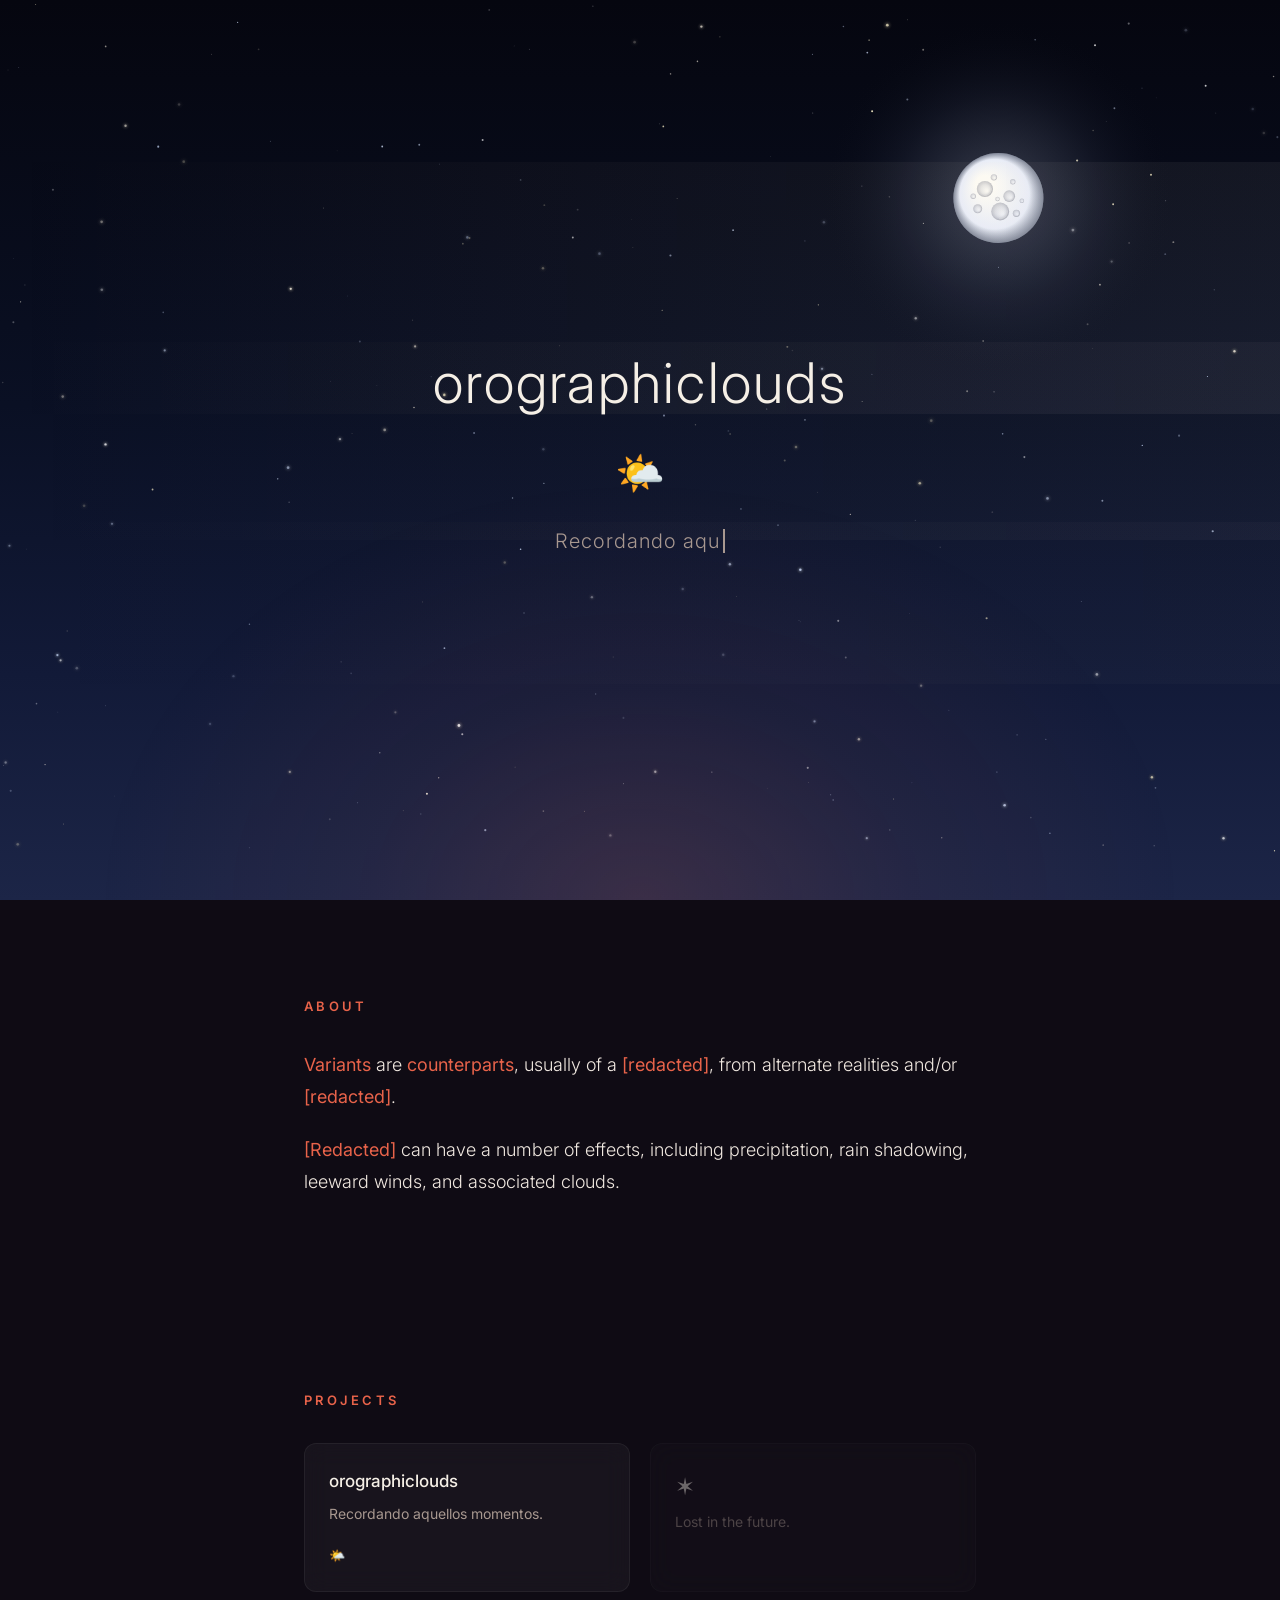
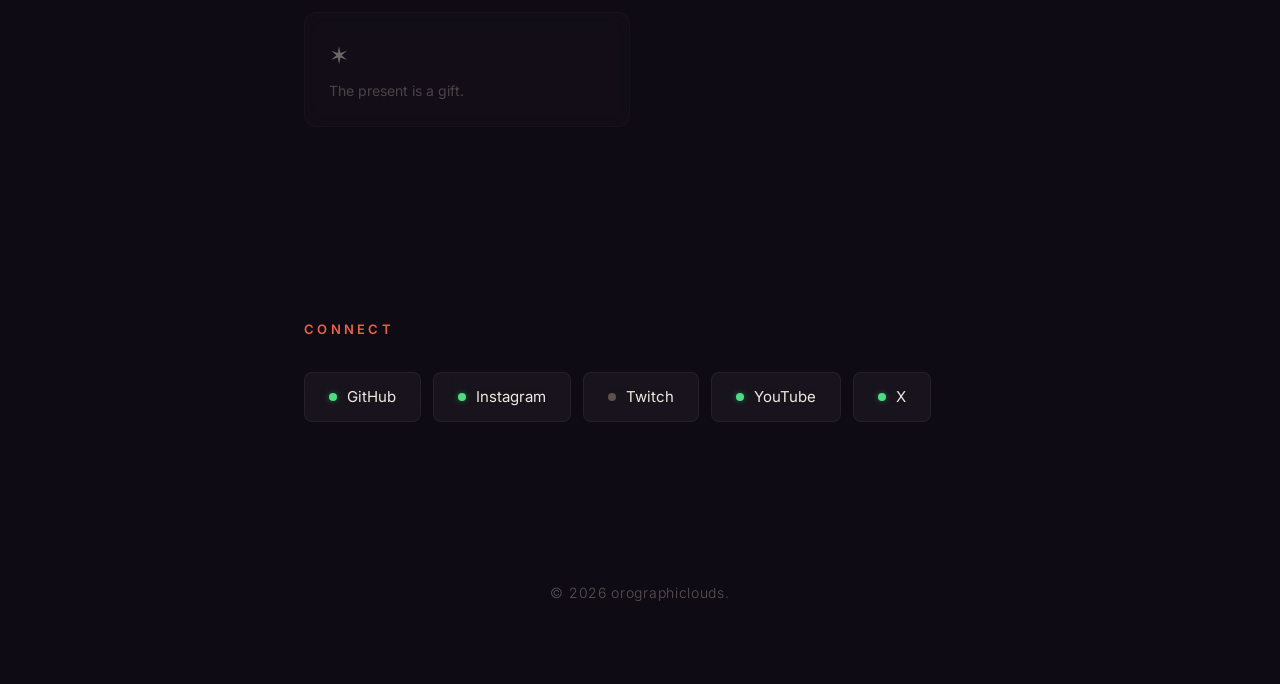
==== index.html @ c99b7070 "Wild Nothing - Midnight Song" ====
<!DOCTYPE html>
<html lang="en">
<head>
  <meta charset="UTF-8">
  <meta name="viewport" content="width=device-width, initial-scale=1.0">
  <title>orographiclouds</title>
  <meta name="description" content="Recordando aquellos momentos.">
  <meta property="og:title" content="🌤️">
  <meta property="og:description" content="Recordando aquellos momentos.">
  <meta property="og:type" content="website">
  <meta property="og:url" content="https://orographiclouds.xyz">
  <meta name="twitter:card" content="summary">
  <meta name="twitter:title" content="orographiclouds">
  <meta name="twitter:description" content="Recordando aquellos momentos.">
  <meta property="og:image" content="https://orographiclouds.xyz/profile.jpg">
  <meta name="twitter:image" content="https://orographiclouds.xyz/profile.jpg">
  <link rel="preconnect" href="https://fonts.googleapis.com">
  <link rel="preconnect" href="https://fonts.gstatic.com" crossorigin>
  <link href="https://fonts.googleapis.com/css2?family=Inter:wght@300;400;500;600;700&display=swap" rel="stylesheet">
  <link rel="stylesheet" href="style.css">
  <link rel="icon" href="data:image/svg+xml,<svg xmlns='http://www.w3.org/2000/svg' viewBox='0 0 100 100'><text y='.9em' font-size='90'>🌤️</text></svg>">
</head>
<body>

  <a href="#main-content" class="skip-link">Skip to content</a>

  <canvas id="bg-canvas"></canvas>

  <div id="fog-layer">
    <div class="fog fog-1"></div>
    <div class="fog fog-2"></div>
    <div class="fog fog-3"></div>
  </div>

  <div id="glow-overlay"></div>

  <div class="content-wrapper">
    <main id="main-content">

      <section id="hero">
        <h1>orographiclouds</h1>
        <span class="hero-emoji" aria-hidden="true">🌤️</span>
        <div id="tagline-wrapper" aria-label="Recordando aquellos momentos."></div>
      </section>

      <section id="about">
        <h2>about</h2>
        <div class="about-content">
          <p>
            <span class="highlight">Variants</span> are <span class="highlight">counterparts</span>, usually of a <span class="highlight">[redacted]</span>, from alternate realities and/or <span class="highlight">[redacted]</span>.
          </p>
          <p>
            <span class="highlight">[Redacted]</span> can have a number of effects, including precipitation, rain shadowing, leeward winds, and associated clouds.
          </p>
        </div>
      </section>

      <section id="projects">
        <h2>projects</h2>
        <div class="projects-grid">

          <a href="https://orographiclouds.xyz/"
             class="project-card clickable"
             target="_blank" rel="noopener">
            <h3>orographiclouds</h3>
            <p>Recordando aquellos momentos.</p>
            <div class="card-footer">
              <span class="repo-link">🌤️</span>
            </div>
          </a>

          <div class="project-card placeholder" aria-hidden="true">
            <h3>&#10038;</h3>
            <p>Lost in the future.</p>
          </div>

          <div class="project-card placeholder" aria-hidden="true">
            <h3>&#10038;</h3>
            <p>The present is a gift.</p>
          </div>

        </div>
      </section>

      <section id="connect">
        <h2>connect</h2>
        <div class="social-grid">

          <a href="https://github.com/orographiclouds"
             class="social-link"
             data-platform="github"
             aria-label="GitHub profile"
             target="_blank" rel="noopener">
            <span class="status-dot"></span>
            <span>GitHub</span>
          </a>

          <a href="https://instagram.com/orographiclouds"
             class="social-link"
             data-platform="instagram"
             aria-label="Instagram profile"
             target="_blank" rel="noopener">
            <span class="status-dot"></span>
            <span>Instagram</span>
          </a>

          <a href="https://twitch.tv/orographiclouds"
             class="social-link"
             data-platform="twitch"
             aria-label="Twitch channel"
             target="_blank" rel="noopener">
            <span class="status-dot"></span>
            <span>Twitch</span>
          </a>

          <a href="https://youtube.com/@orographiclouds"
             class="social-link"
             data-platform="youtube"
             aria-label="YouTube channel"
             target="_blank" rel="noopener">
            <span class="status-dot"></span>
            <span>YouTube</span>
          </a>

          <a href="https://x.com/orographiclouds"
             class="social-link"
             data-platform="twitter"
             aria-label="X profile"
             target="_blank" rel="noopener">
            <span class="status-dot"></span>
            <span>X</span>
          </a>

        </div>
      </section>

      <!--
      <section id="support">
        <h2>support</h2>
        <a href="https://patreon.com/orographiclouds"
           class="support-link"
           target="_blank" rel="noopener">
          Patreon &rarr;
        </a>
      </section>
      -->

    </main>

    <footer>
      <p>© 2026 orographiclouds.</p>
    </footer>
  </div>

  <script src="script.js"></script>
</body>
</html>
---- style.css ----
:root {
  --color-deep-space: #0f0b14;
  --color-mountain-dark: #1c1624;
  --color-mountain-mid: #2a1e30;
  --color-mountain-light: #3d2a3d;
  --color-sky-mid: #2d1f33;
  --color-horizon-glow: #c45a4a;
  --color-sunlit-mist: #e8c9a6;
  --color-cloud-white: #f5efe6;
  --color-warm-ember: #e8634a;
  --color-soft-lavender: #8f6b8c;
  --color-text: #f0e8e0;
  --color-text-muted: #a89890;
  --font-primary: 'Inter', -apple-system, BlinkMacSystemFont, 'Segoe UI', sans-serif;
}

*, *::before, *::after {
  margin: 0;
  padding: 0;
  box-sizing: border-box;
}

html {
  scroll-behavior: smooth;
  scrollbar-color: rgba(255, 255, 255, 0.08) var(--color-deep-space);
  scrollbar-width: thin;
}

body {
  font-family: var(--font-primary);
  background-color: var(--color-deep-space);
  color: var(--color-text);
  line-height: 1.6;
  -webkit-font-smoothing: antialiased;
  -moz-osx-font-smoothing: grayscale;
}

/* ─── Skip link ─── */

.skip-link {
  position: fixed;
  top: -100%;
  left: 16px;
  z-index: 100;
  padding: 8px 16px;
  background: var(--color-warm-ember);
  color: var(--color-cloud-white);
  font-size: 0.875rem;
  font-weight: 500;
  text-decoration: none;
  border-radius: 0 0 6px 6px;
  transition: top 0.2s ease;
}

.skip-link:focus {
  top: 0;
}

/* ─── Canvas background ─── */

#bg-canvas {
  position: fixed;
  top: 0;
  left: 0;
  width: 100vw;
  height: 100vh;
  z-index: 0;
  pointer-events: none;
}

/* ─── Fog layers ─── */

#fog-layer {
  position: fixed;
  top: 0;
  left: 0;
  width: 100%;
  height: 100%;
  z-index: 1;
  pointer-events: none;
  overflow: hidden;
}

.fog {
  position: absolute;
  width: 200%;
  height: 30%;
  background: linear-gradient(
    90deg,
    transparent 0%,
    rgba(232, 201, 166, 0.03) 20%,
    rgba(245, 239, 230, 0.06) 50%,
    rgba(232, 201, 166, 0.03) 80%,
    transparent 100%
  );
}

.fog-1 {
  top: 18%;
  height: 28%;
  animation: fogDrift 65s cubic-bezier(0.25, 0.1, 0.25, 1) infinite;
}

.fog-2 {
  top: 38%;
  height: 22%;
  opacity: 0.6;
  animation: fogDrift 50s cubic-bezier(0.25, 0.1, 0.25, 1) infinite reverse;
}

.fog-3 {
  top: 58%;
  height: 18%;
  opacity: 0.4;
  animation: fogDrift 75s cubic-bezier(0.25, 0.1, 0.25, 1) infinite;
}

@keyframes fogDrift {
  from { transform: translateX(-50%); }
  to   { transform: translateX(0%); }
}

/* ─── Glow overlay ─── */

#glow-overlay {
  position: fixed;
  bottom: 0;
  left: 0;
  width: 100%;
  height: 55vh;
  background: radial-gradient(
    ellipse at 50% 100%,
    rgba(196, 90, 74, 0.18) 0%,
    rgba(196, 90, 74, 0.06) 30%,
    transparent 60%
  );
  z-index: 1;
  pointer-events: none;
  animation: glowPulse 8s ease-in-out infinite alternate;
}

@keyframes glowPulse {
  0%   { opacity: 0.5; }
  100% { opacity: 1; }
}

/* ─── Content ─── */

.content-wrapper {
  position: relative;
  z-index: 2;
  min-height: 100vh;
  overflow-x: hidden;
}

main {
  max-width: 720px;
  margin: 0 auto;
  padding: 0 24px;
}

/* ─── Sections ─── */

section {
  padding: 96px 0;
  opacity: 0;
  transform: translateY(30px);
  transition: opacity 0.8s cubic-bezier(0.25, 0.46, 0.45, 0.94),
              transform 0.8s cubic-bezier(0.25, 0.46, 0.45, 0.94);
}

section.visible {
  opacity: 1;
  transform: translateY(0);
}

h2 {
  font-size: 0.8125rem;
  font-weight: 600;
  text-transform: uppercase;
  letter-spacing: 0.25em;
  color: var(--color-warm-ember);
  margin-bottom: 32px;
}

/* ─── Hero ─── */

#hero {
  min-height: 100vh;
  display: flex;
  flex-direction: column;
  justify-content: center;
  align-items: center;
  text-align: center;
  opacity: 1 !important;
  transform: none !important;
  padding: 120px 0;
}

#hero h1 {
  font-size: clamp(2rem, 5vw, 3.5rem);
  font-weight: 300;
  letter-spacing: 0.04em;
  margin-bottom: 12px;
  color: var(--color-cloud-white);
}

#hero .hero-emoji {
  font-size: 2.5rem;
  margin-bottom: 20px;
  display: block;
}

#tagline-wrapper {
  font-size: clamp(1rem, 2vw, 1.25rem);
  color: var(--color-text-muted);
  font-weight: 300;
  min-height: 1.8em;
  letter-spacing: 0.05em;
}

#tagline-wrapper .cursor {
  display: inline-block;
  width: 2px;
  height: 1.2em;
  background: var(--color-text-muted);
  margin-left: 3px;
  vertical-align: text-bottom;
  animation: blink 1s step-end infinite;
}

.typewriter-done .cursor {
  animation: blink 1s step-end infinite;
}

@keyframes blink {
  0%, 100% { opacity: 1; }
  50% { opacity: 0; }
}

/* ─── About ─── */

#about .about-content {
  font-size: 1.125rem;
  line-height: 1.8;
  font-weight: 300;
}

#about .about-content p + p {
  margin-top: 20px;
}

#about .about-content .highlight {
  color: var(--color-warm-ember);
  font-weight: 400;
}

/* ─── Projects ─── */

.projects-grid {
  display: grid;
  grid-template-columns: repeat(auto-fill, minmax(280px, 1fr));
  gap: 20px;
}

.project-card {
  display: block;
  background: rgba(255, 255, 255, 0.04);
  backdrop-filter: blur(12px);
  -webkit-backdrop-filter: blur(12px);
  border: 1px solid rgba(255, 255, 255, 0.06);
  border-radius: 12px;
  padding: 24px;
  text-decoration: none;
  color: inherit;
  transition: transform 0.3s ease,
              box-shadow 0.3s ease,
              border-color 0.3s ease,
              background 0.3s ease;
}

.project-card.clickable {
  cursor: pointer;
}

.project-card.clickable:hover {
  transform: translateY(-4px);
  box-shadow: 0 8px 32px rgba(196, 90, 74, 0.15);
  border-color: rgba(196, 90, 74, 0.2);
  background: rgba(255, 255, 255, 0.06);
}

.project-card.clickable:focus-visible {
  outline: 2px solid var(--color-warm-ember);
  outline-offset: 2px;
}

.project-card h3 {
  font-size: 1.0625rem;
  font-weight: 500;
  margin-bottom: 8px;
  color: var(--color-cloud-white);
}

.project-card p {
  font-size: 0.875rem;
  color: var(--color-text-muted);
  line-height: 1.6;
}

.project-card .card-footer {
  margin-top: 16px;
}

.project-card .repo-link {
  font-size: 0.8125rem;
  color: var(--color-warm-ember);
  font-weight: 500;
}

.project-card.placeholder {
  opacity: 0.4;
  cursor: default;
}

.project-card.placeholder:hover {
  transform: none;
  box-shadow: none;
  border-color: rgba(255, 255, 255, 0.06);
}

.project-card.placeholder h3 {
  font-size: 1.5rem;
  margin-bottom: 4px;
}

/* ─── Connect ─── */

.social-grid {
  display: flex;
  flex-wrap: wrap;
  gap: 12px;
}

.social-link {
  display: inline-flex;
  align-items: center;
  gap: 10px;
  padding: 12px 24px;
  background: rgba(255, 255, 255, 0.04);
  backdrop-filter: blur(12px);
  -webkit-backdrop-filter: blur(12px);
  border: 1px solid rgba(255, 255, 255, 0.06);
  border-radius: 8px;
  color: var(--color-text);
  text-decoration: none;
  font-size: 0.9375rem;
  font-weight: 400;
  transition: background 0.3s ease,
              border-color 0.3s ease,
              transform 0.3s ease,
              color 0.3s ease;
}

.social-link:hover {
  background: rgba(255, 255, 255, 0.08);
  border-color: rgba(196, 90, 74, 0.3);
  transform: translateY(-2px);
  color: var(--color-cloud-white);
}

.social-link:focus-visible {
  outline: 2px solid var(--color-warm-ember);
  outline-offset: 2px;
}

.status-dot {
  width: 8px;
  height: 8px;
  border-radius: 50%;
  background: var(--color-text-muted);
  flex-shrink: 0;
  transition: background 0.3s ease, box-shadow 0.3s ease;
}

.status-dot.online {
  background: #4ade80;
  box-shadow: 0 0 6px rgba(74, 222, 128, 0.4);
}

.status-dot.offline {
  background: #5c524a;
}

.status-dot.checking {
  background: var(--color-soft-lavender);
  animation: dotPulse 1.2s ease-in-out infinite;
}

@keyframes dotPulse {
  0%, 100% { opacity: 0.3; }
  50% { opacity: 1; }
}

/* ─── Support ─── */

#support .support-link {
  display: inline-flex;
  align-items: center;
  gap: 8px;
  padding: 14px 32px;
  background: rgba(232, 99, 74, 0.1);
  border: 1px solid rgba(232, 99, 74, 0.2);
  border-radius: 8px;
  color: var(--color-warm-ember);
  text-decoration: none;
  font-size: 1rem;
  font-weight: 500;
  transition: background 0.3s ease,
              border-color 0.3s ease,
              transform 0.3s ease;
}

#support .support-link:hover {
  background: rgba(232, 99, 74, 0.2);
  border-color: rgba(232, 99, 74, 0.4);
  transform: translateY(-2px);
}

#support .support-link:focus-visible {
  outline: 2px solid var(--color-warm-ember);
  outline-offset: 2px;
}

/* ─── Footer ─── */

footer {
  text-align: center;
  padding: 64px 24px 80px;
  color: var(--color-text-muted);
  font-size: 0.875rem;
  font-weight: 300;
  letter-spacing: 0.05em;
  opacity: 0.5;
}

/* ─── Reduced motion ─── */

@media (prefers-reduced-motion: reduce) {
  *, *::before, *::after {
    animation-duration: 0.01ms !important;
    animation-iteration-count: 1 !important;
    transition-duration: 0.01ms !important;
  }

  html {
    scroll-behavior: auto;
  }
}

/* ─── Scrollbar ─── */

::-webkit-scrollbar {
  width: 6px;
}

::-webkit-scrollbar-track {
  background: var(--color-deep-space);
}

::-webkit-scrollbar-thumb {
  background: rgba(255, 255, 255, 0.08);
  border-radius: 3px;
}

::-webkit-scrollbar-thumb:hover {
  background: rgba(255, 255, 255, 0.12);
}

/* ─── Responsive ─── */

@media (max-width: 600px) {
  section {
    padding: 64px 0;
  }

  #hero {
    min-height: 85vh;
    padding: 80px 0;
  }

  .projects-grid {
    grid-template-columns: 1fr;
  }

  .social-grid {
    flex-direction: column;
  }

  .social-link {
    width: 100%;
    justify-content: center;
  }
}

@media (min-width: 601px) and (max-width: 1024px) {
  section {
    padding: 80px 0;
  }

  #hero h1 {
    font-size: clamp(2rem, 6vw, 3rem);
  }
}
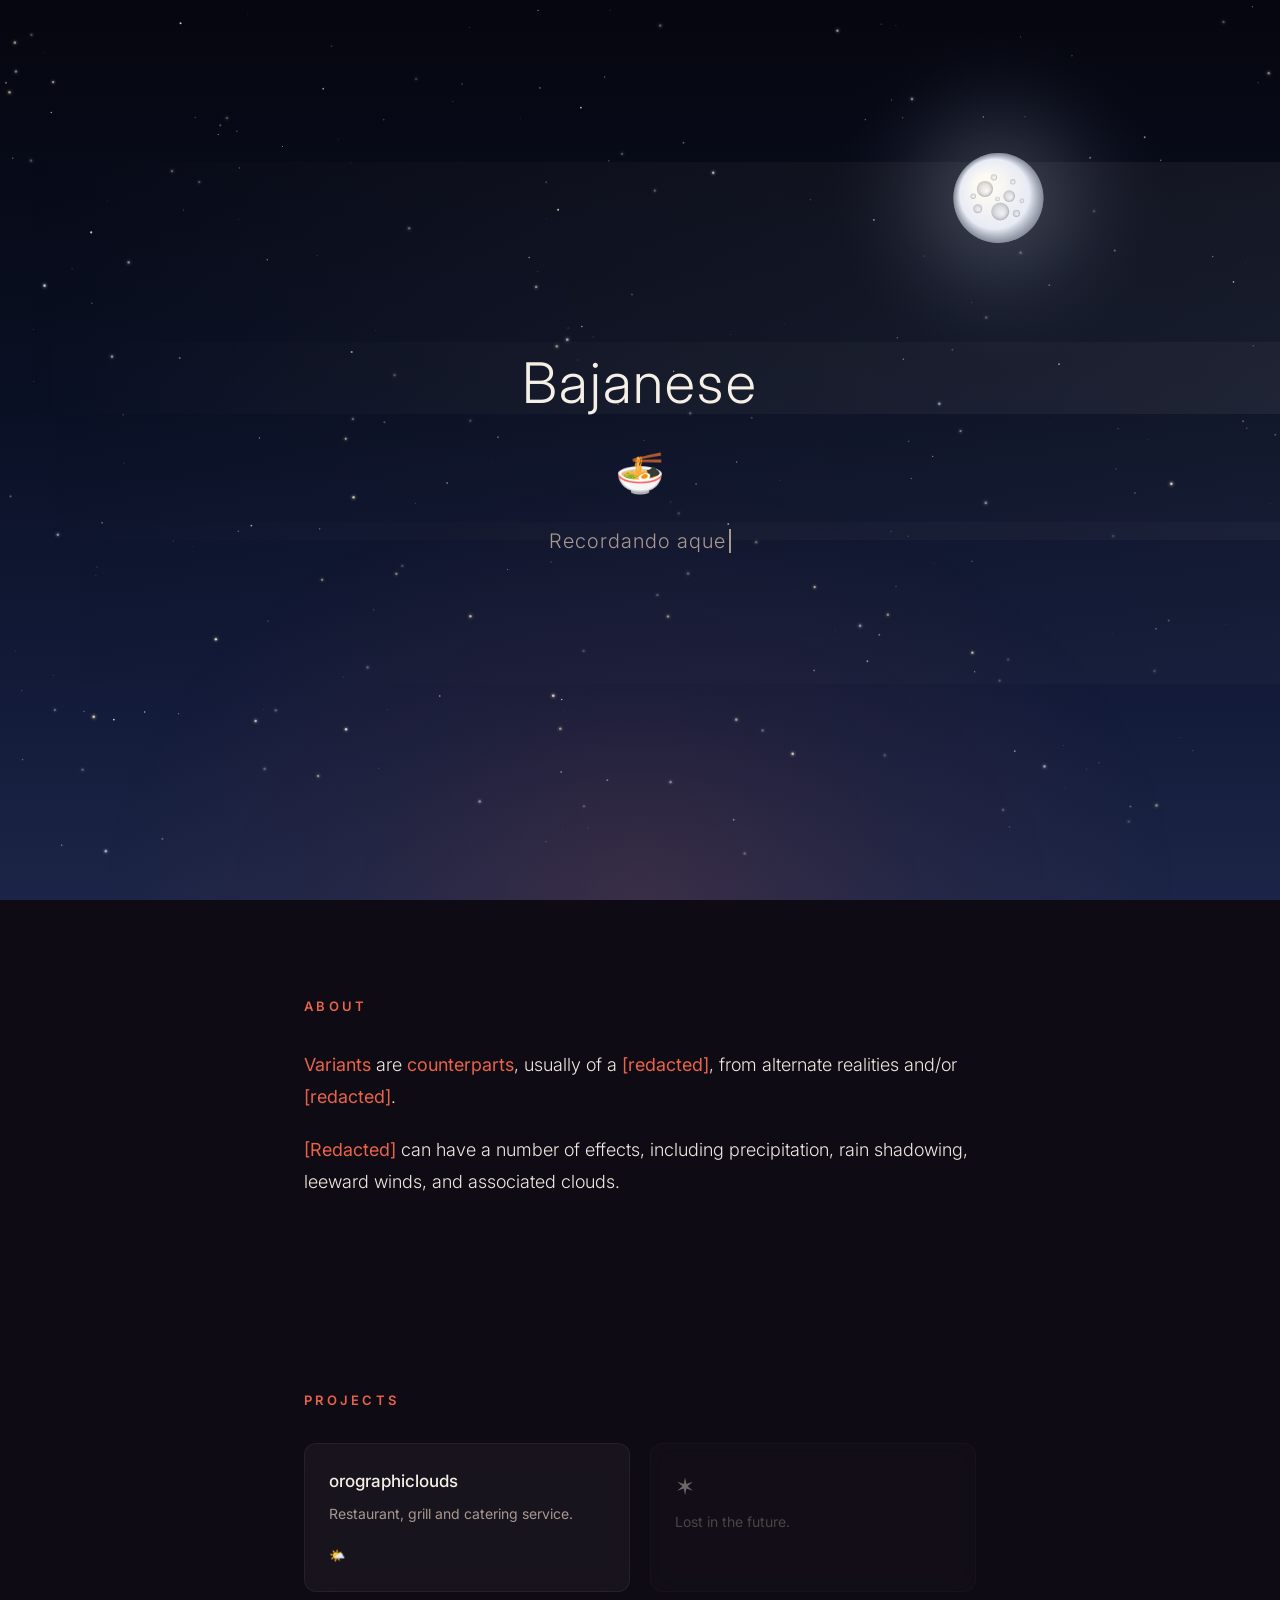
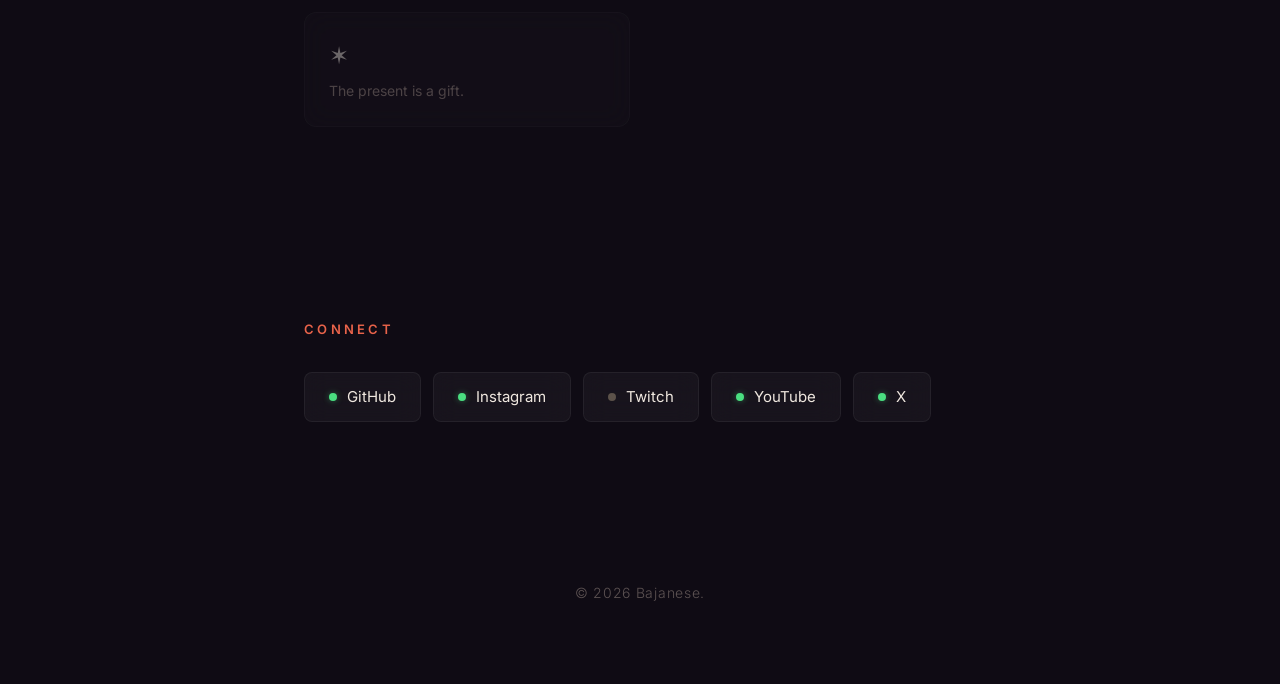
==== commit cbf52c41: "Toro y Moi - Mirage" ====
--- a/index.html
+++ b/index.html
@@ -3,17 +3,17 @@
 <head>
   <meta charset="UTF-8">
   <meta name="viewport" content="width=device-width, initial-scale=1.0">
-  <title>orographiclouds</title>
-  <meta name="description" content="Recordando aquellos momentos.">
-  <meta property="og:title" content="🌤️">
-  <meta property="og:description" content="Recordando aquellos momentos.">
+  <title>Bajanese</title>
+  <meta name="description" content="Restaurant, grill and catering service.">
+  <meta property="og:title" content="🍜">
+  <meta property="og:description" content="Restaurant, grill and catering service.">
   <meta property="og:type" content="website">
-  <meta property="og:url" content="https://orographiclouds.xyz">
+  <meta property="og:url" content="https://bajanese.com">
   <meta name="twitter:card" content="summary">
-  <meta name="twitter:title" content="orographiclouds">
-  <meta name="twitter:description" content="Recordando aquellos momentos.">
-  <meta property="og:image" content="https://orographiclouds.xyz/profile.jpg">
-  <meta name="twitter:image" content="https://orographiclouds.xyz/profile.jpg">
+  <meta name="twitter:title" content="Bajanese">
+  <meta name="twitter:description" content="Restaurant, grill and catering service.">
+  <meta property="og:image" content="https://bajanese.com/profile.jpg">
+  <meta name="twitter:image" content="https://bajanese.com/profile.jpg">
   <link rel="preconnect" href="https://fonts.googleapis.com">
   <link rel="preconnect" href="https://fonts.gstatic.com" crossorigin>
   <link href="https://fonts.googleapis.com/css2?family=Inter:wght@300;400;500;600;700&display=swap" rel="stylesheet">
@@ -38,9 +38,9 @@
     <main id="main-content">
 
       <section id="hero">
-        <h1>orographiclouds</h1>
-        <span class="hero-emoji" aria-hidden="true">🌤️</span>
-        <div id="tagline-wrapper" aria-label="Recordando aquellos momentos."></div>
+        <h1>Bajanese</h1>
+        <span class="hero-emoji" aria-hidden="true">🍜</span>
+        <div id="tagline-wrapper" aria-label="Restaurant, grill and catering service."></div>
       </section>
 
       <section id="about">
@@ -59,11 +59,11 @@
         <h2>projects</h2>
         <div class="projects-grid">
 
-          <a href="https://orographiclouds.xyz/"
+          <a href="https://bajanese.com/"
              class="project-card clickable"
              target="_blank" rel="noopener">
             <h3>orographiclouds</h3>
-            <p>Recordando aquellos momentos.</p>
+            <p>Restaurant, grill and catering service.</p>
             <div class="card-footer">
               <span class="repo-link">🌤️</span>
             </div>
@@ -86,7 +86,7 @@
         <h2>connect</h2>
         <div class="social-grid">
 
-          <a href="https://github.com/orographiclouds"
+          <a href="https://github.com/bajanese"
              class="social-link"
              data-platform="github"
              aria-label="GitHub profile"
@@ -95,7 +95,7 @@
             <span>GitHub</span>
           </a>
 
-          <a href="https://instagram.com/orographiclouds"
+          <a href="https://instagram.com/bajanese"
              class="social-link"
              data-platform="instagram"
              aria-label="Instagram profile"
@@ -104,7 +104,7 @@
             <span>Instagram</span>
           </a>
 
-          <a href="https://twitch.tv/orographiclouds"
+          <a href="https://twitch.tv/bajanese"
              class="social-link"
              data-platform="twitch"
              aria-label="Twitch channel"
@@ -113,7 +113,7 @@
             <span>Twitch</span>
           </a>
 
-          <a href="https://youtube.com/@orographiclouds"
+          <a href="https://youtube.com/@bajanese"
              class="social-link"
              data-platform="youtube"
              aria-label="YouTube channel"
@@ -122,7 +122,7 @@
             <span>YouTube</span>
           </a>
 
-          <a href="https://x.com/orographiclouds"
+          <a href="https://x.com/bajanese"
              class="social-link"
              data-platform="twitter"
              aria-label="X profile"
@@ -137,7 +137,7 @@
       <!--
       <section id="support">
         <h2>support</h2>
-        <a href="https://patreon.com/orographiclouds"
+        <a href="https://patreon.com/bajanese"
            class="support-link"
            target="_blank" rel="noopener">
           Patreon &rarr;
@@ -148,7 +148,7 @@
     </main>
 
     <footer>
-      <p>© 2026 orographiclouds.</p>
+      <p>© 2026 Bajanese.</p>
     </footer>
   </div>
 
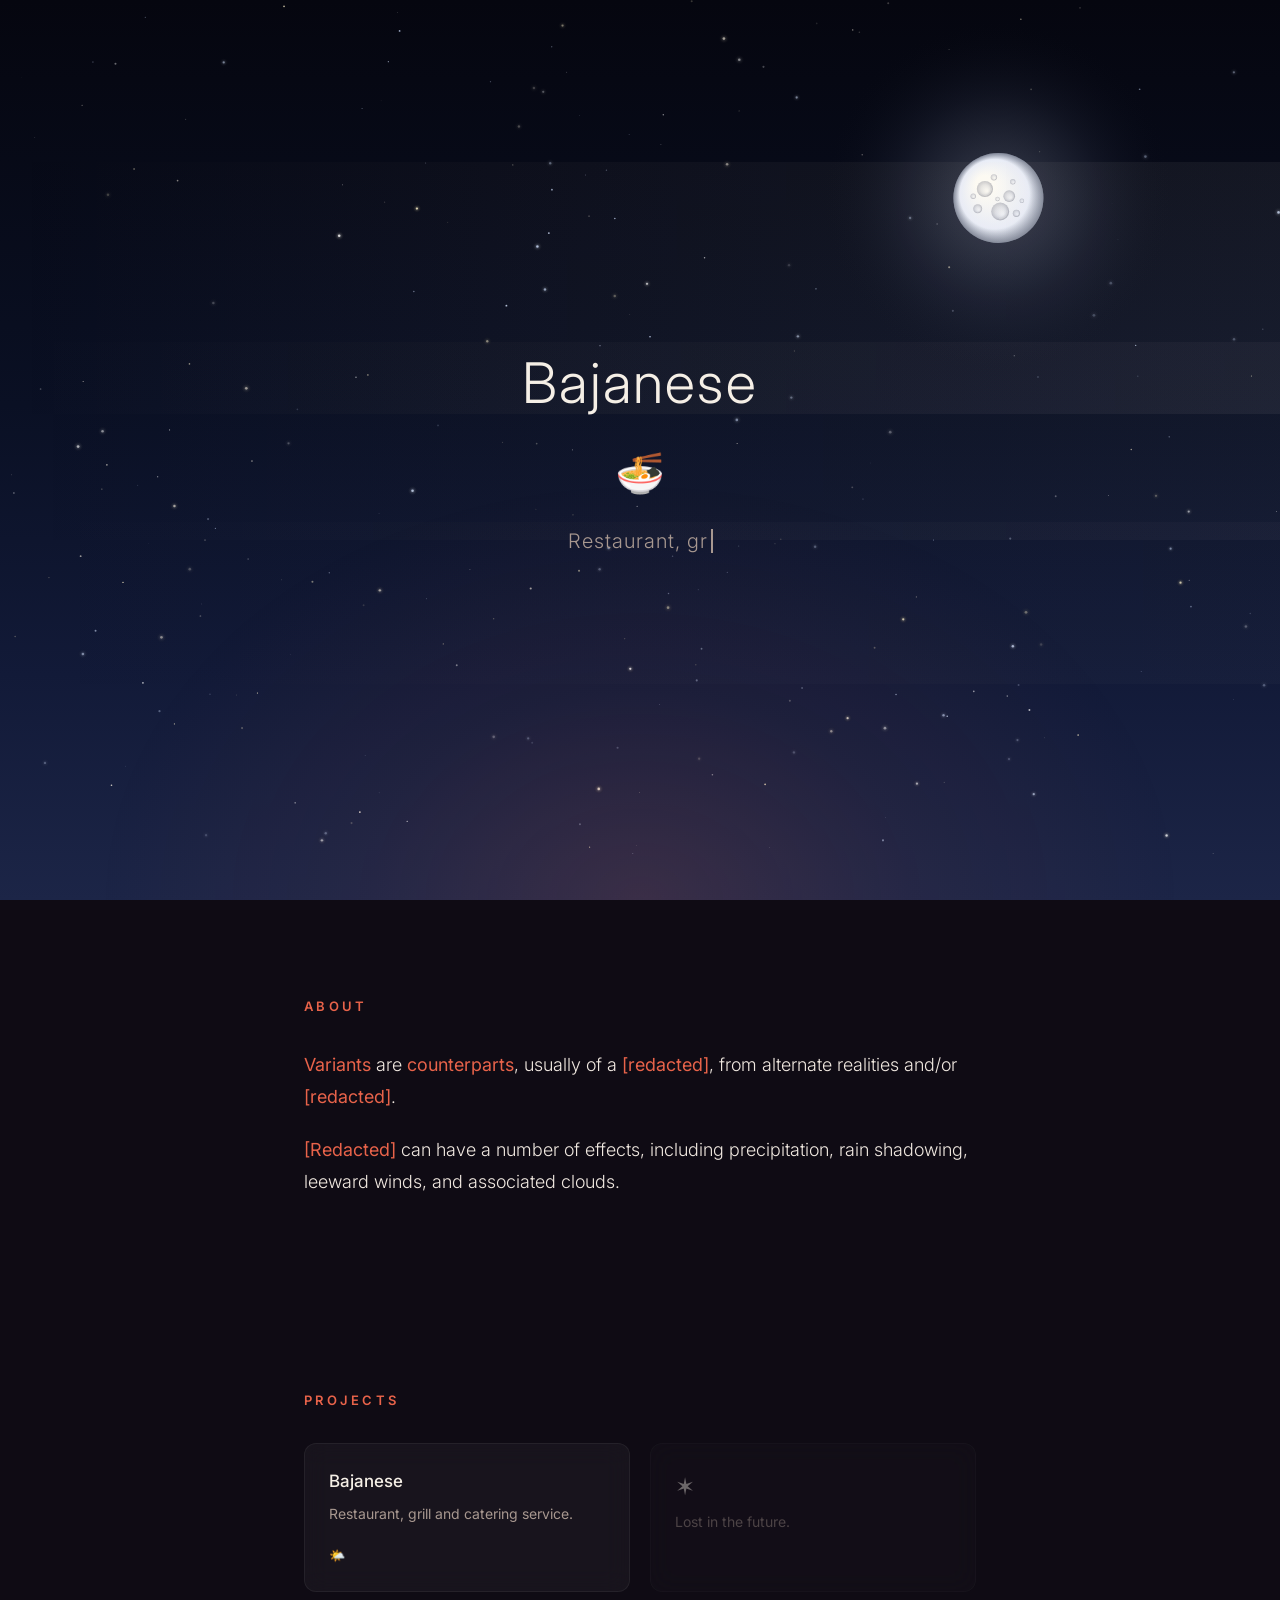
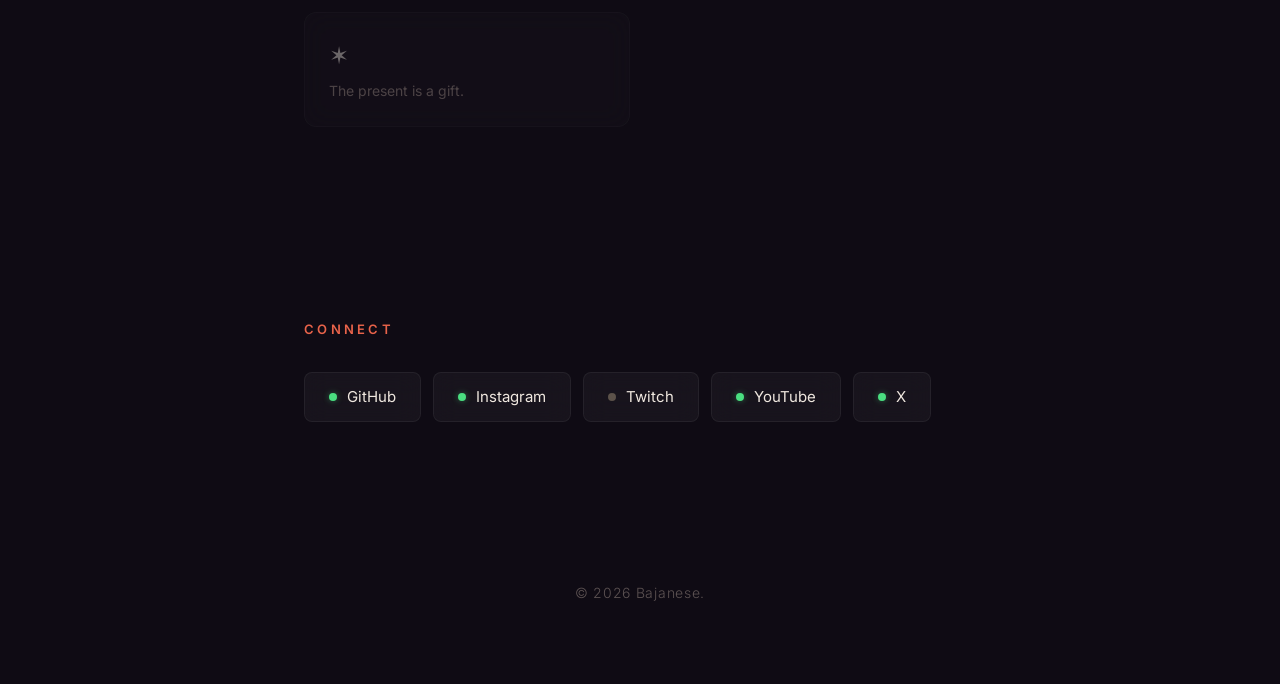
==== commit 2cae9be8: "Stevie Wonder - Master Blaster (Jammin')" ====
--- a/index.html
+++ b/index.html
@@ -62,7 +62,7 @@
           <a href="https://bajanese.com/"
              class="project-card clickable"
              target="_blank" rel="noopener">
-            <h3>orographiclouds</h3>
+            <h3>Bajanese</h3>
             <p>Restaurant, grill and catering service.</p>
             <div class="card-footer">
               <span class="repo-link">🌤️</span>
@@ -86,7 +86,7 @@
         <h2>connect</h2>
         <div class="social-grid">
 
-          <a href="https://github.com/bajanese"
+          <a href="https://github.com/fairytalecorporation"
              class="social-link"
              data-platform="github"
              aria-label="GitHub profile"
@@ -95,7 +95,7 @@
             <span>GitHub</span>
           </a>
 
-          <a href="https://instagram.com/bajanese"
+          <a href="https://instagram.com/bajanese.bb"
              class="social-link"
              data-platform="instagram"
              aria-label="Instagram profile"
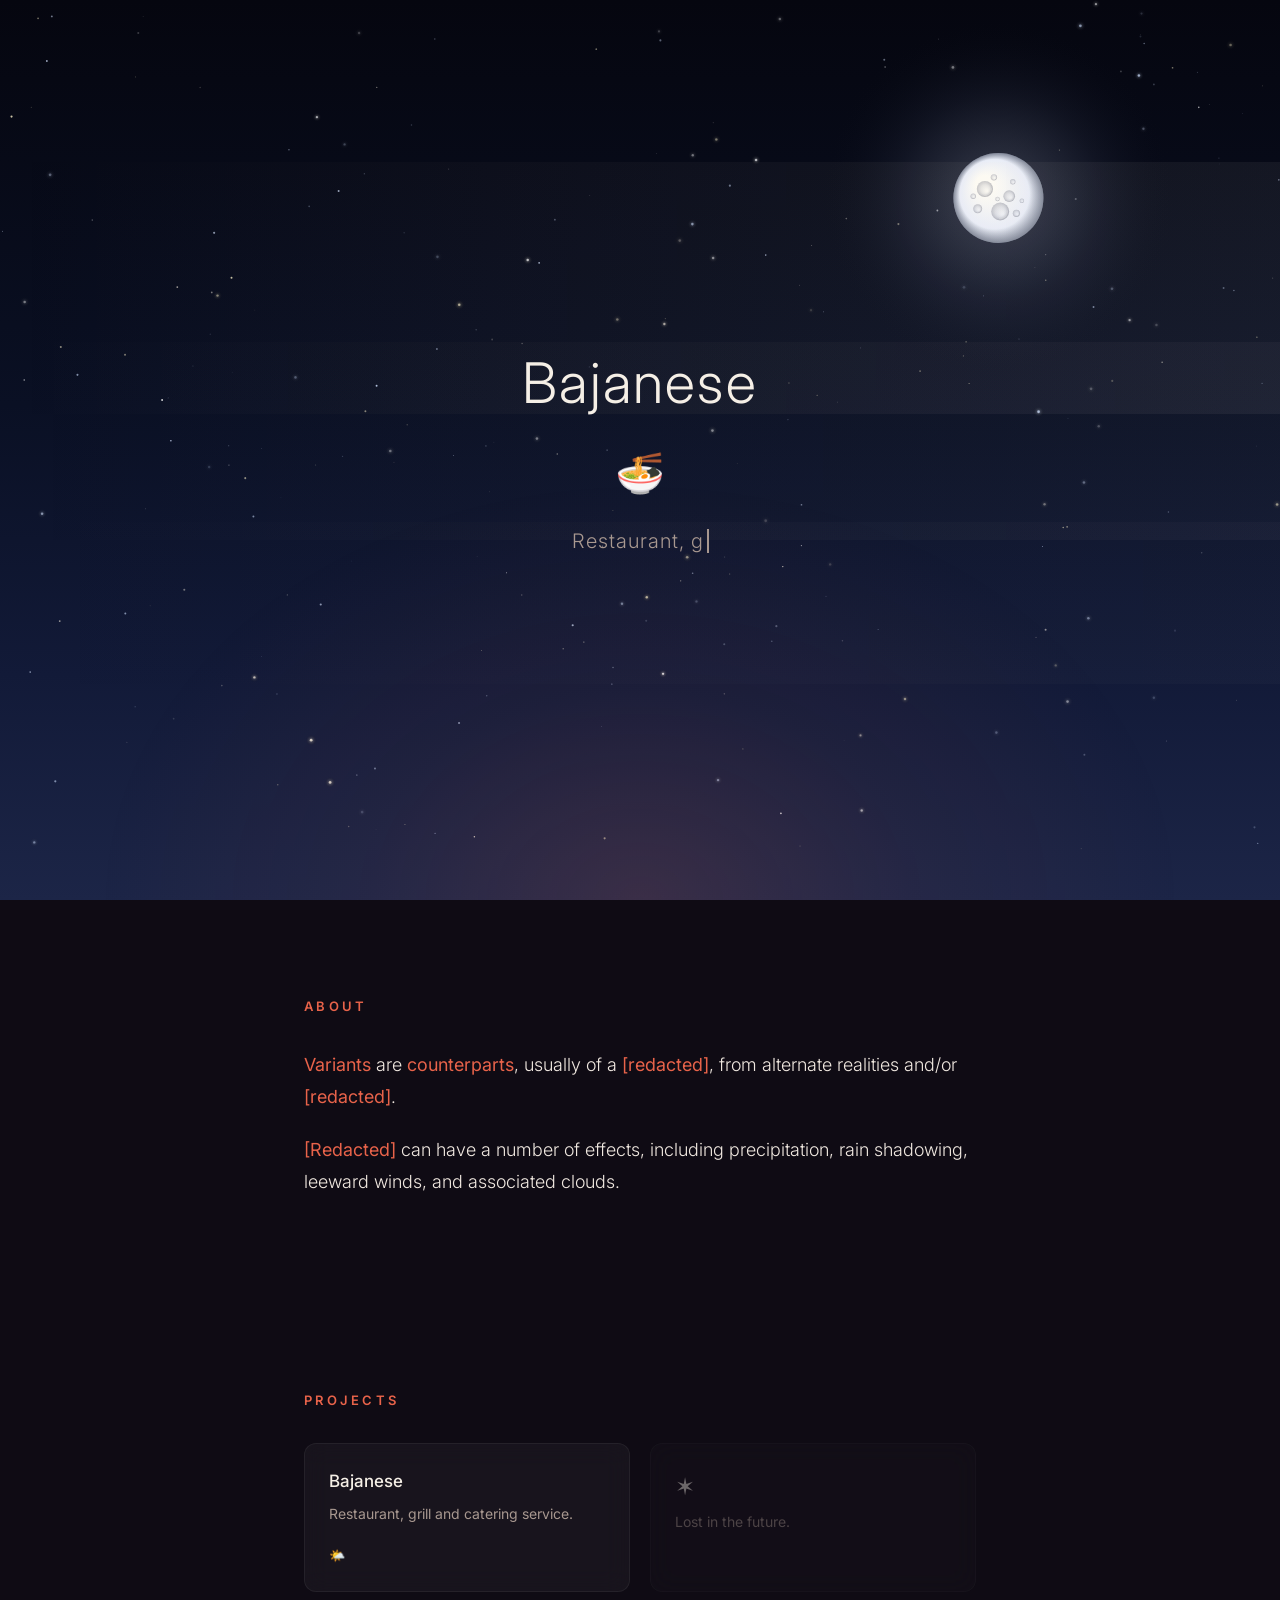
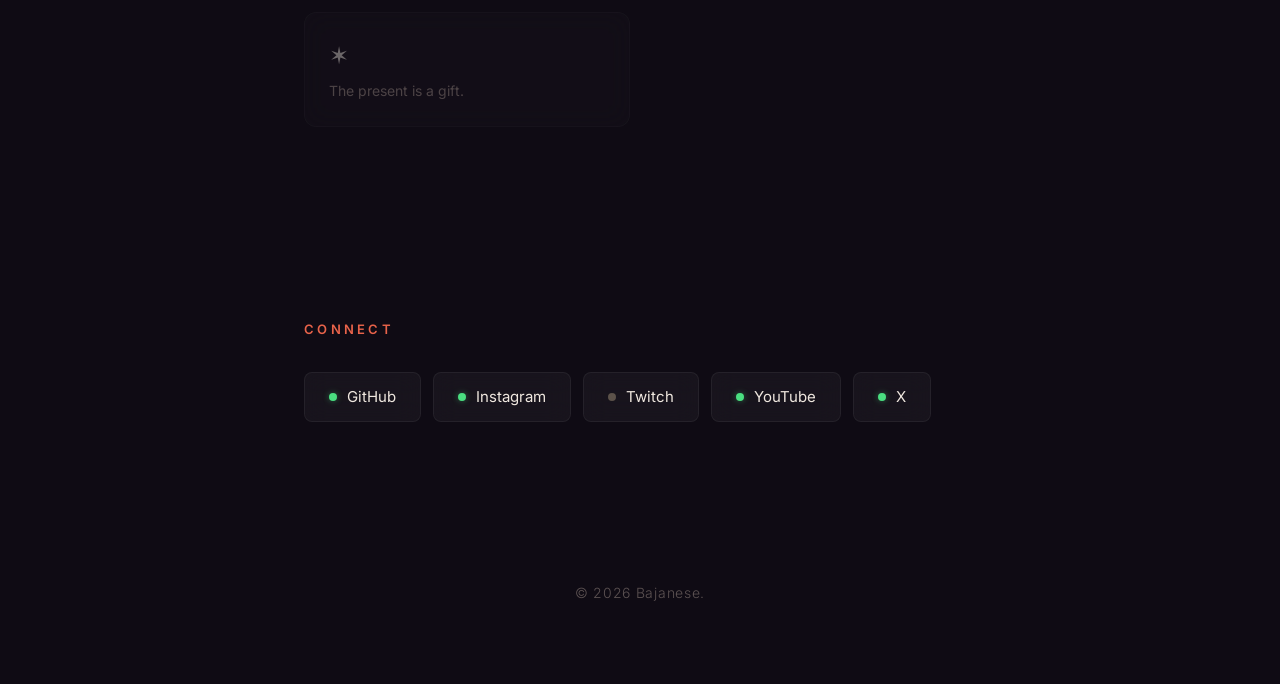
==== commit e4592417: "Hazardous material that's oh so immaculate." ====
--- a/index.html
+++ b/index.html
@@ -12,8 +12,8 @@
   <meta name="twitter:card" content="summary">
   <meta name="twitter:title" content="Bajanese">
   <meta name="twitter:description" content="Restaurant, grill and catering service.">
-  <meta property="og:image" content="https://bajanese.com/profile.jpg">
-  <meta name="twitter:image" content="https://bajanese.com/profile.jpg">
+  <meta property="og:image" content="https://bajanese.com/profile.png">
+  <meta name="twitter:image" content="https://bajanese.com/profile.png">
   <link rel="preconnect" href="https://fonts.googleapis.com">
   <link rel="preconnect" href="https://fonts.gstatic.com" crossorigin>
   <link href="https://fonts.googleapis.com/css2?family=Inter:wght@300;400;500;600;700&display=swap" rel="stylesheet">
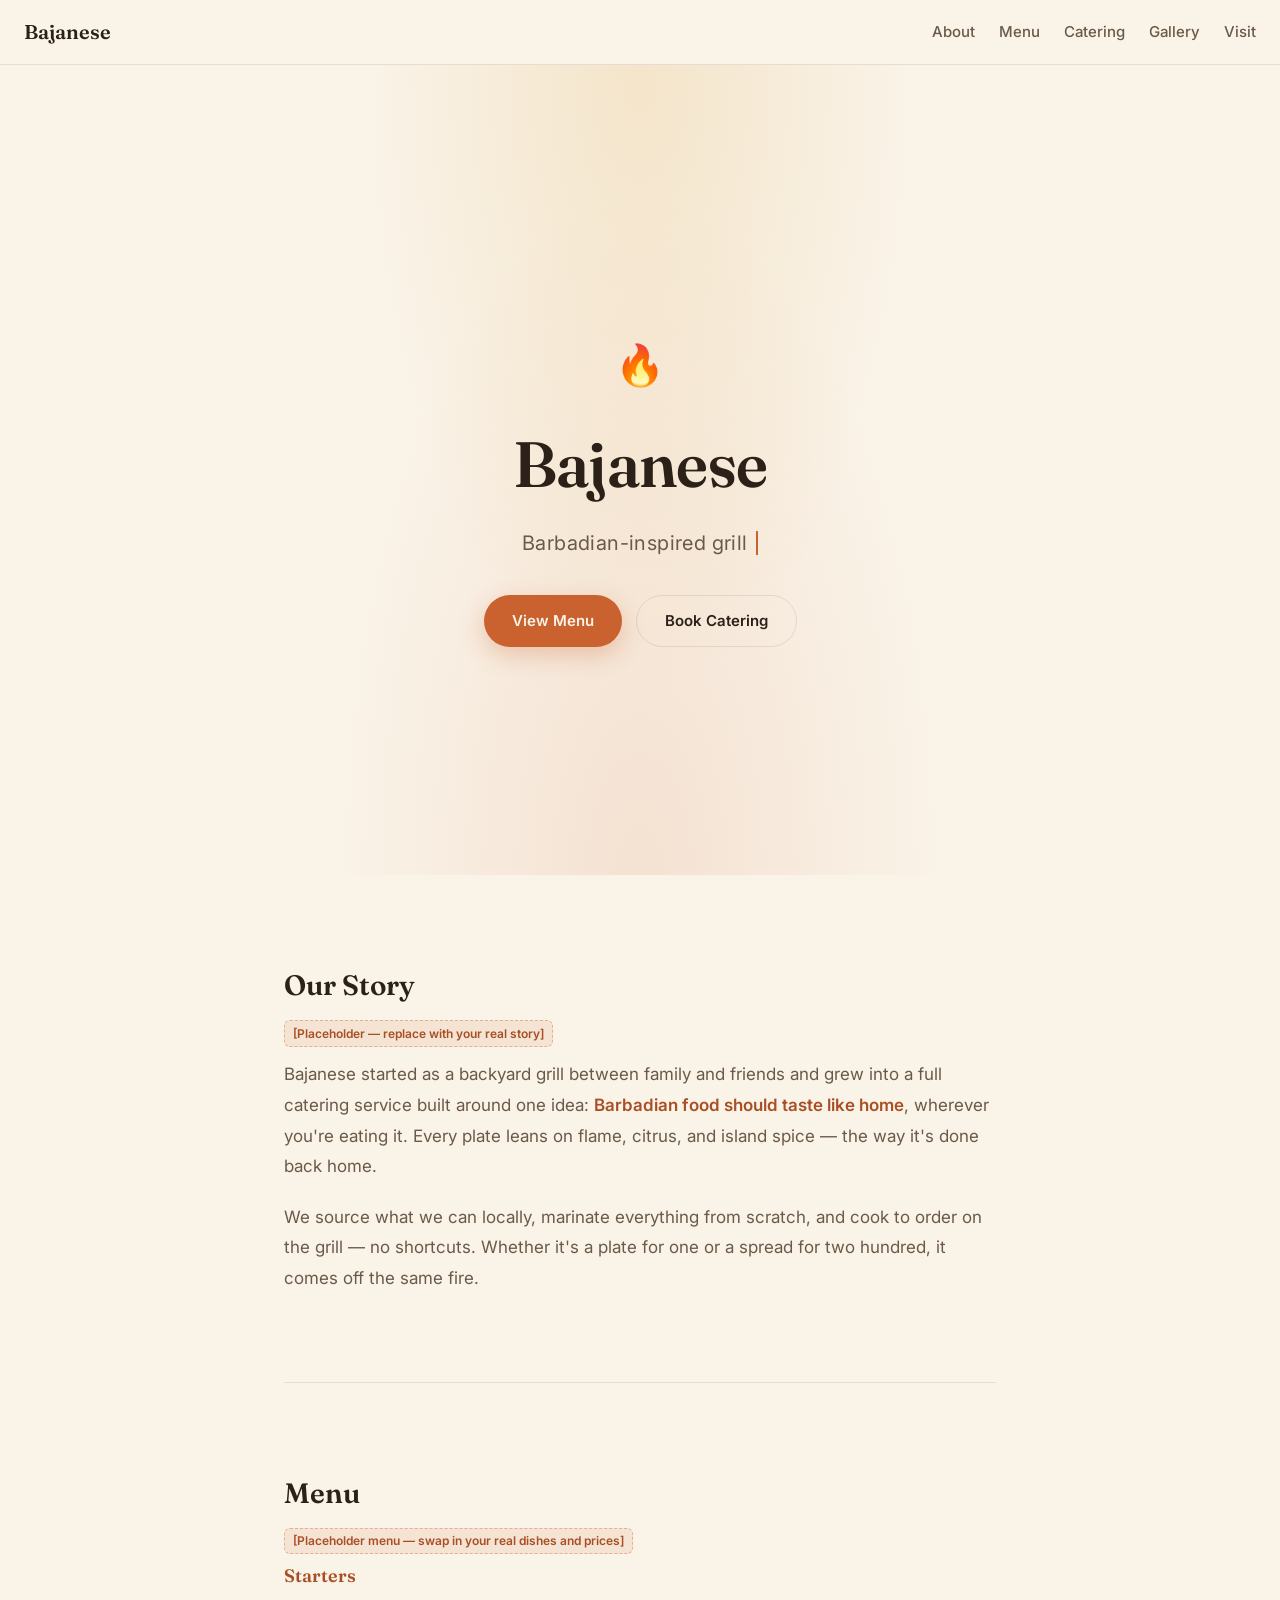
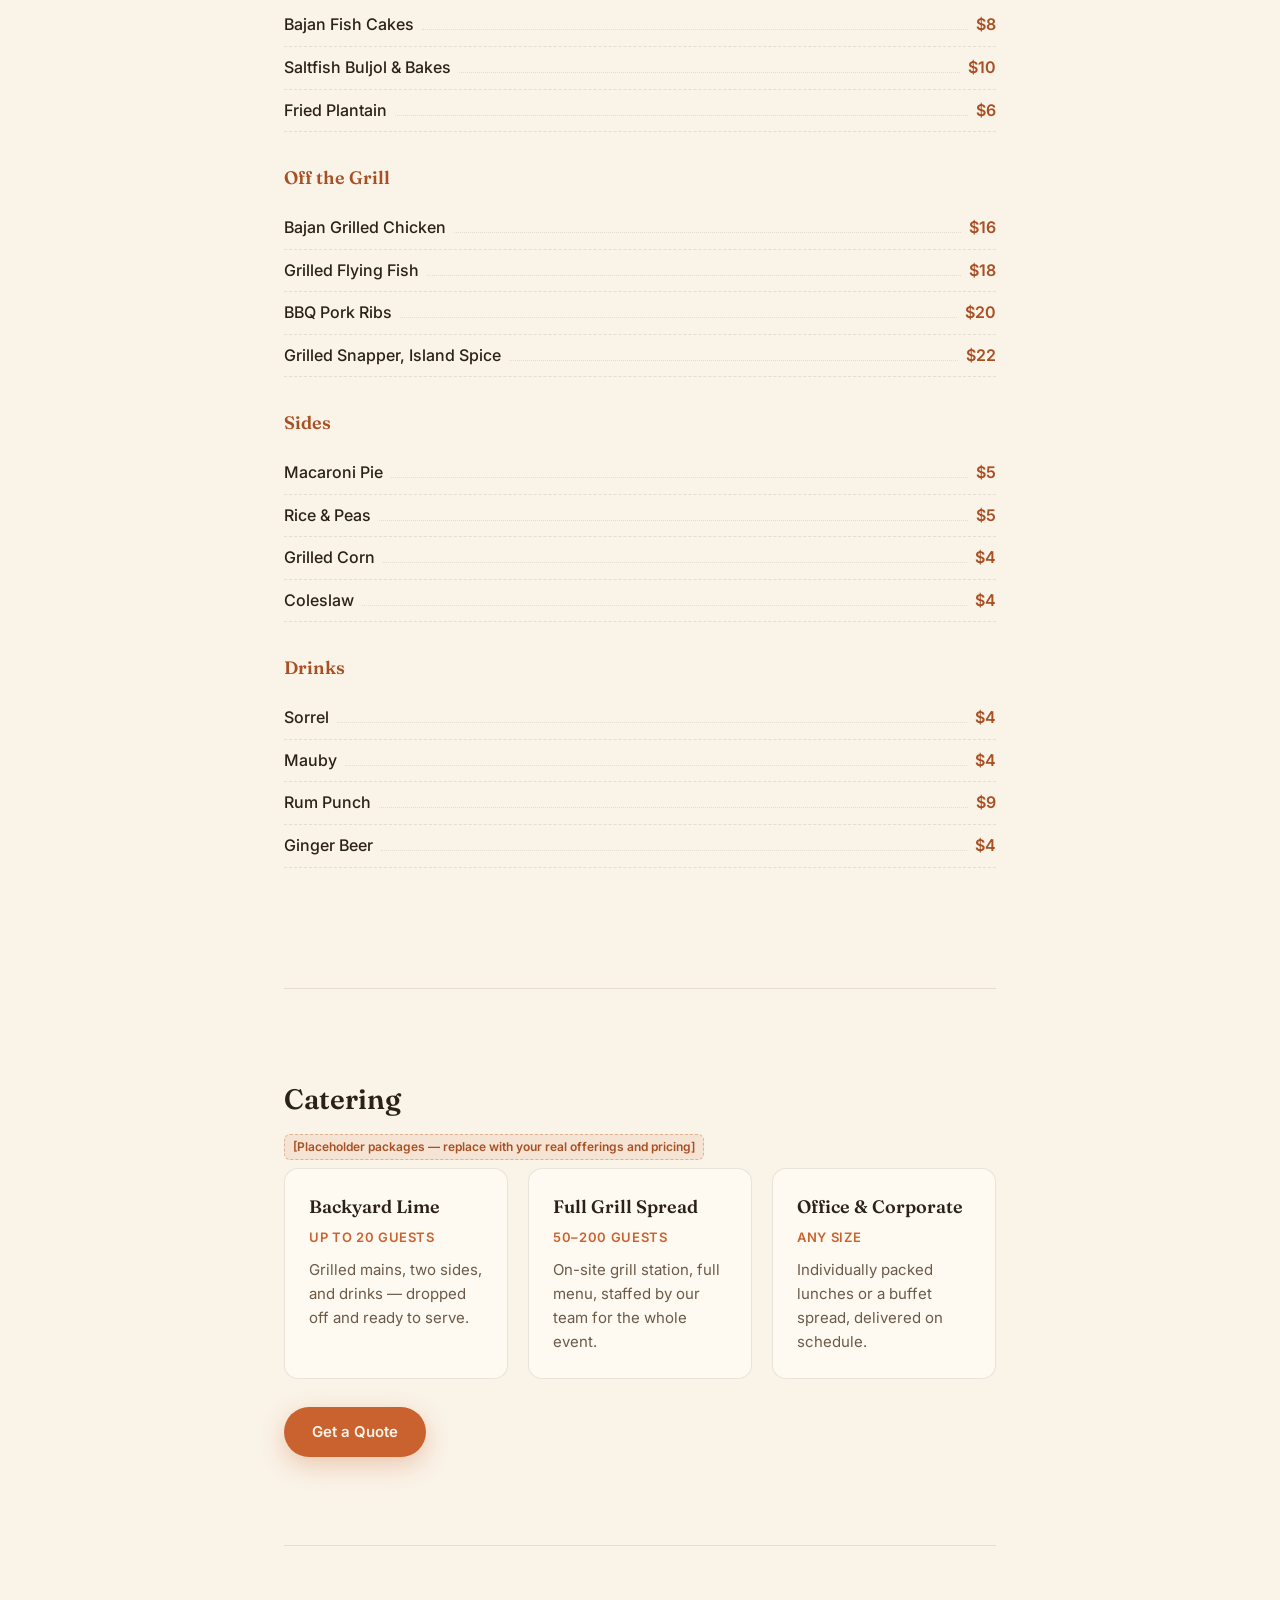
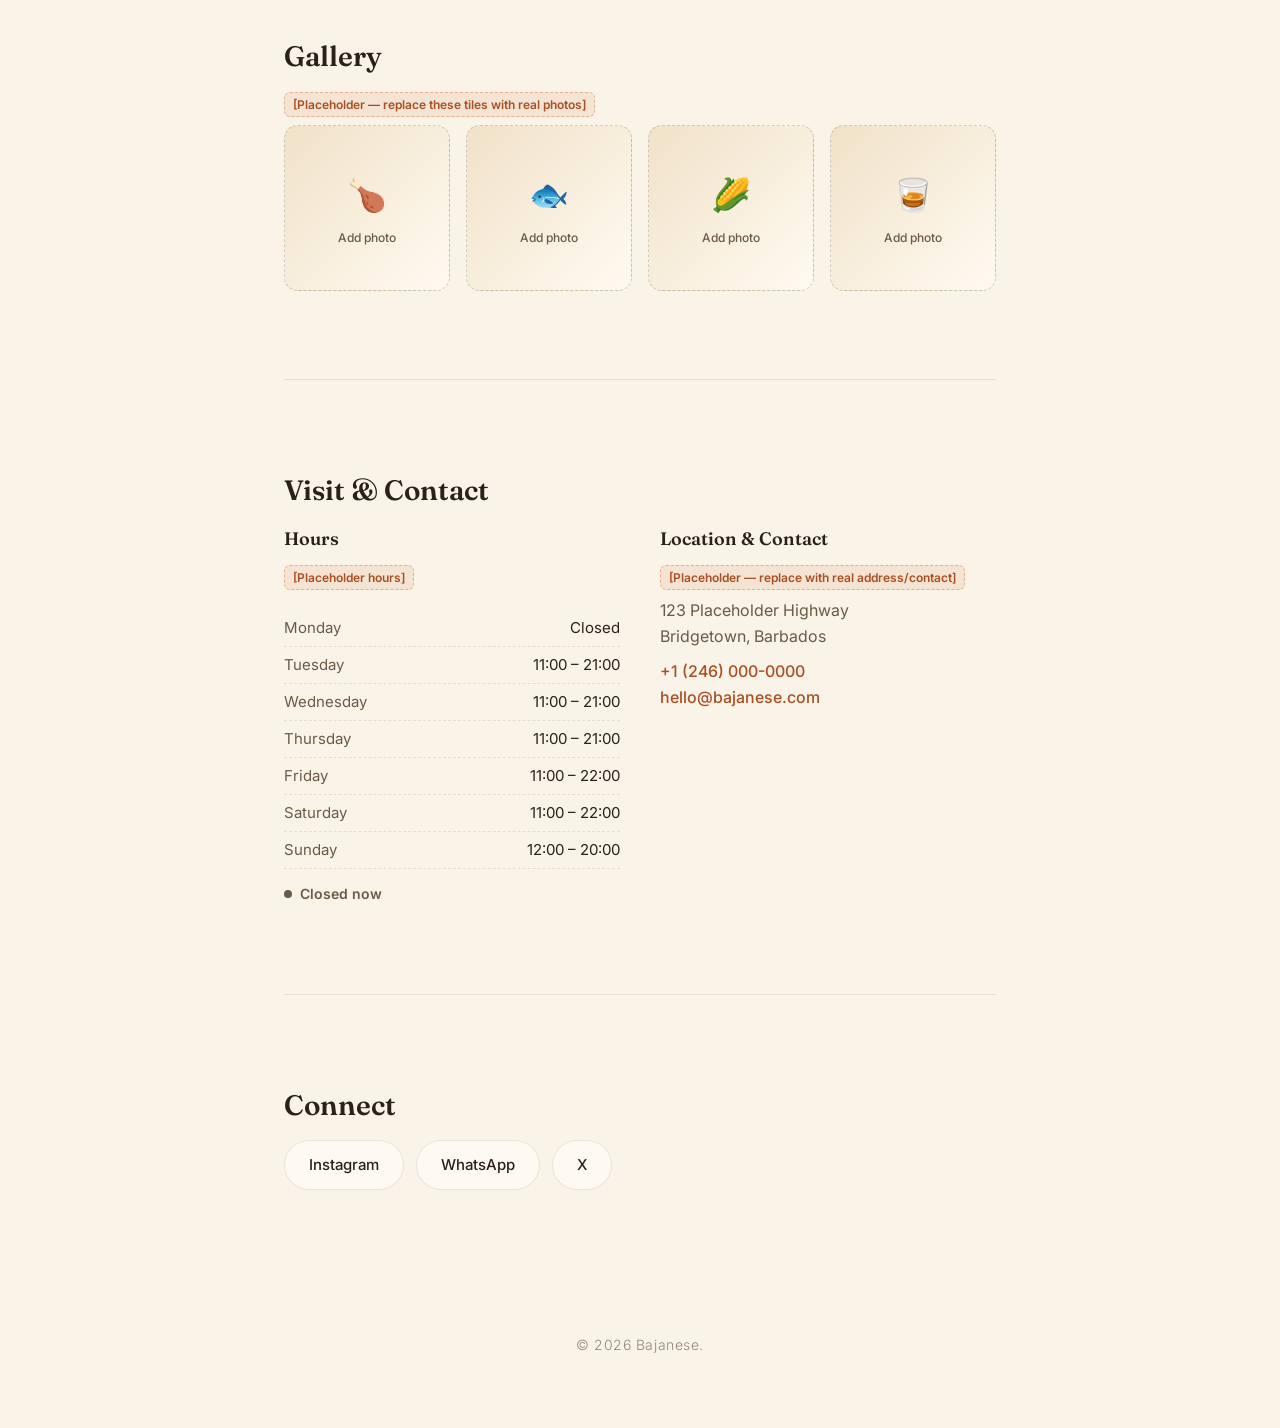
==== commit c5a0f3f2: "Carl Carlton - She's A Bad Mama Jama" ====
--- a/index.html
+++ b/index.html
@@ -3,123 +3,199 @@
 <head>
   <meta charset="UTF-8">
   <meta name="viewport" content="width=device-width, initial-scale=1.0">
-  <title>Bajanese</title>
-  <meta name="description" content="Restaurant, grill and catering service.">
-  <meta property="og:title" content="🍜">
-  <meta property="og:description" content="Restaurant, grill and catering service.">
+  <title>Bajanese — Bajan Grill &amp; Catering</title>
+  <meta name="description" content="Bajanese: Barbadian-inspired grill and catering. Fresh flame-grilled classics, island sides, and catering for any size gathering.">
+  <meta property="og:title" content="Bajanese — Bajan Grill & Catering">
+  <meta property="og:description" content="Barbadian-inspired grill and catering. Fresh flame-grilled classics, island sides, and catering for any size gathering.">
   <meta property="og:type" content="website">
   <meta property="og:url" content="https://bajanese.com">
   <meta name="twitter:card" content="summary">
-  <meta name="twitter:title" content="Bajanese">
-  <meta name="twitter:description" content="Restaurant, grill and catering service.">
+  <meta name="twitter:title" content="Bajanese — Bajan Grill & Catering">
+  <meta name="twitter:description" content="Barbadian-inspired grill and catering. Fresh flame-grilled classics, island sides, and catering for any size gathering.">
   <meta property="og:image" content="https://bajanese.com/profile.png">
   <meta name="twitter:image" content="https://bajanese.com/profile.png">
   <link rel="preconnect" href="https://fonts.googleapis.com">
   <link rel="preconnect" href="https://fonts.gstatic.com" crossorigin>
-  <link href="https://fonts.googleapis.com/css2?family=Inter:wght@300;400;500;600;700&display=swap" rel="stylesheet">
+  <link href="https://fonts.googleapis.com/css2?family=Inter:wght@300;400;500;600;700&family=Fraunces:opsz,wght@9..144,500;9..144,600&display=swap" rel="stylesheet">
   <link rel="stylesheet" href="style.css">
-  <link rel="icon" href="data:image/svg+xml,<svg xmlns='http://www.w3.org/2000/svg' viewBox='0 0 100 100'><text y='.9em' font-size='90'>🌤️</text></svg>">
+  <link rel="icon" href="data:image/svg+xml,<svg xmlns='http://www.w3.org/2000/svg' viewBox='0 0 100 100'><text y='.9em' font-size='90'>🔥</text></svg>">
 </head>
 <body>
 
   <a href="#main-content" class="skip-link">Skip to content</a>
 
-  <canvas id="bg-canvas"></canvas>
-
-  <div id="fog-layer">
-    <div class="fog fog-1"></div>
-    <div class="fog fog-2"></div>
-    <div class="fog fog-3"></div>
-  </div>
-
-  <div id="glow-overlay"></div>
+  <header id="site-header">
+    <a href="#main-content" class="brand">Bajanese</a>
+    <nav aria-label="Primary">
+      <a href="#about">About</a>
+      <a href="#menu">Menu</a>
+      <a href="#catering">Catering</a>
+      <a href="#gallery">Gallery</a>
+      <a href="#visit">Visit</a>
+    </nav>
+  </header>
 
   <div class="content-wrapper">
     <main id="main-content">
 
       <section id="hero">
+        <span class="hero-emoji" aria-hidden="true">🔥</span>
         <h1>Bajanese</h1>
-        <span class="hero-emoji" aria-hidden="true">🍜</span>
-        <div id="tagline-wrapper" aria-label="Restaurant, grill and catering service."></div>
+        <div id="tagline-wrapper" aria-label="Barbadian-inspired grill and catering."></div>
+        <div class="hero-actions">
+          <a href="#menu" class="btn btn-primary">View Menu</a>
+          <a href="#catering" class="btn btn-secondary">Book Catering</a>
+        </div>
       </section>
 
       <section id="about">
-        <h2>about</h2>
+        <h2>Our Story</h2>
         <div class="about-content">
           <p>
-            <span class="highlight">Variants</span> are <span class="highlight">counterparts</span>, usually of a <span class="highlight">[redacted]</span>, from alternate realities and/or <span class="highlight">[redacted]</span>.
+            <span class="placeholder-note">[Placeholder — replace with your real story]</span>
+            Bajanese started as a backyard grill between family and friends and grew into a full
+            catering service built around one idea: <span class="highlight">Barbadian food should taste like home</span>,
+            wherever you're eating it. Every plate leans on flame, citrus, and island spice —
+            the way it's done back home.
           </p>
           <p>
-            <span class="highlight">[Redacted]</span> can have a number of effects, including precipitation, rain shadowing, leeward winds, and associated clouds.
+            We source what we can locally, marinate everything from scratch, and cook to order
+            on the grill — no shortcuts. Whether it's a plate for one or a spread for two hundred,
+            it comes off the same fire.
           </p>
         </div>
       </section>
 
-      <section id="projects">
-        <h2>projects</h2>
-        <div class="projects-grid">
-
-          <a href="https://bajanese.com/"
-             class="project-card clickable"
-             target="_blank" rel="noopener">
-            <h3>Bajanese</h3>
-            <p>Restaurant, grill and catering service.</p>
-            <div class="card-footer">
-              <span class="repo-link">🌤️</span>
-            </div>
-          </a>
-
-          <div class="project-card placeholder" aria-hidden="true">
-            <h3>&#10038;</h3>
-            <p>Lost in the future.</p>
-          </div>
-
-          <div class="project-card placeholder" aria-hidden="true">
-            <h3>&#10038;</h3>
-            <p>The present is a gift.</p>
-          </div>
-
+      <section id="menu">
+        <h2>Menu</h2>
+        <p class="section-intro placeholder-note">[Placeholder menu — swap in your real dishes and prices]</p>
+
+        <div class="menu-category">
+          <h3>Starters</h3>
+          <ul class="menu-list">
+            <li><span class="menu-item-name">Bajan Fish Cakes</span><span class="menu-item-dots"></span><span class="menu-item-price">$8</span></li>
+            <li><span class="menu-item-name">Saltfish Buljol &amp; Bakes</span><span class="menu-item-dots"></span><span class="menu-item-price">$10</span></li>
+            <li><span class="menu-item-name">Fried Plantain</span><span class="menu-item-dots"></span><span class="menu-item-price">$6</span></li>
+          </ul>
+        </div>
+
+        <div class="menu-category">
+          <h3>Off the Grill</h3>
+          <ul class="menu-list">
+            <li><span class="menu-item-name">Bajan Grilled Chicken</span><span class="menu-item-dots"></span><span class="menu-item-price">$16</span></li>
+            <li><span class="menu-item-name">Grilled Flying Fish</span><span class="menu-item-dots"></span><span class="menu-item-price">$18</span></li>
+            <li><span class="menu-item-name">BBQ Pork Ribs</span><span class="menu-item-dots"></span><span class="menu-item-price">$20</span></li>
+            <li><span class="menu-item-name">Grilled Snapper, Island Spice</span><span class="menu-item-dots"></span><span class="menu-item-price">$22</span></li>
+          </ul>
+        </div>
+
+        <div class="menu-category">
+          <h3>Sides</h3>
+          <ul class="menu-list">
+            <li><span class="menu-item-name">Macaroni Pie</span><span class="menu-item-dots"></span><span class="menu-item-price">$5</span></li>
+            <li><span class="menu-item-name">Rice &amp; Peas</span><span class="menu-item-dots"></span><span class="menu-item-price">$5</span></li>
+            <li><span class="menu-item-name">Grilled Corn</span><span class="menu-item-dots"></span><span class="menu-item-price">$4</span></li>
+            <li><span class="menu-item-name">Coleslaw</span><span class="menu-item-dots"></span><span class="menu-item-price">$4</span></li>
+          </ul>
+        </div>
+
+        <div class="menu-category">
+          <h3>Drinks</h3>
+          <ul class="menu-list">
+            <li><span class="menu-item-name">Sorrel</span><span class="menu-item-dots"></span><span class="menu-item-price">$4</span></li>
+            <li><span class="menu-item-name">Mauby</span><span class="menu-item-dots"></span><span class="menu-item-price">$4</span></li>
+            <li><span class="menu-item-name">Rum Punch</span><span class="menu-item-dots"></span><span class="menu-item-price">$9</span></li>
+            <li><span class="menu-item-name">Ginger Beer</span><span class="menu-item-dots"></span><span class="menu-item-price">$4</span></li>
+          </ul>
+        </div>
+      </section>
+
+      <section id="catering">
+        <h2>Catering</h2>
+        <p class="section-intro placeholder-note">[Placeholder packages — replace with your real offerings and pricing]</p>
+        <div class="catering-grid">
+
+          <div class="catering-card">
+            <h3>Backyard Lime</h3>
+            <p class="catering-size">Up to 20 guests</p>
+            <p>Grilled mains, two sides, and drinks — dropped off and ready to serve.</p>
+          </div>
+
+          <div class="catering-card">
+            <h3>Full Grill Spread</h3>
+            <p class="catering-size">50–200 guests</p>
+            <p>On-site grill station, full menu, staffed by our team for the whole event.</p>
+          </div>
+
+          <div class="catering-card">
+            <h3>Office &amp; Corporate</h3>
+            <p class="catering-size">Any size</p>
+            <p>Individually packed lunches or a buffet spread, delivered on schedule.</p>
+          </div>
+
+        </div>
+        <a href="#visit" class="btn btn-primary catering-cta">Get a Quote</a>
+      </section>
+
+      <section id="gallery">
+        <h2>Gallery</h2>
+        <p class="section-intro placeholder-note">[Placeholder — replace these tiles with real photos]</p>
+        <div class="gallery-grid">
+          <div class="gallery-tile"><span aria-hidden="true">🍗</span><p>Add photo</p></div>
+          <div class="gallery-tile"><span aria-hidden="true">🐟</span><p>Add photo</p></div>
+          <div class="gallery-tile"><span aria-hidden="true">🌽</span><p>Add photo</p></div>
+          <div class="gallery-tile"><span aria-hidden="true">🥃</span><p>Add photo</p></div>
+        </div>
+      </section>
+
+      <section id="visit">
+        <h2>Visit &amp; Contact</h2>
+        <div class="visit-grid">
+          <div class="visit-block">
+            <h3>Hours</h3>
+            <p class="placeholder-note">[Placeholder hours]</p>
+            <ul class="hours-list" id="hours-list">
+              <li><span>Monday</span><span>Closed</span></li>
+              <li><span>Tuesday</span><span>11:00 – 21:00</span></li>
+              <li><span>Wednesday</span><span>11:00 – 21:00</span></li>
+              <li><span>Thursday</span><span>11:00 – 21:00</span></li>
+              <li><span>Friday</span><span>11:00 – 22:00</span></li>
+              <li><span>Saturday</span><span>11:00 – 22:00</span></li>
+              <li><span>Sunday</span><span>12:00 – 20:00</span></li>
+            </ul>
+            <p id="open-status" class="open-status"></p>
+          </div>
+          <div class="visit-block">
+            <h3>Location &amp; Contact</h3>
+            <p class="placeholder-note">[Placeholder — replace with real address/contact]</p>
+            <address>
+              123 Placeholder Highway<br>
+              Bridgetown, Barbados
+            </address>
+            <p><a href="tel:+12460000000">+1 (246) 000-0000</a></p>
+            <p><a href="mailto:hello@bajanese.com">hello@bajanese.com</a></p>
+          </div>
         </div>
       </section>
 
       <section id="connect">
-        <h2>connect</h2>
+        <h2>Connect</h2>
         <div class="social-grid">
-
-          <a href="https://github.com/fairytalecorporation"
-             class="social-link"
-             data-platform="github"
-             aria-label="GitHub profile"
-             target="_blank" rel="noopener">
-            <span class="status-dot"></span>
-            <span>GitHub</span>
-          </a>
 
           <a href="https://instagram.com/bajanese.bb"
              class="social-link"
              data-platform="instagram"
              aria-label="Instagram profile"
              target="_blank" rel="noopener">
-            <span class="status-dot"></span>
             <span>Instagram</span>
           </a>
 
-          <a href="https://twitch.tv/bajanese"
+          <a href="https://wa.me/12460000000"
              class="social-link"
-             data-platform="twitch"
-             aria-label="Twitch channel"
+             data-platform="whatsapp"
+             aria-label="Message on WhatsApp"
              target="_blank" rel="noopener">
-            <span class="status-dot"></span>
-            <span>Twitch</span>
-          </a>
-
-          <a href="https://youtube.com/@bajanese"
-             class="social-link"
-             data-platform="youtube"
-             aria-label="YouTube channel"
-             target="_blank" rel="noopener">
-            <span class="status-dot"></span>
-            <span>YouTube</span>
+            <span>WhatsApp</span>
           </a>
 
           <a href="https://x.com/bajanese"
@@ -127,23 +203,11 @@
              data-platform="twitter"
              aria-label="X profile"
              target="_blank" rel="noopener">
-            <span class="status-dot"></span>
             <span>X</span>
           </a>
 
         </div>
       </section>
-
-      <!--
-      <section id="support">
-        <h2>support</h2>
-        <a href="https://patreon.com/bajanese"
-           class="support-link"
-           target="_blank" rel="noopener">
-          Patreon &rarr;
-        </a>
-      </section>
-      -->
 
     </main>
 
--- a/style.css
+++ b/style.css
@@ -1,17 +1,15 @@
 :root {
-  --color-deep-space: #0f0b14;
-  --color-mountain-dark: #1c1624;
-  --color-mountain-mid: #2a1e30;
-  --color-mountain-light: #3d2a3d;
-  --color-sky-mid: #2d1f33;
-  --color-horizon-glow: #c45a4a;
-  --color-sunlit-mist: #e8c9a6;
-  --color-cloud-white: #f5efe6;
-  --color-warm-ember: #e8634a;
-  --color-soft-lavender: #8f6b8c;
-  --color-text: #f0e8e0;
-  --color-text-muted: #a89890;
+  --color-cream: #faf3e8;
+  --color-cream-deep: #f1e2c8;
+  --color-card: #fffaf1;
+  --color-charcoal: #2b2118;
+  --color-charcoal-soft: #6b5a48;
+  --color-terracotta: #c9622f;
+  --color-terracotta-deep: #a84f24;
+  --color-gold: #d9a441;
+  --color-line: rgba(43, 33, 24, 0.1);
   --font-primary: 'Inter', -apple-system, BlinkMacSystemFont, 'Segoe UI', sans-serif;
+  --font-display: 'Fraunces', Georgia, serif;
 }
 
 *, *::before, *::after {
@@ -22,14 +20,14 @@
 
 html {
   scroll-behavior: smooth;
-  scrollbar-color: rgba(255, 255, 255, 0.08) var(--color-deep-space);
+  scrollbar-color: var(--color-terracotta) var(--color-cream);
   scrollbar-width: thin;
 }
 
 body {
   font-family: var(--font-primary);
-  background-color: var(--color-deep-space);
-  color: var(--color-text);
+  background-color: var(--color-cream);
+  color: var(--color-charcoal);
   line-height: 1.6;
   -webkit-font-smoothing: antialiased;
   -moz-osx-font-smoothing: grayscale;
@@ -43,8 +41,8 @@
   left: 16px;
   z-index: 100;
   padding: 8px 16px;
-  background: var(--color-warm-ember);
-  color: var(--color-cloud-white);
+  background: var(--color-terracotta);
+  color: var(--color-cream);
   font-size: 0.875rem;
   font-weight: 500;
   text-decoration: none;
@@ -56,105 +54,60 @@
   top: 0;
 }
 
-/* ─── Canvas background ─── */
-
-#bg-canvas {
-  position: fixed;
+/* ─── Header ─── */
+
+#site-header {
+  position: sticky;
   top: 0;
-  left: 0;
-  width: 100vw;
-  height: 100vh;
-  z-index: 0;
-  pointer-events: none;
-}
-
-/* ─── Fog layers ─── */
-
-#fog-layer {
-  position: fixed;
-  top: 0;
-  left: 0;
-  width: 100%;
-  height: 100%;
-  z-index: 1;
-  pointer-events: none;
-  overflow: hidden;
-}
-
-.fog {
-  position: absolute;
-  width: 200%;
-  height: 30%;
-  background: linear-gradient(
-    90deg,
-    transparent 0%,
-    rgba(232, 201, 166, 0.03) 20%,
-    rgba(245, 239, 230, 0.06) 50%,
-    rgba(232, 201, 166, 0.03) 80%,
-    transparent 100%
-  );
-}
-
-.fog-1 {
-  top: 18%;
-  height: 28%;
-  animation: fogDrift 65s cubic-bezier(0.25, 0.1, 0.25, 1) infinite;
-}
-
-.fog-2 {
-  top: 38%;
-  height: 22%;
-  opacity: 0.6;
-  animation: fogDrift 50s cubic-bezier(0.25, 0.1, 0.25, 1) infinite reverse;
-}
-
-.fog-3 {
-  top: 58%;
-  height: 18%;
-  opacity: 0.4;
-  animation: fogDrift 75s cubic-bezier(0.25, 0.1, 0.25, 1) infinite;
-}
-
-@keyframes fogDrift {
-  from { transform: translateX(-50%); }
-  to   { transform: translateX(0%); }
-}
-
-/* ─── Glow overlay ─── */
-
-#glow-overlay {
-  position: fixed;
-  bottom: 0;
-  left: 0;
-  width: 100%;
-  height: 55vh;
-  background: radial-gradient(
-    ellipse at 50% 100%,
-    rgba(196, 90, 74, 0.18) 0%,
-    rgba(196, 90, 74, 0.06) 30%,
-    transparent 60%
-  );
-  z-index: 1;
-  pointer-events: none;
-  animation: glowPulse 8s ease-in-out infinite alternate;
-}
-
-@keyframes glowPulse {
-  0%   { opacity: 0.5; }
-  100% { opacity: 1; }
+  z-index: 50;
+  display: flex;
+  align-items: center;
+  justify-content: space-between;
+  flex-wrap: wrap;
+  gap: 12px;
+  padding: 16px 24px;
+  background: rgba(250, 243, 232, 0.88);
+  backdrop-filter: blur(10px);
+  -webkit-backdrop-filter: blur(10px);
+  border-bottom: 1px solid var(--color-line);
+}
+
+#site-header .brand {
+  font-family: var(--font-display);
+  font-size: 1.25rem;
+  font-weight: 600;
+  color: var(--color-charcoal);
+  text-decoration: none;
+}
+
+#site-header nav {
+  display: flex;
+  flex-wrap: wrap;
+  gap: 24px;
+}
+
+#site-header nav a {
+  color: var(--color-charcoal-soft);
+  text-decoration: none;
+  font-size: 0.9375rem;
+  font-weight: 500;
+  transition: color 0.2s ease;
+}
+
+#site-header nav a:hover,
+#site-header nav a:focus-visible {
+  color: var(--color-terracotta);
 }
 
 /* ─── Content ─── */
 
 .content-wrapper {
-  position: relative;
-  z-index: 2;
   min-height: 100vh;
   overflow-x: hidden;
 }
 
 main {
-  max-width: 720px;
+  max-width: 760px;
   margin: 0 auto;
   padding: 0 24px;
 }
@@ -162,11 +115,16 @@
 /* ─── Sections ─── */
 
 section {
-  padding: 96px 0;
+  padding: 88px 0;
   opacity: 0;
-  transform: translateY(30px);
-  transition: opacity 0.8s cubic-bezier(0.25, 0.46, 0.45, 0.94),
-              transform 0.8s cubic-bezier(0.25, 0.46, 0.45, 0.94);
+  transform: translateY(24px);
+  transition: opacity 0.7s cubic-bezier(0.25, 0.46, 0.45, 0.94),
+              transform 0.7s cubic-bezier(0.25, 0.46, 0.45, 0.94);
+  border-bottom: 1px solid var(--color-line);
+}
+
+section:last-of-type {
+  border-bottom: none;
 }
 
 section.visible {
@@ -175,18 +133,40 @@
 }
 
 h2 {
-  font-size: 0.8125rem;
-  font-weight: 600;
-  text-transform: uppercase;
-  letter-spacing: 0.25em;
-  color: var(--color-warm-ember);
-  margin-bottom: 32px;
+  font-family: var(--font-display);
+  font-size: 1.75rem;
+  font-weight: 600;
+  color: var(--color-charcoal);
+  margin-bottom: 12px;
+}
+
+h3 {
+  font-family: var(--font-display);
+  font-size: 1.125rem;
+  font-weight: 600;
+  color: var(--color-charcoal);
+}
+
+.section-intro {
+  margin-bottom: 28px;
+}
+
+.placeholder-note {
+  display: inline-block;
+  font-size: 0.75rem;
+  font-weight: 600;
+  color: var(--color-terracotta-deep);
+  background: rgba(201, 98, 47, 0.1);
+  border: 1px dashed rgba(201, 98, 47, 0.4);
+  border-radius: 6px;
+  padding: 2px 8px;
+  margin-bottom: 8px;
 }
 
 /* ─── Hero ─── */
 
 #hero {
-  min-height: 100vh;
+  min-height: 90vh;
   display: flex;
   flex-direction: column;
   justify-content: center;
@@ -194,56 +174,104 @@
   text-align: center;
   opacity: 1 !important;
   transform: none !important;
-  padding: 120px 0;
-}
-
-#hero h1 {
-  font-size: clamp(2rem, 5vw, 3.5rem);
-  font-weight: 300;
-  letter-spacing: 0.04em;
-  margin-bottom: 12px;
-  color: var(--color-cloud-white);
+  border-bottom: none;
+  padding: 100px 0 60px;
+  background:
+    radial-gradient(ellipse at 50% 0%, rgba(217, 164, 65, 0.18) 0%, transparent 55%),
+    radial-gradient(ellipse at 50% 100%, rgba(201, 98, 47, 0.12) 0%, transparent 60%);
 }
 
 #hero .hero-emoji {
   font-size: 2.5rem;
-  margin-bottom: 20px;
+  margin-bottom: 16px;
   display: block;
+}
+
+#hero h1 {
+  font-family: var(--font-display);
+  font-size: clamp(2.5rem, 7vw, 4rem);
+  font-weight: 600;
+  letter-spacing: -0.01em;
+  margin-bottom: 12px;
+  color: var(--color-charcoal);
 }
 
 #tagline-wrapper {
   font-size: clamp(1rem, 2vw, 1.25rem);
-  color: var(--color-text-muted);
-  font-weight: 300;
+  color: var(--color-charcoal-soft);
+  font-weight: 400;
   min-height: 1.8em;
-  letter-spacing: 0.05em;
+  letter-spacing: 0.02em;
 }
 
 #tagline-wrapper .cursor {
   display: inline-block;
   width: 2px;
   height: 1.2em;
-  background: var(--color-text-muted);
+  background: var(--color-terracotta);
   margin-left: 3px;
   vertical-align: text-bottom;
   animation: blink 1s step-end infinite;
 }
 
-.typewriter-done .cursor {
-  animation: blink 1s step-end infinite;
-}
-
 @keyframes blink {
   0%, 100% { opacity: 1; }
   50% { opacity: 0; }
 }
 
+.hero-actions {
+  display: flex;
+  flex-wrap: wrap;
+  justify-content: center;
+  gap: 14px;
+  margin-top: 32px;
+}
+
+.btn {
+  display: inline-flex;
+  align-items: center;
+  padding: 13px 28px;
+  border-radius: 999px;
+  font-size: 0.9375rem;
+  font-weight: 600;
+  text-decoration: none;
+  transition: transform 0.25s ease, box-shadow 0.25s ease, background 0.25s ease;
+}
+
+.btn-primary {
+  background: var(--color-terracotta);
+  color: var(--color-cream);
+  box-shadow: 0 8px 24px rgba(201, 98, 47, 0.3);
+}
+
+.btn-primary:hover {
+  background: var(--color-terracotta-deep);
+  transform: translateY(-2px);
+}
+
+.btn-secondary {
+  background: transparent;
+  color: var(--color-charcoal);
+  border: 1.5px solid var(--color-line);
+}
+
+.btn-secondary:hover {
+  border-color: var(--color-terracotta);
+  color: var(--color-terracotta-deep);
+  transform: translateY(-2px);
+}
+
+.btn:focus-visible {
+  outline: 2px solid var(--color-terracotta);
+  outline-offset: 2px;
+}
+
 /* ─── About ─── */
 
 #about .about-content {
-  font-size: 1.125rem;
+  font-size: 1.0625rem;
   line-height: 1.8;
-  font-weight: 300;
+  color: var(--color-charcoal-soft);
 }
 
 #about .about-content p + p {
@@ -251,87 +279,192 @@
 }
 
 #about .about-content .highlight {
-  color: var(--color-warm-ember);
-  font-weight: 400;
-}
-
-/* ─── Projects ─── */
-
-.projects-grid {
+  color: var(--color-terracotta-deep);
+  font-weight: 600;
+}
+
+#about .placeholder-note {
+  display: block;
+  width: fit-content;
+  margin-bottom: 12px;
+}
+
+/* ─── Menu ─── */
+
+.menu-category {
+  margin-bottom: 32px;
+}
+
+.menu-category h3 {
+  color: var(--color-terracotta-deep);
+  margin-bottom: 14px;
+}
+
+.menu-list {
+  list-style: none;
+}
+
+.menu-list li {
+  display: flex;
+  align-items: baseline;
+  gap: 8px;
+  padding: 8px 0;
+  border-bottom: 1px dashed var(--color-line);
+}
+
+.menu-item-name {
+  font-weight: 500;
+}
+
+.menu-item-dots {
+  flex: 1;
+  border-bottom: 1px dotted var(--color-line);
+  margin-bottom: 4px;
+}
+
+.menu-item-price {
+  color: var(--color-terracotta-deep);
+  font-weight: 600;
+}
+
+/* ─── Catering ─── */
+
+.catering-grid {
   display: grid;
-  grid-template-columns: repeat(auto-fill, minmax(280px, 1fr));
+  grid-template-columns: repeat(auto-fill, minmax(220px, 1fr));
   gap: 20px;
-}
-
-.project-card {
-  display: block;
-  background: rgba(255, 255, 255, 0.04);
-  backdrop-filter: blur(12px);
-  -webkit-backdrop-filter: blur(12px);
-  border: 1px solid rgba(255, 255, 255, 0.06);
-  border-radius: 12px;
+  margin-bottom: 28px;
+}
+
+.catering-card {
+  background: var(--color-card);
+  border: 1px solid var(--color-line);
+  border-radius: 14px;
   padding: 24px;
+}
+
+.catering-card h3 {
+  margin-bottom: 6px;
+}
+
+.catering-size {
+  font-size: 0.8125rem;
+  font-weight: 600;
+  color: var(--color-terracotta);
+  text-transform: uppercase;
+  letter-spacing: 0.05em;
+  margin-bottom: 10px;
+}
+
+.catering-card p:last-child {
+  color: var(--color-charcoal-soft);
+  font-size: 0.9375rem;
+}
+
+/* ─── Gallery ─── */
+
+.gallery-grid {
+  display: grid;
+  grid-template-columns: repeat(auto-fill, minmax(140px, 1fr));
+  gap: 16px;
+}
+
+.gallery-tile {
+  aspect-ratio: 1;
+  display: flex;
+  flex-direction: column;
+  align-items: center;
+  justify-content: center;
+  gap: 8px;
+  background: linear-gradient(135deg, var(--color-cream-deep), var(--color-card));
+  border: 1px dashed rgba(43, 33, 24, 0.2);
+  border-radius: 14px;
+  color: var(--color-charcoal-soft);
+}
+
+.gallery-tile span {
+  font-size: 2rem;
+}
+
+.gallery-tile p {
+  font-size: 0.75rem;
+  font-weight: 500;
+}
+
+/* ─── Visit ─── */
+
+.visit-grid {
+  display: grid;
+  grid-template-columns: repeat(auto-fit, minmax(240px, 1fr));
+  gap: 40px;
+}
+
+.visit-block h3 {
+  margin-bottom: 10px;
+}
+
+.hours-list {
+  list-style: none;
+  margin-top: 12px;
+}
+
+.hours-list li {
+  display: flex;
+  justify-content: space-between;
+  padding: 6px 0;
+  font-size: 0.9375rem;
+  border-bottom: 1px dashed var(--color-line);
+}
+
+.hours-list li span:first-child {
+  color: var(--color-charcoal-soft);
+}
+
+.open-status {
+  margin-top: 14px;
+  display: inline-flex;
+  align-items: center;
+  gap: 8px;
+  font-size: 0.875rem;
+  font-weight: 600;
+}
+
+.open-status::before {
+  content: '';
+  width: 8px;
+  height: 8px;
+  border-radius: 50%;
+  background: var(--color-charcoal-soft);
+}
+
+.open-status.is-open {
+  color: #3f7d43;
+}
+
+.open-status.is-open::before {
+  background: #4ade80;
+  box-shadow: 0 0 6px rgba(74, 222, 128, 0.5);
+}
+
+.open-status.is-closed {
+  color: var(--color-charcoal-soft);
+}
+
+address {
+  font-style: normal;
+  color: var(--color-charcoal-soft);
+  margin-bottom: 10px;
+}
+
+.visit-block a {
+  color: var(--color-terracotta-deep);
   text-decoration: none;
-  color: inherit;
-  transition: transform 0.3s ease,
-              box-shadow 0.3s ease,
-              border-color 0.3s ease,
-              background 0.3s ease;
-}
-
-.project-card.clickable {
-  cursor: pointer;
-}
-
-.project-card.clickable:hover {
-  transform: translateY(-4px);
-  box-shadow: 0 8px 32px rgba(196, 90, 74, 0.15);
-  border-color: rgba(196, 90, 74, 0.2);
-  background: rgba(255, 255, 255, 0.06);
-}
-
-.project-card.clickable:focus-visible {
-  outline: 2px solid var(--color-warm-ember);
-  outline-offset: 2px;
-}
-
-.project-card h3 {
-  font-size: 1.0625rem;
   font-weight: 500;
-  margin-bottom: 8px;
-  color: var(--color-cloud-white);
-}
-
-.project-card p {
-  font-size: 0.875rem;
-  color: var(--color-text-muted);
-  line-height: 1.6;
-}
-
-.project-card .card-footer {
-  margin-top: 16px;
-}
-
-.project-card .repo-link {
-  font-size: 0.8125rem;
-  color: var(--color-warm-ember);
-  font-weight: 500;
-}
-
-.project-card.placeholder {
-  opacity: 0.4;
-  cursor: default;
-}
-
-.project-card.placeholder:hover {
-  transform: none;
-  box-shadow: none;
-  border-color: rgba(255, 255, 255, 0.06);
-}
-
-.project-card.placeholder h3 {
-  font-size: 1.5rem;
-  margin-bottom: 4px;
+}
+
+.visit-block a:hover,
+.visit-block a:focus-visible {
+  text-decoration: underline;
 }
 
 /* ─── Connect ─── */
@@ -347,88 +480,25 @@
   align-items: center;
   gap: 10px;
   padding: 12px 24px;
-  background: rgba(255, 255, 255, 0.04);
-  backdrop-filter: blur(12px);
-  -webkit-backdrop-filter: blur(12px);
-  border: 1px solid rgba(255, 255, 255, 0.06);
-  border-radius: 8px;
-  color: var(--color-text);
+  background: var(--color-card);
+  border: 1px solid var(--color-line);
+  border-radius: 999px;
+  color: var(--color-charcoal);
   text-decoration: none;
   font-size: 0.9375rem;
-  font-weight: 400;
-  transition: background 0.3s ease,
-              border-color 0.3s ease,
-              transform 0.3s ease,
-              color 0.3s ease;
+  font-weight: 500;
+  transition: background 0.25s ease, border-color 0.25s ease, transform 0.25s ease, color 0.25s ease;
 }
 
 .social-link:hover {
-  background: rgba(255, 255, 255, 0.08);
-  border-color: rgba(196, 90, 74, 0.3);
+  background: rgba(201, 98, 47, 0.08);
+  border-color: rgba(201, 98, 47, 0.35);
+  color: var(--color-terracotta-deep);
   transform: translateY(-2px);
-  color: var(--color-cloud-white);
 }
 
 .social-link:focus-visible {
-  outline: 2px solid var(--color-warm-ember);
-  outline-offset: 2px;
-}
-
-.status-dot {
-  width: 8px;
-  height: 8px;
-  border-radius: 50%;
-  background: var(--color-text-muted);
-  flex-shrink: 0;
-  transition: background 0.3s ease, box-shadow 0.3s ease;
-}
-
-.status-dot.online {
-  background: #4ade80;
-  box-shadow: 0 0 6px rgba(74, 222, 128, 0.4);
-}
-
-.status-dot.offline {
-  background: #5c524a;
-}
-
-.status-dot.checking {
-  background: var(--color-soft-lavender);
-  animation: dotPulse 1.2s ease-in-out infinite;
-}
-
-@keyframes dotPulse {
-  0%, 100% { opacity: 0.3; }
-  50% { opacity: 1; }
-}
-
-/* ─── Support ─── */
-
-#support .support-link {
-  display: inline-flex;
-  align-items: center;
-  gap: 8px;
-  padding: 14px 32px;
-  background: rgba(232, 99, 74, 0.1);
-  border: 1px solid rgba(232, 99, 74, 0.2);
-  border-radius: 8px;
-  color: var(--color-warm-ember);
-  text-decoration: none;
-  font-size: 1rem;
-  font-weight: 500;
-  transition: background 0.3s ease,
-              border-color 0.3s ease,
-              transform 0.3s ease;
-}
-
-#support .support-link:hover {
-  background: rgba(232, 99, 74, 0.2);
-  border-color: rgba(232, 99, 74, 0.4);
-  transform: translateY(-2px);
-}
-
-#support .support-link:focus-visible {
-  outline: 2px solid var(--color-warm-ember);
+  outline: 2px solid var(--color-terracotta);
   outline-offset: 2px;
 }
 
@@ -436,12 +506,12 @@
 
 footer {
   text-align: center;
-  padding: 64px 24px 80px;
-  color: var(--color-text-muted);
+  padding: 56px 24px 72px;
+  color: var(--color-charcoal-soft);
   font-size: 0.875rem;
   font-weight: 300;
-  letter-spacing: 0.05em;
-  opacity: 0.5;
+  letter-spacing: 0.04em;
+  opacity: 0.7;
 }
 
 /* ─── Reduced motion ─── */
@@ -465,32 +535,38 @@
 }
 
 ::-webkit-scrollbar-track {
-  background: var(--color-deep-space);
+  background: var(--color-cream);
 }
 
 ::-webkit-scrollbar-thumb {
-  background: rgba(255, 255, 255, 0.08);
+  background: rgba(201, 98, 47, 0.3);
   border-radius: 3px;
 }
 
 ::-webkit-scrollbar-thumb:hover {
-  background: rgba(255, 255, 255, 0.12);
+  background: rgba(201, 98, 47, 0.5);
 }
 
 /* ─── Responsive ─── */
 
 @media (max-width: 600px) {
+  #site-header {
+    justify-content: center;
+    text-align: center;
+  }
+
+  #site-header nav {
+    justify-content: center;
+    gap: 16px;
+  }
+
   section {
-    padding: 64px 0;
+    padding: 56px 0;
   }
 
   #hero {
-    min-height: 85vh;
-    padding: 80px 0;
-  }
-
-  .projects-grid {
-    grid-template-columns: 1fr;
+    min-height: 80vh;
+    padding: 72px 0 48px;
   }
 
   .social-grid {
@@ -505,10 +581,6 @@
 
 @media (min-width: 601px) and (max-width: 1024px) {
   section {
-    padding: 80px 0;
-  }
-
-  #hero h1 {
-    font-size: clamp(2rem, 6vw, 3rem);
-  }
-}
+    padding: 72px 0;
+  }
+}
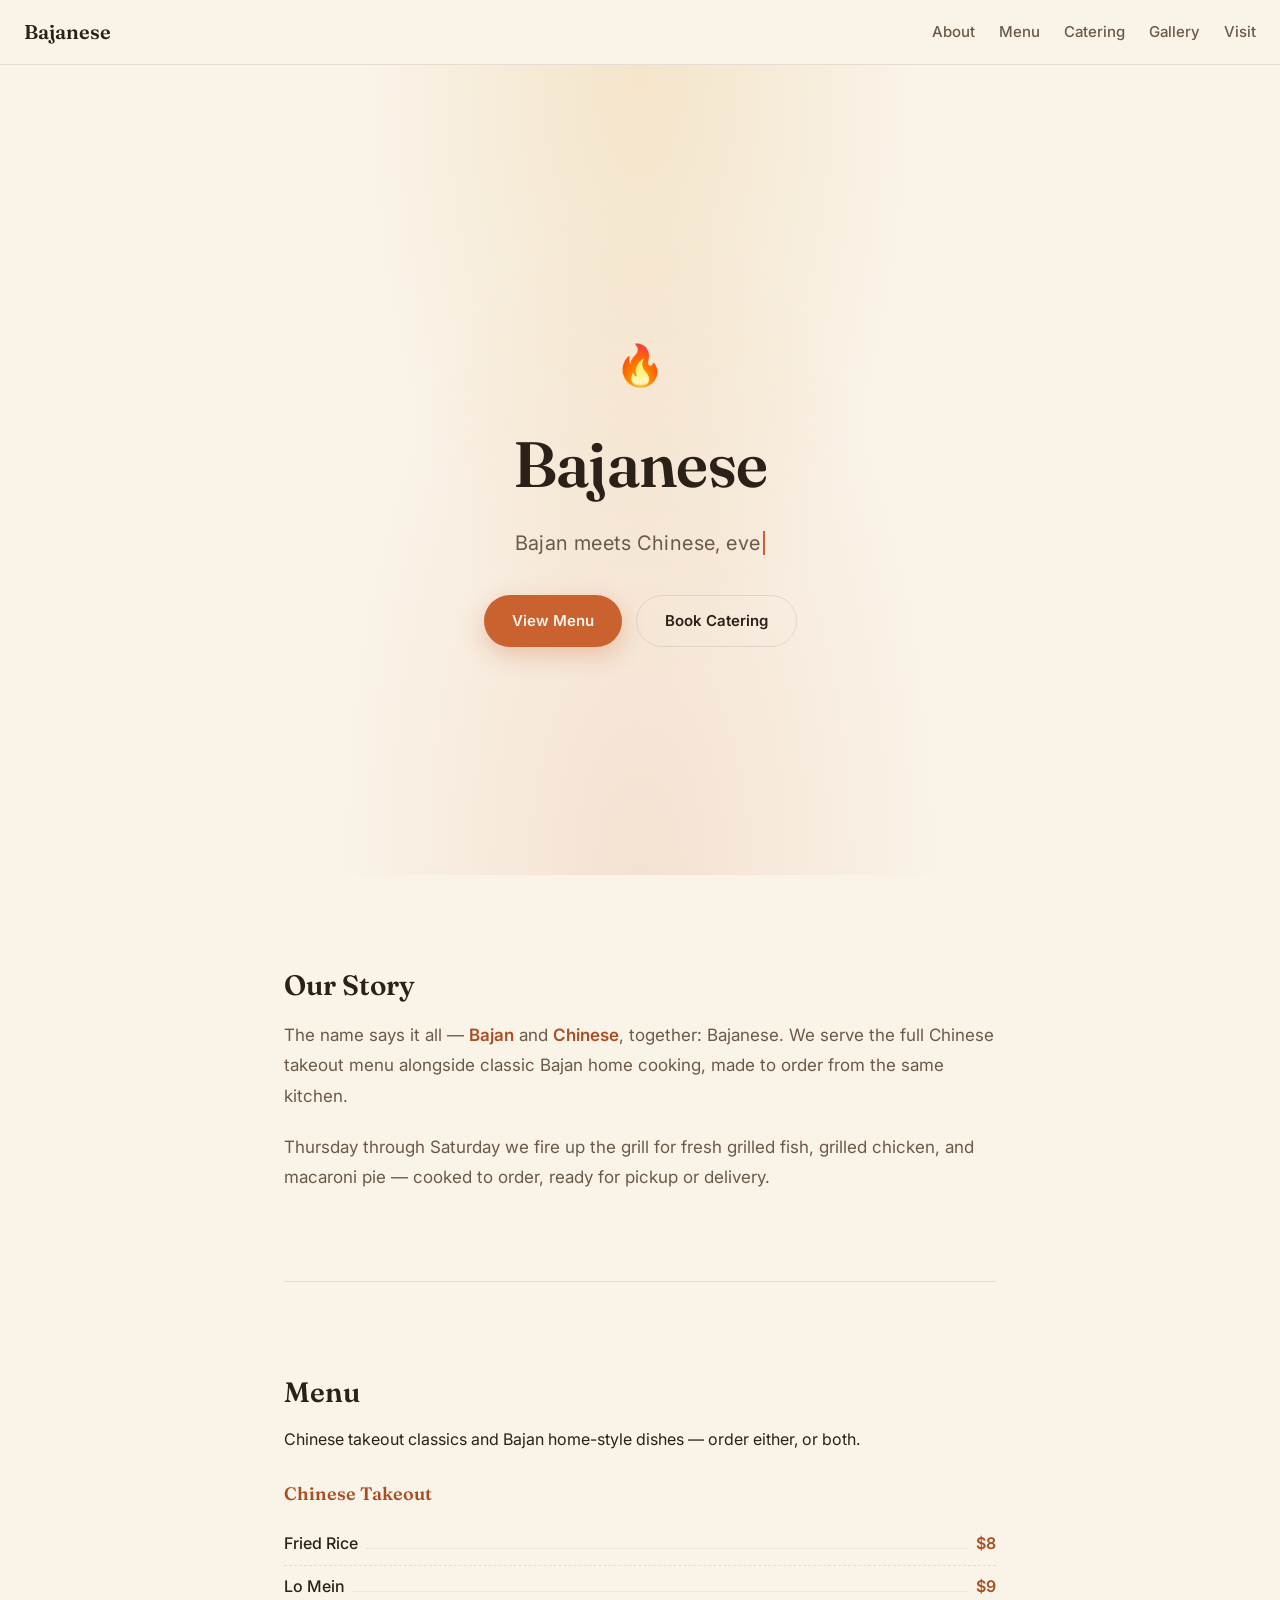
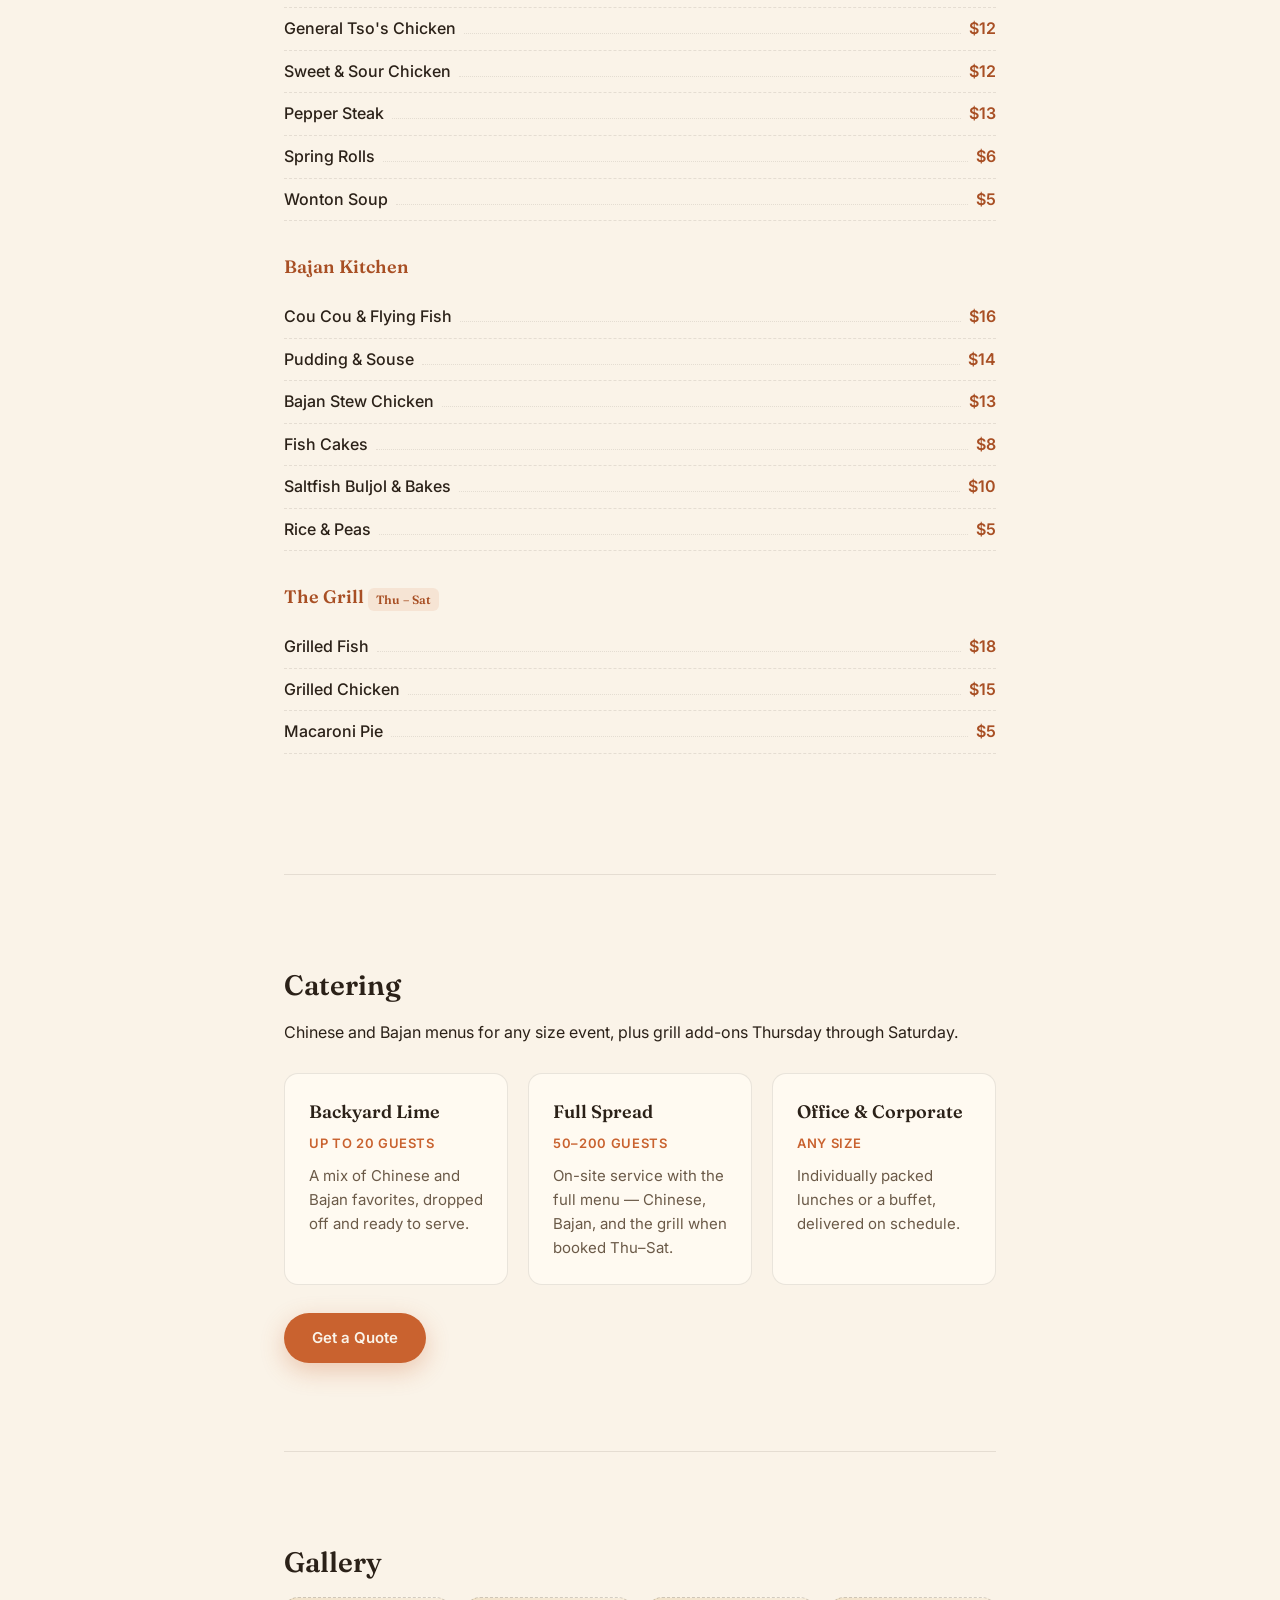
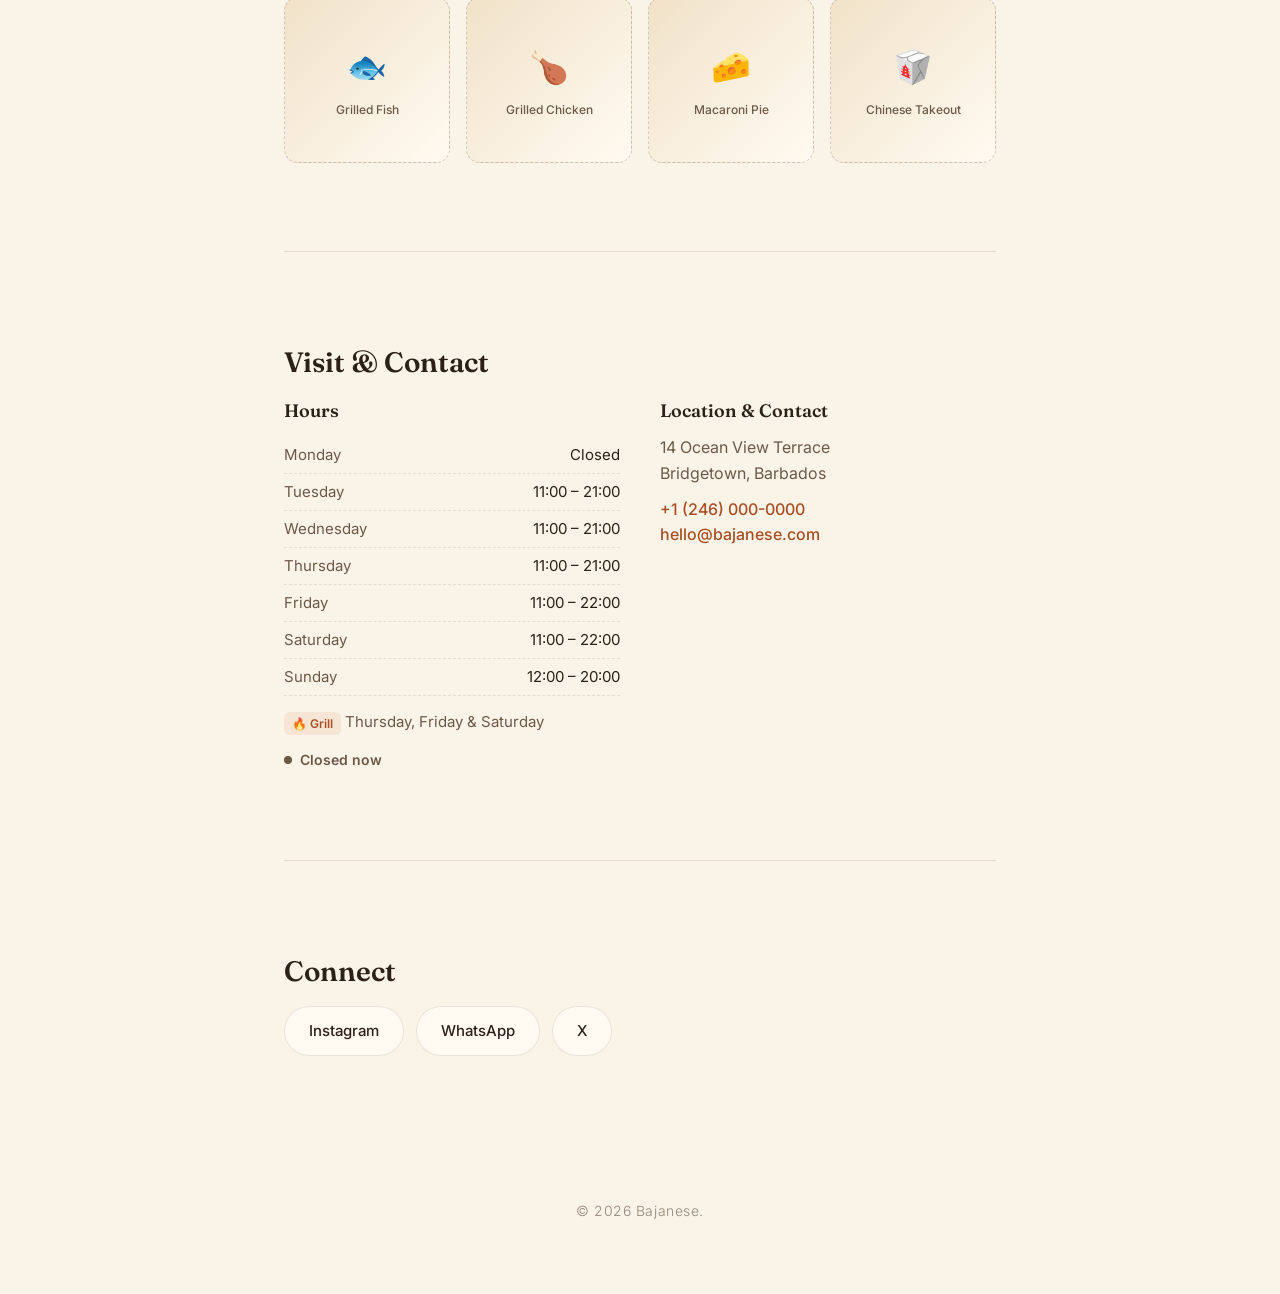
==== commit 1ef6f48b: "Me and you, after hours .." ====
--- a/index.html
+++ b/index.html
@@ -3,15 +3,15 @@
 <head>
   <meta charset="UTF-8">
   <meta name="viewport" content="width=device-width, initial-scale=1.0">
-  <title>Bajanese — Bajan Grill &amp; Catering</title>
-  <meta name="description" content="Bajanese: Barbadian-inspired grill and catering. Fresh flame-grilled classics, island sides, and catering for any size gathering.">
-  <meta property="og:title" content="Bajanese — Bajan Grill & Catering">
-  <meta property="og:description" content="Barbadian-inspired grill and catering. Fresh flame-grilled classics, island sides, and catering for any size gathering.">
+  <title>Bajanese — Bajan &amp; Chinese Kitchen</title>
+  <meta name="description" content="Bajanese: Bajan and Chinese takeout fusion, plus weekend grill — fish, chicken, and macaroni pie every Thursday, Friday, and Saturday.">
+  <meta property="og:title" content="Bajanese — Bajan & Chinese Kitchen">
+  <meta property="og:description" content="Bajan and Chinese takeout fusion, plus weekend grill — fish, chicken, and macaroni pie every Thursday, Friday, and Saturday.">
   <meta property="og:type" content="website">
   <meta property="og:url" content="https://bajanese.com">
   <meta name="twitter:card" content="summary">
-  <meta name="twitter:title" content="Bajanese — Bajan Grill & Catering">
-  <meta name="twitter:description" content="Barbadian-inspired grill and catering. Fresh flame-grilled classics, island sides, and catering for any size gathering.">
+  <meta name="twitter:title" content="Bajanese — Bajan & Chinese Kitchen">
+  <meta name="twitter:description" content="Bajan and Chinese takeout fusion, plus weekend grill — fish, chicken, and macaroni pie every Thursday, Friday, and Saturday.">
   <meta property="og:image" content="https://bajanese.com/profile.png">
   <meta name="twitter:image" content="https://bajanese.com/profile.png">
   <link rel="preconnect" href="https://fonts.googleapis.com">
@@ -41,7 +41,7 @@
       <section id="hero">
         <span class="hero-emoji" aria-hidden="true">🔥</span>
         <h1>Bajanese</h1>
-        <div id="tagline-wrapper" aria-label="Barbadian-inspired grill and catering."></div>
+        <div id="tagline-wrapper" aria-label="Bajan meets Chinese, every day."></div>
         <div class="hero-actions">
           <a href="#menu" class="btn btn-primary">View Menu</a>
           <a href="#catering" class="btn btn-secondary">Book Catering</a>
@@ -52,85 +52,77 @@
         <h2>Our Story</h2>
         <div class="about-content">
           <p>
-            <span class="placeholder-note">[Placeholder — replace with your real story]</span>
-            Bajanese started as a backyard grill between family and friends and grew into a full
-            catering service built around one idea: <span class="highlight">Barbadian food should taste like home</span>,
-            wherever you're eating it. Every plate leans on flame, citrus, and island spice —
-            the way it's done back home.
+            The name says it all — <span class="highlight">Bajan</span> and <span class="highlight">Chinese</span>,
+            together: Bajanese. We serve the full Chinese takeout menu alongside classic Bajan home cooking,
+            made to order from the same kitchen.
           </p>
           <p>
-            We source what we can locally, marinate everything from scratch, and cook to order
-            on the grill — no shortcuts. Whether it's a plate for one or a spread for two hundred,
-            it comes off the same fire.
+            Thursday through Saturday we fire up the grill for fresh grilled fish, grilled chicken,
+            and macaroni pie — cooked to order, ready for pickup or delivery.
           </p>
         </div>
       </section>
 
       <section id="menu">
         <h2>Menu</h2>
-        <p class="section-intro placeholder-note">[Placeholder menu — swap in your real dishes and prices]</p>
+        <p class="section-intro">Chinese takeout classics and Bajan home-style dishes — order either, or both.</p>
 
         <div class="menu-category">
-          <h3>Starters</h3>
+          <h3>Chinese Takeout</h3>
           <ul class="menu-list">
-            <li><span class="menu-item-name">Bajan Fish Cakes</span><span class="menu-item-dots"></span><span class="menu-item-price">$8</span></li>
+            <li><span class="menu-item-name">Fried Rice</span><span class="menu-item-dots"></span><span class="menu-item-price">$8</span></li>
+            <li><span class="menu-item-name">Lo Mein</span><span class="menu-item-dots"></span><span class="menu-item-price">$9</span></li>
+            <li><span class="menu-item-name">General Tso's Chicken</span><span class="menu-item-dots"></span><span class="menu-item-price">$12</span></li>
+            <li><span class="menu-item-name">Sweet &amp; Sour Chicken</span><span class="menu-item-dots"></span><span class="menu-item-price">$12</span></li>
+            <li><span class="menu-item-name">Pepper Steak</span><span class="menu-item-dots"></span><span class="menu-item-price">$13</span></li>
+            <li><span class="menu-item-name">Spring Rolls</span><span class="menu-item-dots"></span><span class="menu-item-price">$6</span></li>
+            <li><span class="menu-item-name">Wonton Soup</span><span class="menu-item-dots"></span><span class="menu-item-price">$5</span></li>
+          </ul>
+        </div>
+
+        <div class="menu-category">
+          <h3>Bajan Kitchen</h3>
+          <ul class="menu-list">
+            <li><span class="menu-item-name">Cou Cou &amp; Flying Fish</span><span class="menu-item-dots"></span><span class="menu-item-price">$16</span></li>
+            <li><span class="menu-item-name">Pudding &amp; Souse</span><span class="menu-item-dots"></span><span class="menu-item-price">$14</span></li>
+            <li><span class="menu-item-name">Bajan Stew Chicken</span><span class="menu-item-dots"></span><span class="menu-item-price">$13</span></li>
+            <li><span class="menu-item-name">Fish Cakes</span><span class="menu-item-dots"></span><span class="menu-item-price">$8</span></li>
             <li><span class="menu-item-name">Saltfish Buljol &amp; Bakes</span><span class="menu-item-dots"></span><span class="menu-item-price">$10</span></li>
-            <li><span class="menu-item-name">Fried Plantain</span><span class="menu-item-dots"></span><span class="menu-item-price">$6</span></li>
+            <li><span class="menu-item-name">Rice &amp; Peas</span><span class="menu-item-dots"></span><span class="menu-item-price">$5</span></li>
           </ul>
         </div>
 
         <div class="menu-category">
-          <h3>Off the Grill</h3>
+          <h3>The Grill <span class="badge">Thu – Sat</span></h3>
           <ul class="menu-list">
-            <li><span class="menu-item-name">Bajan Grilled Chicken</span><span class="menu-item-dots"></span><span class="menu-item-price">$16</span></li>
-            <li><span class="menu-item-name">Grilled Flying Fish</span><span class="menu-item-dots"></span><span class="menu-item-price">$18</span></li>
-            <li><span class="menu-item-name">BBQ Pork Ribs</span><span class="menu-item-dots"></span><span class="menu-item-price">$20</span></li>
-            <li><span class="menu-item-name">Grilled Snapper, Island Spice</span><span class="menu-item-dots"></span><span class="menu-item-price">$22</span></li>
-          </ul>
-        </div>
-
-        <div class="menu-category">
-          <h3>Sides</h3>
-          <ul class="menu-list">
+            <li><span class="menu-item-name">Grilled Fish</span><span class="menu-item-dots"></span><span class="menu-item-price">$18</span></li>
+            <li><span class="menu-item-name">Grilled Chicken</span><span class="menu-item-dots"></span><span class="menu-item-price">$15</span></li>
             <li><span class="menu-item-name">Macaroni Pie</span><span class="menu-item-dots"></span><span class="menu-item-price">$5</span></li>
-            <li><span class="menu-item-name">Rice &amp; Peas</span><span class="menu-item-dots"></span><span class="menu-item-price">$5</span></li>
-            <li><span class="menu-item-name">Grilled Corn</span><span class="menu-item-dots"></span><span class="menu-item-price">$4</span></li>
-            <li><span class="menu-item-name">Coleslaw</span><span class="menu-item-dots"></span><span class="menu-item-price">$4</span></li>
-          </ul>
-        </div>
-
-        <div class="menu-category">
-          <h3>Drinks</h3>
-          <ul class="menu-list">
-            <li><span class="menu-item-name">Sorrel</span><span class="menu-item-dots"></span><span class="menu-item-price">$4</span></li>
-            <li><span class="menu-item-name">Mauby</span><span class="menu-item-dots"></span><span class="menu-item-price">$4</span></li>
-            <li><span class="menu-item-name">Rum Punch</span><span class="menu-item-dots"></span><span class="menu-item-price">$9</span></li>
-            <li><span class="menu-item-name">Ginger Beer</span><span class="menu-item-dots"></span><span class="menu-item-price">$4</span></li>
           </ul>
         </div>
       </section>
 
       <section id="catering">
         <h2>Catering</h2>
-        <p class="section-intro placeholder-note">[Placeholder packages — replace with your real offerings and pricing]</p>
+        <p class="section-intro">Chinese and Bajan menus for any size event, plus grill add-ons Thursday through Saturday.</p>
         <div class="catering-grid">
 
           <div class="catering-card">
             <h3>Backyard Lime</h3>
             <p class="catering-size">Up to 20 guests</p>
-            <p>Grilled mains, two sides, and drinks — dropped off and ready to serve.</p>
+            <p>A mix of Chinese and Bajan favorites, dropped off and ready to serve.</p>
           </div>
 
           <div class="catering-card">
-            <h3>Full Grill Spread</h3>
+            <h3>Full Spread</h3>
             <p class="catering-size">50–200 guests</p>
-            <p>On-site grill station, full menu, staffed by our team for the whole event.</p>
+            <p>On-site service with the full menu — Chinese, Bajan, and the grill when booked Thu–Sat.</p>
           </div>
 
           <div class="catering-card">
             <h3>Office &amp; Corporate</h3>
             <p class="catering-size">Any size</p>
-            <p>Individually packed lunches or a buffet spread, delivered on schedule.</p>
+            <p>Individually packed lunches or a buffet, delivered on schedule.</p>
           </div>
 
         </div>
@@ -139,12 +131,11 @@
 
       <section id="gallery">
         <h2>Gallery</h2>
-        <p class="section-intro placeholder-note">[Placeholder — replace these tiles with real photos]</p>
         <div class="gallery-grid">
-          <div class="gallery-tile"><span aria-hidden="true">🍗</span><p>Add photo</p></div>
-          <div class="gallery-tile"><span aria-hidden="true">🐟</span><p>Add photo</p></div>
-          <div class="gallery-tile"><span aria-hidden="true">🌽</span><p>Add photo</p></div>
-          <div class="gallery-tile"><span aria-hidden="true">🥃</span><p>Add photo</p></div>
+          <div class="gallery-tile"><span aria-hidden="true">🐟</span><p>Grilled Fish</p></div>
+          <div class="gallery-tile"><span aria-hidden="true">🍗</span><p>Grilled Chicken</p></div>
+          <div class="gallery-tile"><span aria-hidden="true">🧀</span><p>Macaroni Pie</p></div>
+          <div class="gallery-tile"><span aria-hidden="true">🥡</span><p>Chinese Takeout</p></div>
         </div>
       </section>
 
@@ -153,7 +144,6 @@
         <div class="visit-grid">
           <div class="visit-block">
             <h3>Hours</h3>
-            <p class="placeholder-note">[Placeholder hours]</p>
             <ul class="hours-list" id="hours-list">
               <li><span>Monday</span><span>Closed</span></li>
               <li><span>Tuesday</span><span>11:00 – 21:00</span></li>
@@ -163,13 +153,13 @@
               <li><span>Saturday</span><span>11:00 – 22:00</span></li>
               <li><span>Sunday</span><span>12:00 – 20:00</span></li>
             </ul>
+            <p class="grill-note"><span class="badge">🔥 Grill</span> Thursday, Friday &amp; Saturday</p>
             <p id="open-status" class="open-status"></p>
           </div>
           <div class="visit-block">
             <h3>Location &amp; Contact</h3>
-            <p class="placeholder-note">[Placeholder — replace with real address/contact]</p>
             <address>
-              123 Placeholder Highway<br>
+              14 Ocean View Terrace<br>
               Bridgetown, Barbados
             </address>
             <p><a href="tel:+12460000000">+1 (246) 000-0000</a></p>
--- a/style.css
+++ b/style.css
@@ -151,16 +151,15 @@
   margin-bottom: 28px;
 }
 
-.placeholder-note {
+.badge {
   display: inline-block;
   font-size: 0.75rem;
   font-weight: 600;
   color: var(--color-terracotta-deep);
   background: rgba(201, 98, 47, 0.1);
-  border: 1px dashed rgba(201, 98, 47, 0.4);
   border-radius: 6px;
   padding: 2px 8px;
-  margin-bottom: 8px;
+  vertical-align: middle;
 }
 
 /* ─── Hero ─── */
@@ -283,10 +282,10 @@
   font-weight: 600;
 }
 
-#about .placeholder-note {
-  display: block;
-  width: fit-content;
-  margin-bottom: 12px;
+.grill-note {
+  margin-top: 14px;
+  font-size: 0.9375rem;
+  color: var(--color-charcoal-soft);
 }
 
 /* ─── Menu ─── */
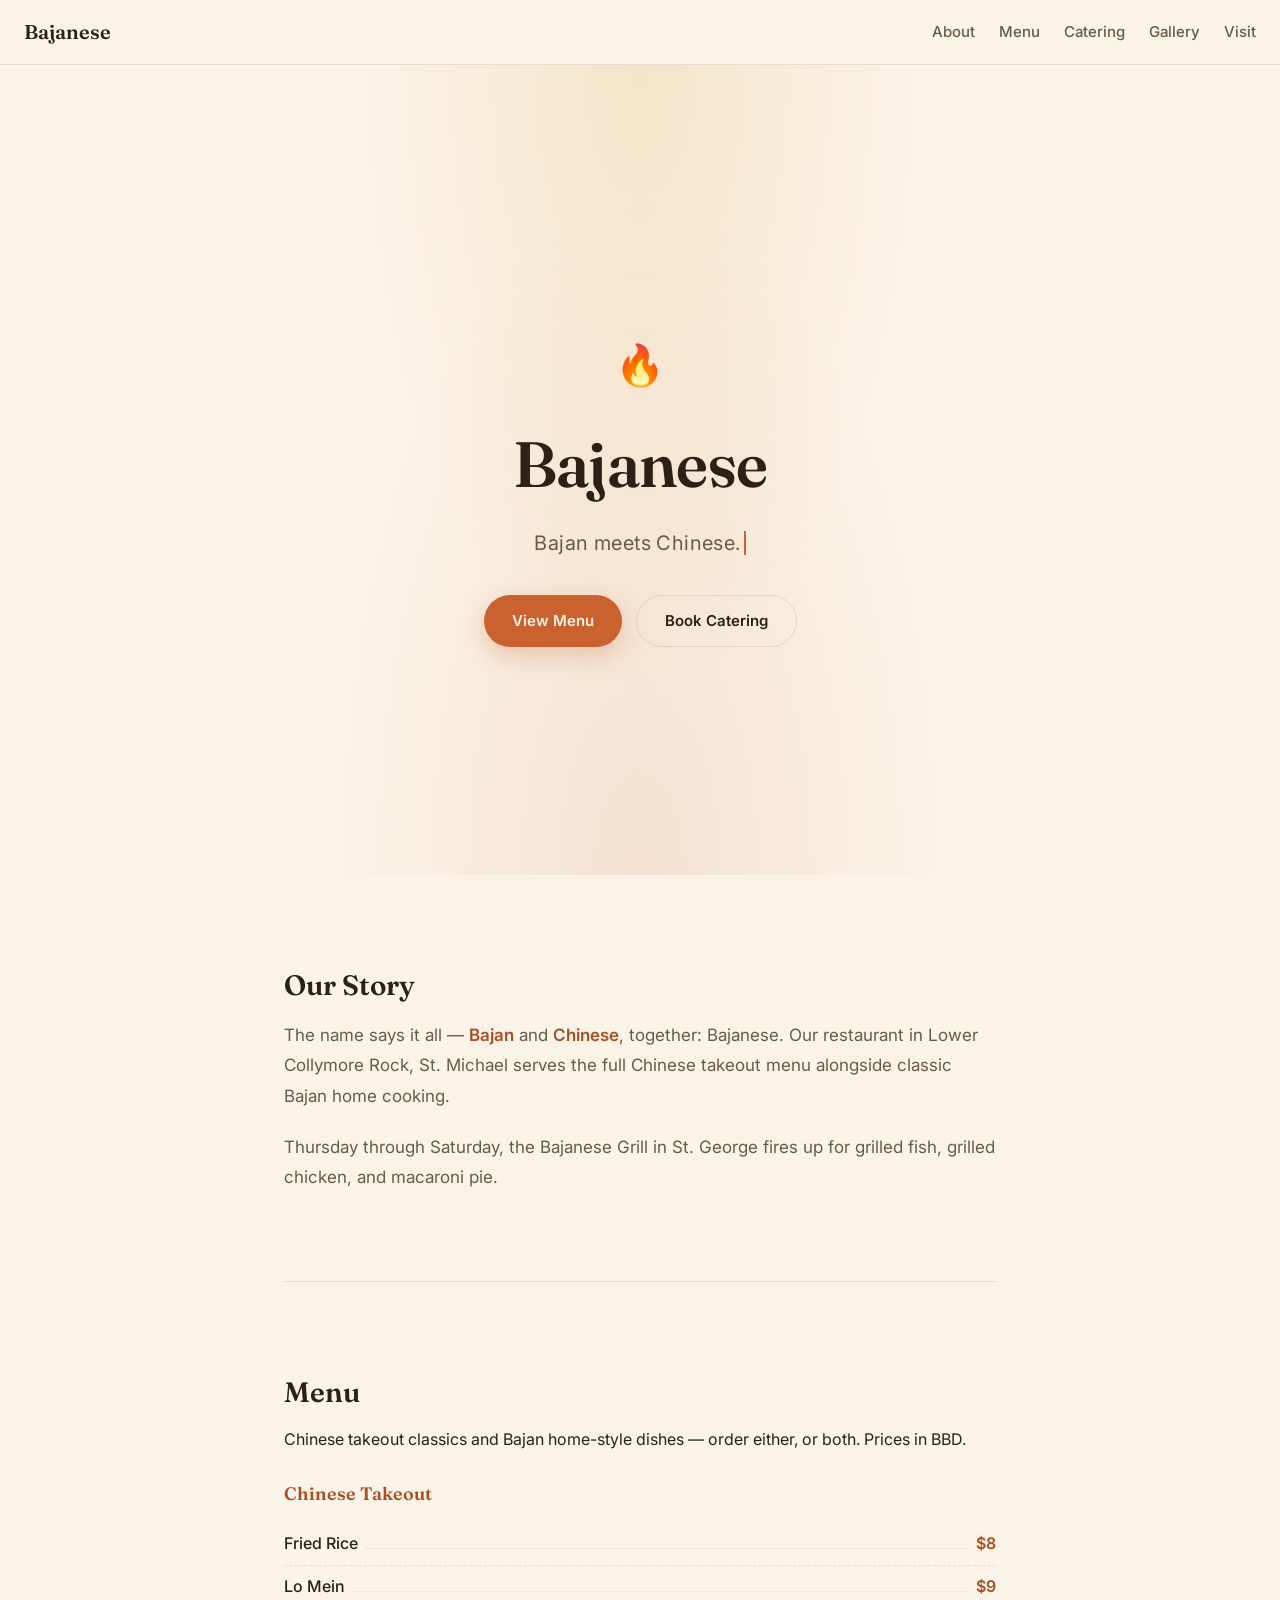
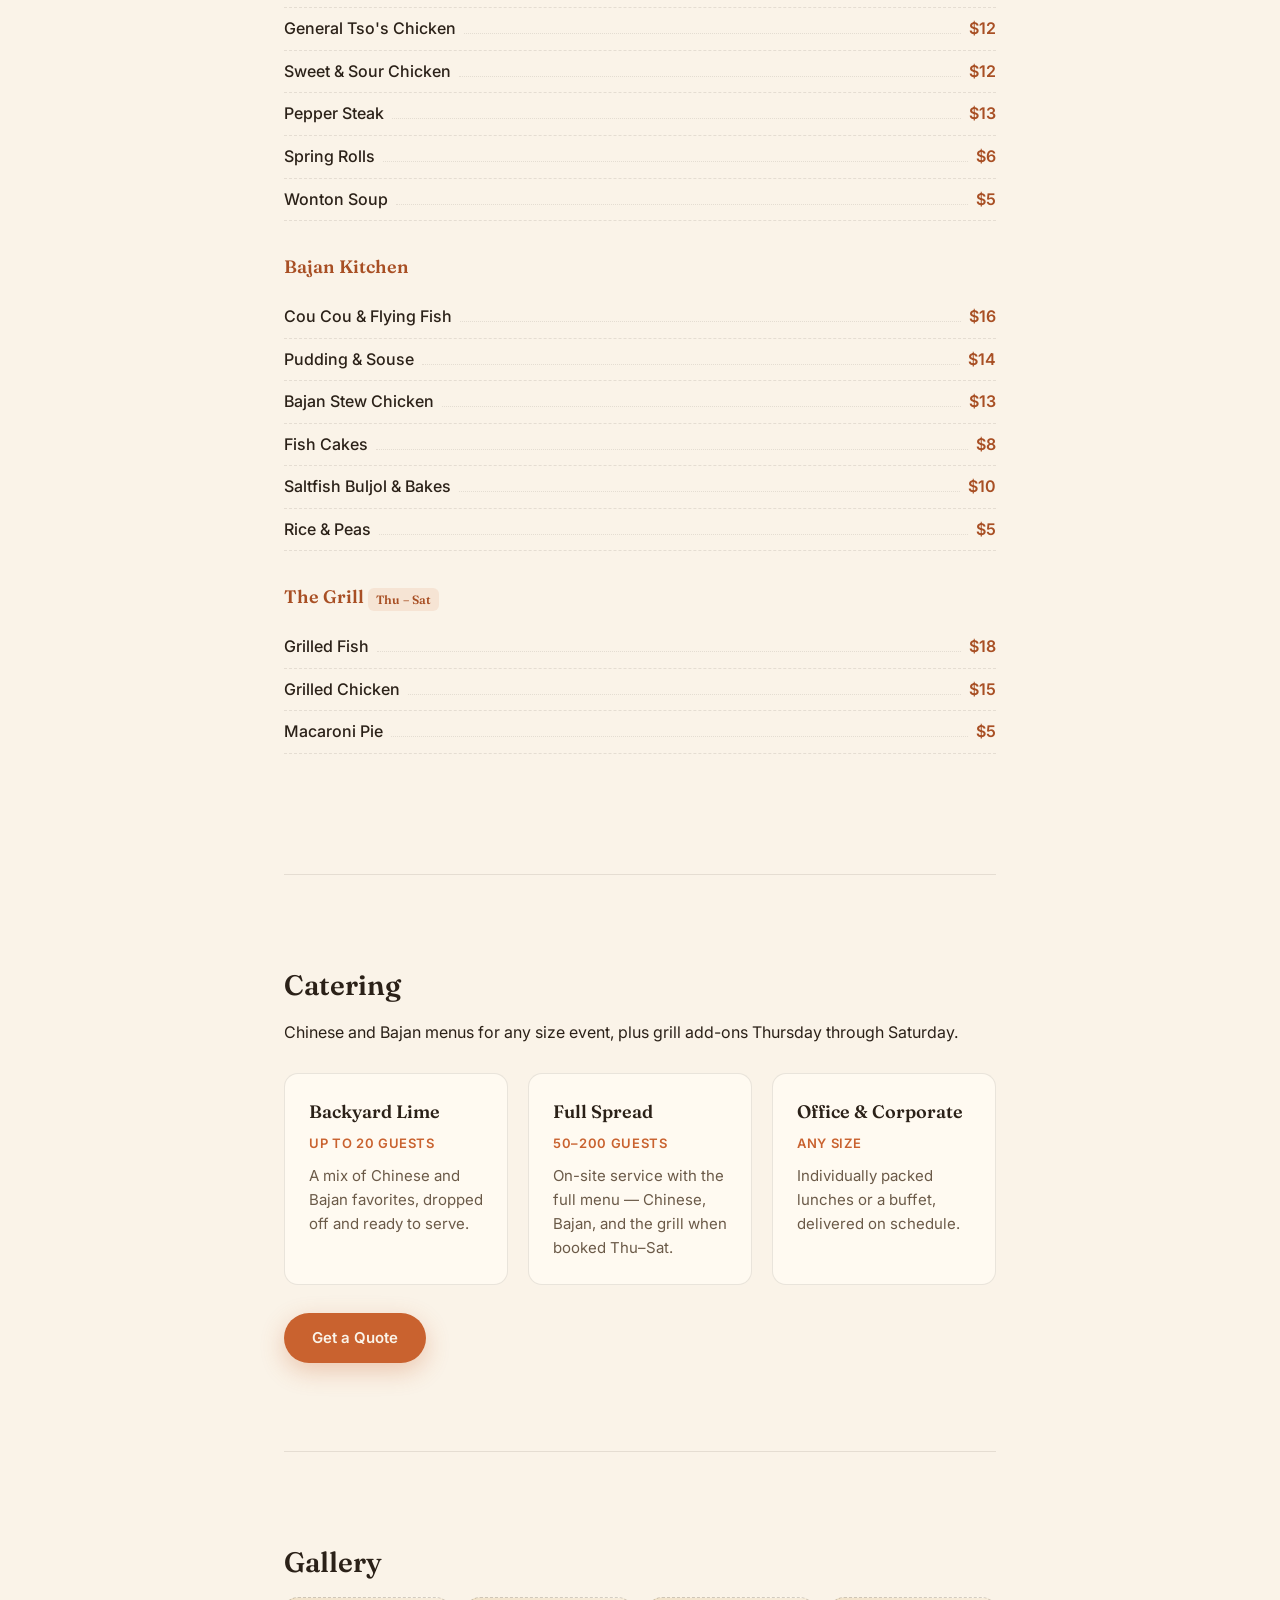
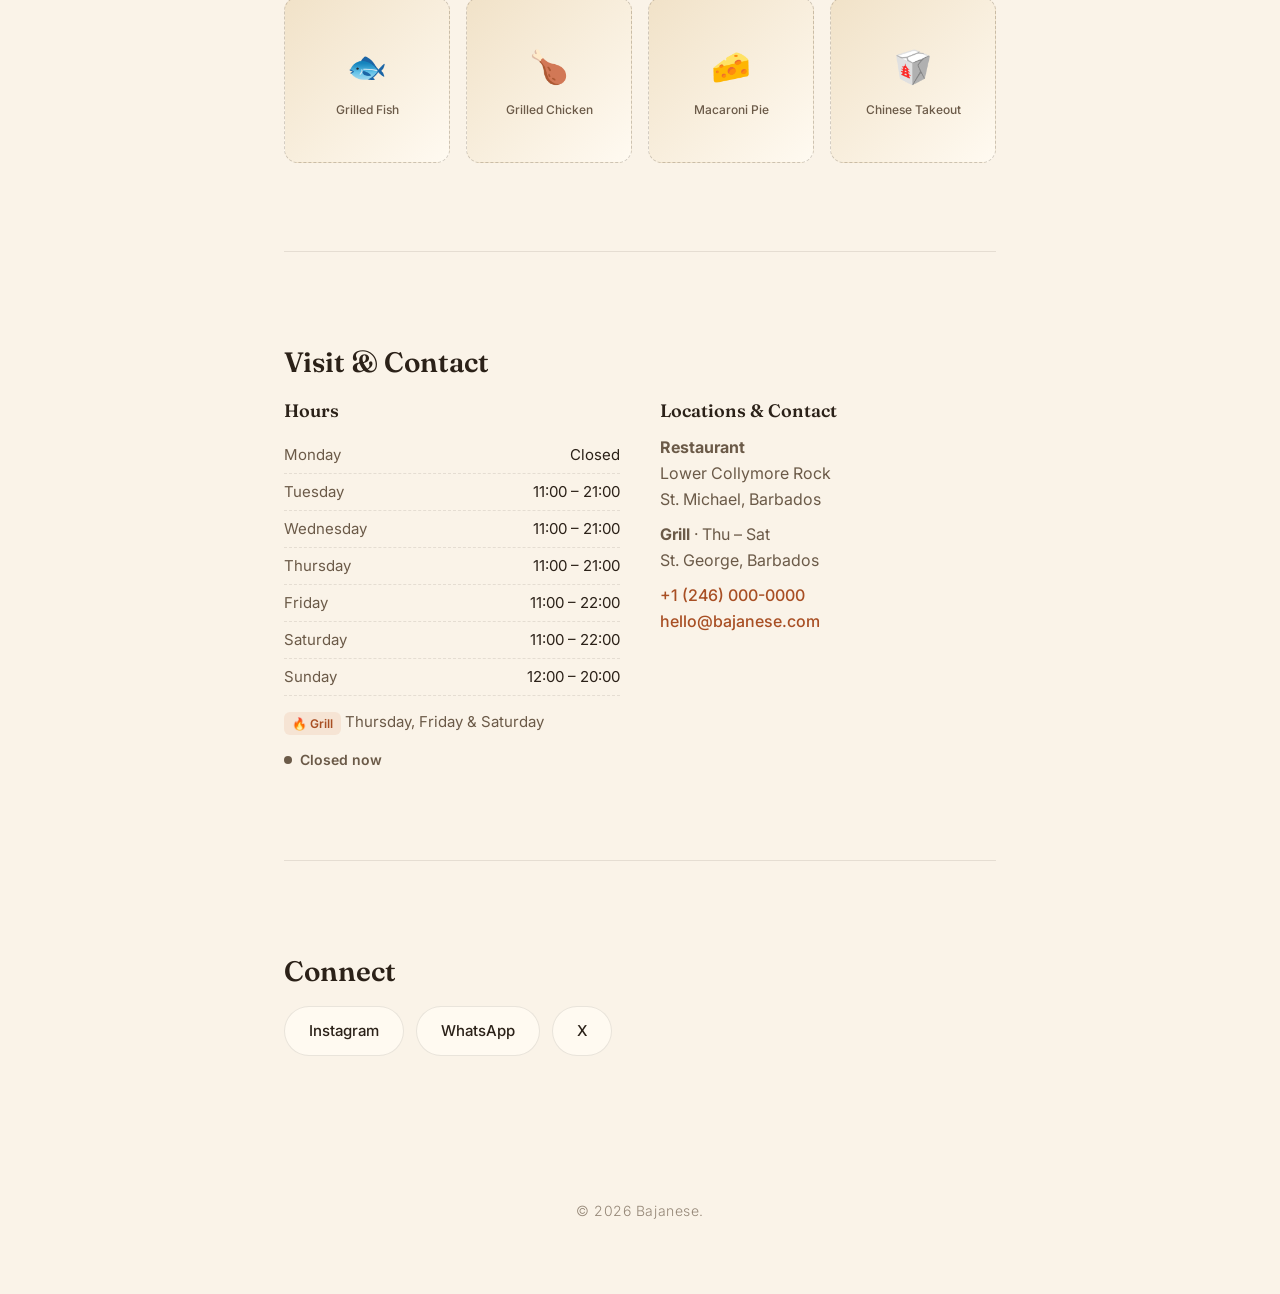
==== commit 5bf5e4c8: "Correct locations and copy on the live site Replace the sample Bridgetown address with the real Rest" ====
--- a/index.html
+++ b/index.html
@@ -41,7 +41,7 @@
       <section id="hero">
         <span class="hero-emoji" aria-hidden="true">🔥</span>
         <h1>Bajanese</h1>
-        <div id="tagline-wrapper" aria-label="Bajan meets Chinese, every day."></div>
+        <div id="tagline-wrapper" aria-label="Bajan meets Chinese."></div>
         <div class="hero-actions">
           <a href="#menu" class="btn btn-primary">View Menu</a>
           <a href="#catering" class="btn btn-secondary">Book Catering</a>
@@ -53,19 +53,19 @@
         <div class="about-content">
           <p>
             The name says it all — <span class="highlight">Bajan</span> and <span class="highlight">Chinese</span>,
-            together: Bajanese. We serve the full Chinese takeout menu alongside classic Bajan home cooking,
-            made to order from the same kitchen.
+            together: Bajanese. Our restaurant in Lower Collymore Rock, St. Michael serves the full
+            Chinese takeout menu alongside classic Bajan home cooking.
           </p>
           <p>
-            Thursday through Saturday we fire up the grill for fresh grilled fish, grilled chicken,
-            and macaroni pie — cooked to order, ready for pickup or delivery.
+            Thursday through Saturday, the Bajanese Grill in St. George fires up for grilled fish,
+            grilled chicken, and macaroni pie.
           </p>
         </div>
       </section>
 
       <section id="menu">
         <h2>Menu</h2>
-        <p class="section-intro">Chinese takeout classics and Bajan home-style dishes — order either, or both.</p>
+        <p class="section-intro">Chinese takeout classics and Bajan home-style dishes — order either, or both. Prices in BBD.</p>
 
         <div class="menu-category">
           <h3>Chinese Takeout</h3>
@@ -157,10 +157,15 @@
             <p id="open-status" class="open-status"></p>
           </div>
           <div class="visit-block">
-            <h3>Location &amp; Contact</h3>
+            <h3>Locations &amp; Contact</h3>
             <address>
-              14 Ocean View Terrace<br>
-              Bridgetown, Barbados
+              <strong>Restaurant</strong><br>
+              Lower Collymore Rock<br>
+              St. Michael, Barbados
+            </address>
+            <address>
+              <strong>Grill</strong> · Thu – Sat<br>
+              St. George, Barbados
             </address>
             <p><a href="tel:+12460000000">+1 (246) 000-0000</a></p>
             <p><a href="mailto:hello@bajanese.com">hello@bajanese.com</a></p>
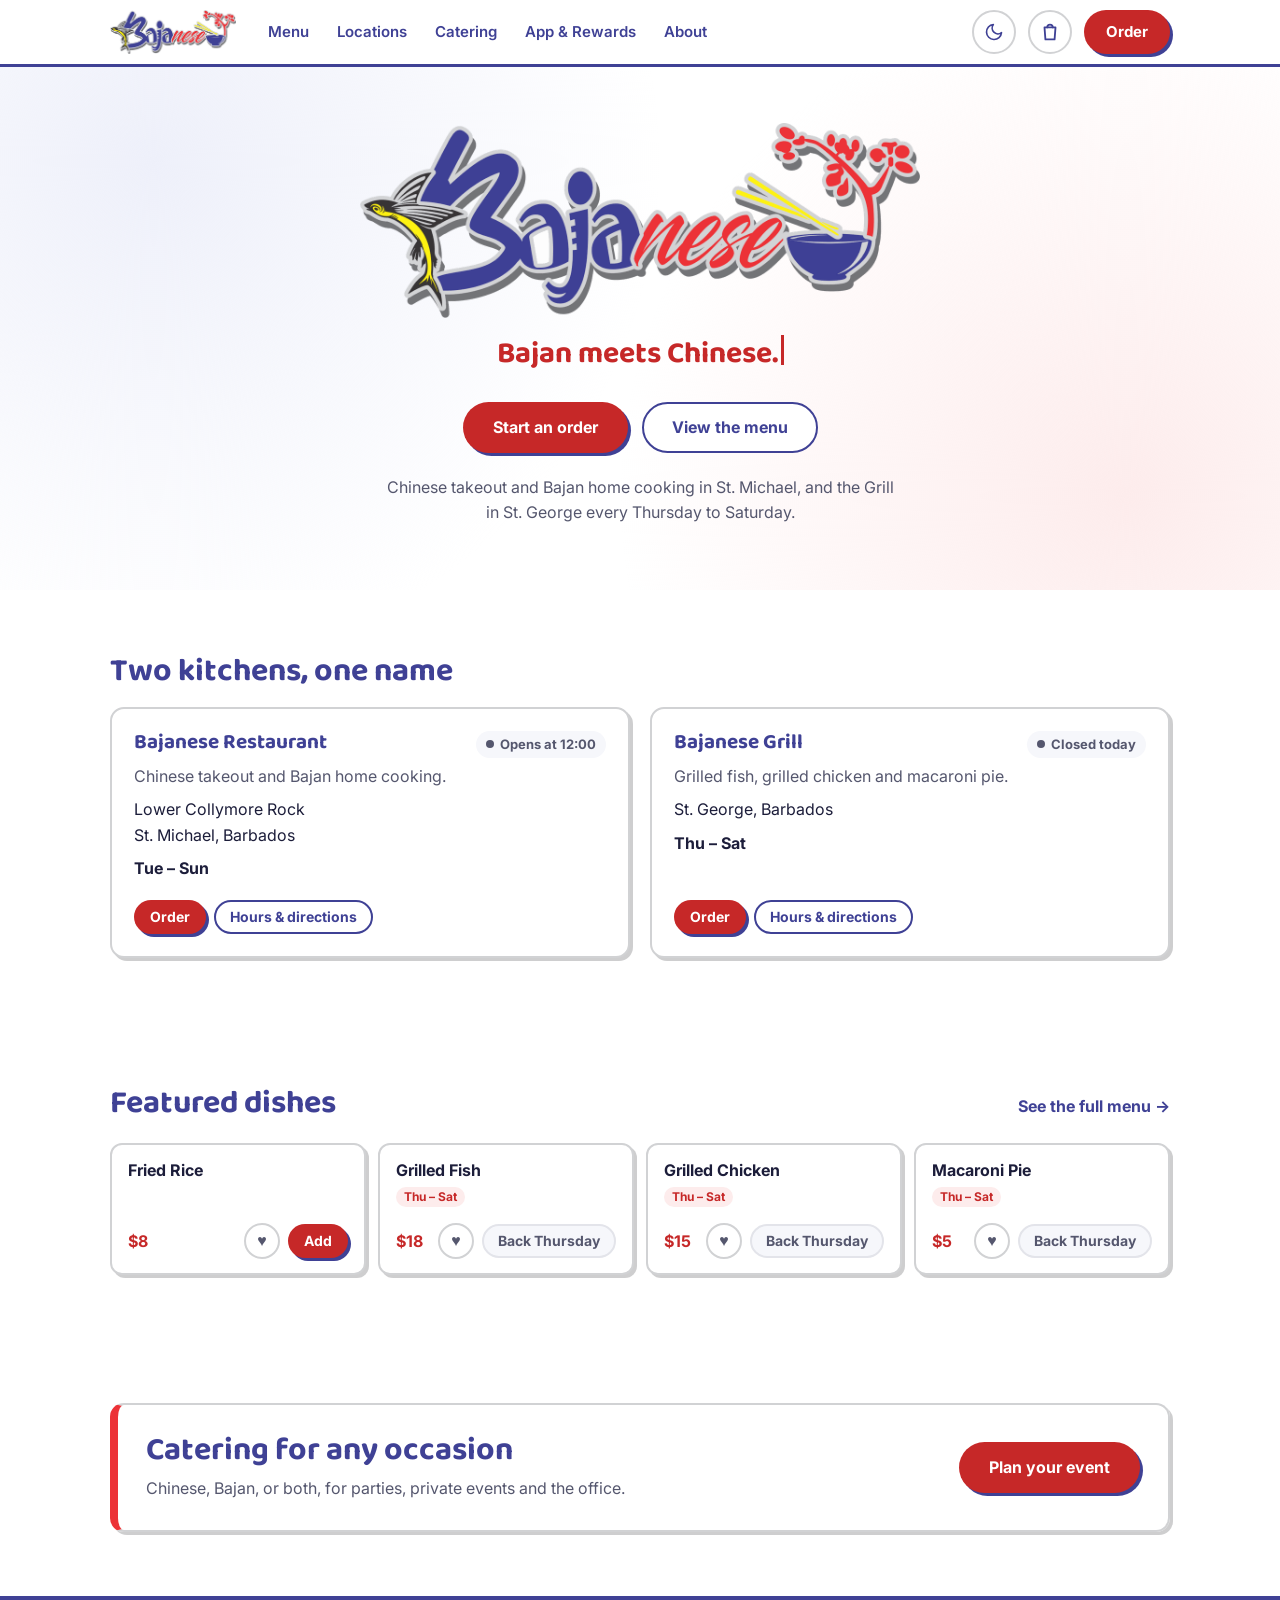
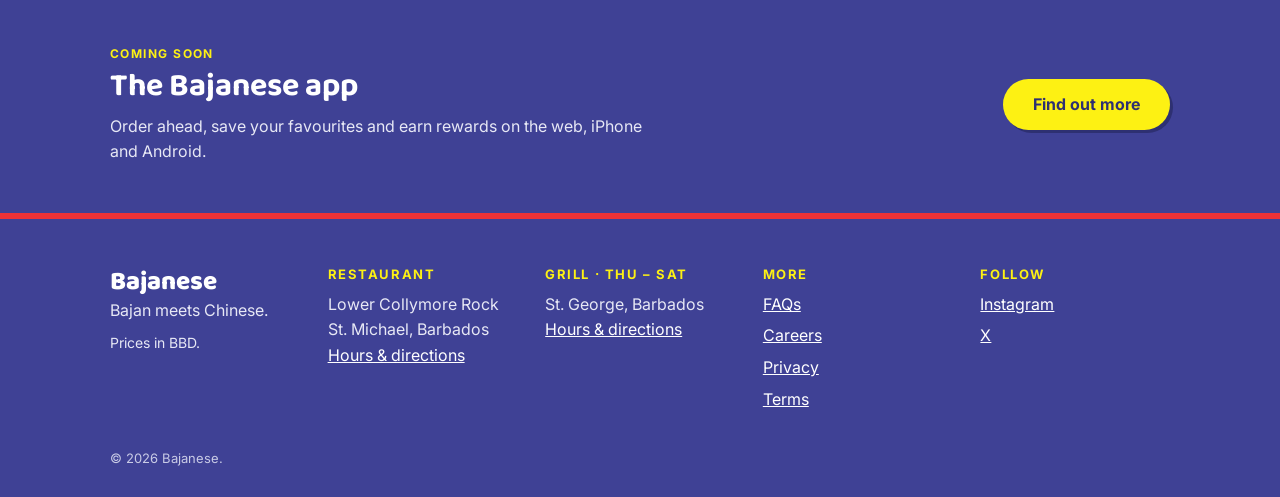
==== commit 552e373c: "Childish Gambino - What Kind Of Love" ====
--- a/index.html
+++ b/index.html
@@ -4,213 +4,153 @@
   <meta charset="UTF-8">
   <meta name="viewport" content="width=device-width, initial-scale=1.0">
   <title>Bajanese — Bajan &amp; Chinese Kitchen</title>
-  <meta name="description" content="Bajanese: Bajan and Chinese takeout fusion, plus weekend grill — fish, chicken, and macaroni pie every Thursday, Friday, and Saturday.">
-  <meta property="og:title" content="Bajanese — Bajan & Chinese Kitchen">
-  <meta property="og:description" content="Bajan and Chinese takeout fusion, plus weekend grill — fish, chicken, and macaroni pie every Thursday, Friday, and Saturday.">
+  <meta name="description" content="Bajanese: Chinese takeout and Bajan home cooking in Lower Collymore Rock, St. Michael, and the Bajanese Grill in St. George, Thursday to Saturday.">
+  <link rel="canonical" href="https://bajanese.com/">
+  <meta property="og:title" content="Bajanese — Bajan &amp; Chinese Kitchen">
+  <meta property="og:description" content="Bajanese: Chinese takeout and Bajan home cooking in Lower Collymore Rock, St. Michael, and the Bajanese Grill in St. George, Thursday to Saturday.">
   <meta property="og:type" content="website">
-  <meta property="og:url" content="https://bajanese.com">
-  <meta name="twitter:card" content="summary">
-  <meta name="twitter:title" content="Bajanese — Bajan & Chinese Kitchen">
-  <meta name="twitter:description" content="Bajan and Chinese takeout fusion, plus weekend grill — fish, chicken, and macaroni pie every Thursday, Friday, and Saturday.">
-  <meta property="og:image" content="https://bajanese.com/profile.png">
-  <meta name="twitter:image" content="https://bajanese.com/profile.png">
+  <meta property="og:url" content="https://bajanese.com/">
+  <meta property="og:image" content="https://bajanese.com/og-image.png">
+  <meta name="twitter:card" content="summary_large_image">
+  <meta name="twitter:title" content="Bajanese — Bajan &amp; Chinese Kitchen">
+  <meta name="twitter:description" content="Bajanese: Chinese takeout and Bajan home cooking in Lower Collymore Rock, St. Michael, and the Bajanese Grill in St. George, Thursday to Saturday.">
+  <meta name="twitter:image" content="https://bajanese.com/og-image.png">
+  <meta name="theme-color" content="#3f4195">
   <link rel="preconnect" href="https://fonts.googleapis.com">
   <link rel="preconnect" href="https://fonts.gstatic.com" crossorigin>
-  <link href="https://fonts.googleapis.com/css2?family=Inter:wght@300;400;500;600;700&family=Fraunces:opsz,wght@9..144,500;9..144,600&display=swap" rel="stylesheet">
+  <link href="https://fonts.googleapis.com/css2?family=Baloo+2:wght@600;700;800&family=Inter:wght@400;500;600;700&display=swap" rel="stylesheet">
+  <script>try{var t=localStorage.getItem('bajanese.theme');if(t==='light'||t==='dark')document.documentElement.setAttribute('data-theme',t);}catch(e){}</script>
   <link rel="stylesheet" href="style.css">
-  <link rel="icon" href="data:image/svg+xml,<svg xmlns='http://www.w3.org/2000/svg' viewBox='0 0 100 100'><text y='.9em' font-size='90'>🔥</text></svg>">
+  <link rel="icon" href="data:image/svg+xml,<svg xmlns='http://www.w3.org/2000/svg' viewBox='0 0 100 100'><text y='.9em' font-size='90'>🥢</text></svg>">
 </head>
 <body>
 
   <a href="#main-content" class="skip-link">Skip to content</a>
 
-  <header id="site-header">
-    <a href="#main-content" class="brand">Bajanese</a>
-    <nav aria-label="Primary">
-      <a href="#about">About</a>
-      <a href="#menu">Menu</a>
-      <a href="#catering">Catering</a>
-      <a href="#gallery">Gallery</a>
-      <a href="#visit">Visit</a>
-    </nav>
+  <header class="site-header">
+    <div class="header-inner">
+      <a href="index.html" class="brand"><img src="logo-header.png" width="260" height="91" alt="Bajanese home"></a>
+      <nav class="site-nav" aria-label="Primary">
+        <a href="menu.html">Menu</a>
+        <a href="locations.html">Locations</a>
+        <a href="catering.html">Catering</a>
+        <a href="app.html">App &amp; Rewards</a>
+        <a href="about.html">About</a>
+      </nav>
+      <div class="header-actions">
+        <a href="#" class="header-signin" data-site-link="accountUrl" hidden>Sign in</a>
+        <button type="button" class="icon-btn theme-toggle" data-theme-toggle aria-pressed="false" aria-label="Dark mode" hidden><svg class="icon-moon" width="20" height="20" viewBox="0 0 24 24" fill="none" stroke="currentColor" stroke-width="2" stroke-linecap="round" stroke-linejoin="round" aria-hidden="true" focusable="false"><path d="M21 12.8A9 9 0 1 1 11.2 3a7 7 0 0 0 9.8 9.8z"/></svg><svg class="icon-sun" width="20" height="20" viewBox="0 0 24 24" fill="none" stroke="currentColor" stroke-width="2" stroke-linecap="round" stroke-linejoin="round" aria-hidden="true" focusable="false"><circle cx="12" cy="12" r="4"/><path d="M12 2v2M12 20v2M4.9 4.9l1.4 1.4M17.7 17.7l1.4 1.4M2 12h2M20 12h2M4.9 19.1l1.4-1.4M17.7 6.3l1.4-1.4"/></svg></button>
+        <a href="order.html" class="icon-btn" data-cart-link aria-label="Your order, 0 items"><svg width="22" height="22" viewBox="0 0 24 24" fill="none" stroke="currentColor" stroke-width="2" stroke-linecap="round" stroke-linejoin="round" aria-hidden="true" focusable="false"><path d="M6 7h12l-1 13H7L6 7z"/><path d="M9 7a3 3 0 0 1 6 0"/></svg><span class="cart-count" data-cart-count hidden>0</span></a>
+        <a href="menu.html" class="btn btn-order" data-order-link>Order</a>
+      </div>
+    </div>
   </header>
 
-  <div class="content-wrapper">
-    <main id="main-content">
+  <main id="main-content">
 
-      <section id="hero">
-        <span class="hero-emoji" aria-hidden="true">🔥</span>
-        <h1>Bajanese</h1>
-        <div id="tagline-wrapper" aria-label="Bajan meets Chinese."></div>
+    <section class="hero">
+      <div class="container">
+        <h1 class="visually-hidden">Bajanese</h1>
+        <img class="hero-logo" src="logo-hero.png" width="1200" height="418" alt="">
+        <p class="hero-tagline"><span class="visually-hidden">Bajan meets Chinese.</span><span aria-hidden="true" data-typewriter="Bajan meets Chinese.">Bajan meets Chinese.</span></p>
         <div class="hero-actions">
-          <a href="#menu" class="btn btn-primary">View Menu</a>
-          <a href="#catering" class="btn btn-secondary">Book Catering</a>
+          <a href="menu.html" class="btn btn-order btn-lg" data-order-link>Start an order</a>
+          <a href="menu.html" class="btn btn-secondary btn-lg">View the menu</a>
         </div>
-      </section>
+        <p class="hero-note">Chinese takeout and Bajan home cooking in St. Michael, and the Grill in St. George every Thursday to Saturday.</p>
+      </div>
+    </section>
 
-      <section id="about">
-        <h2>Our Story</h2>
-        <div class="about-content">
-          <p>
-            The name says it all — <span class="highlight">Bajan</span> and <span class="highlight">Chinese</span>,
-            together: Bajanese. Our restaurant in Lower Collymore Rock, St. Michael serves the full
-            Chinese takeout menu alongside classic Bajan home cooking.
-          </p>
-          <p>
-            Thursday through Saturday, the Bajanese Grill in St. George fires up for grilled fish,
-            grilled chicken, and macaroni pie.
-          </p>
+    <section class="section reveal" aria-labelledby="kitchens-heading">
+      <div class="container">
+        <h2 id="kitchens-heading">Two kitchens, one name</h2>
+        <div class="location-grid" data-locations="compact">
+          <p>Restaurant: Lower Collymore Rock, St. Michael. Grill: St. George, Thursday to Saturday.</p>
         </div>
-      </section>
+      </div>
+    </section>
 
-      <section id="menu">
-        <h2>Menu</h2>
-        <p class="section-intro">Chinese takeout classics and Bajan home-style dishes — order either, or both. Prices in BBD.</p>
+    <section class="section section-tint reveal" data-deals-section hidden aria-labelledby="deals-heading">
+      <div class="container">
+        <h2 id="deals-heading">Deals</h2>
+        <div class="deal-grid" data-deals></div>
+      </div>
+    </section>
 
-        <div class="menu-category">
-          <h3>Chinese Takeout</h3>
-          <ul class="menu-list">
-            <li><span class="menu-item-name">Fried Rice</span><span class="menu-item-dots"></span><span class="menu-item-price">$8</span></li>
-            <li><span class="menu-item-name">Lo Mein</span><span class="menu-item-dots"></span><span class="menu-item-price">$9</span></li>
-            <li><span class="menu-item-name">General Tso's Chicken</span><span class="menu-item-dots"></span><span class="menu-item-price">$12</span></li>
-            <li><span class="menu-item-name">Sweet &amp; Sour Chicken</span><span class="menu-item-dots"></span><span class="menu-item-price">$12</span></li>
-            <li><span class="menu-item-name">Pepper Steak</span><span class="menu-item-dots"></span><span class="menu-item-price">$13</span></li>
-            <li><span class="menu-item-name">Spring Rolls</span><span class="menu-item-dots"></span><span class="menu-item-price">$6</span></li>
-            <li><span class="menu-item-name">Wonton Soup</span><span class="menu-item-dots"></span><span class="menu-item-price">$5</span></li>
-          </ul>
+    <section class="section reveal" aria-labelledby="featured-heading">
+      <div class="container">
+        <div class="section-head">
+          <h2 id="featured-heading">Featured dishes</h2>
+          <a href="menu.html" class="text-link">See the full menu &rarr;</a>
         </div>
+        <ul class="menu-items is-grid" data-featured></ul>
+      </div>
+    </section>
 
-        <div class="menu-category">
-          <h3>Bajan Kitchen</h3>
-          <ul class="menu-list">
-            <li><span class="menu-item-name">Cou Cou &amp; Flying Fish</span><span class="menu-item-dots"></span><span class="menu-item-price">$16</span></li>
-            <li><span class="menu-item-name">Pudding &amp; Souse</span><span class="menu-item-dots"></span><span class="menu-item-price">$14</span></li>
-            <li><span class="menu-item-name">Bajan Stew Chicken</span><span class="menu-item-dots"></span><span class="menu-item-price">$13</span></li>
-            <li><span class="menu-item-name">Fish Cakes</span><span class="menu-item-dots"></span><span class="menu-item-price">$8</span></li>
-            <li><span class="menu-item-name">Saltfish Buljol &amp; Bakes</span><span class="menu-item-dots"></span><span class="menu-item-price">$10</span></li>
-            <li><span class="menu-item-name">Rice &amp; Peas</span><span class="menu-item-dots"></span><span class="menu-item-price">$5</span></li>
-          </ul>
+    <section class="section reveal" aria-labelledby="catering-heading">
+      <div class="container">
+        <div class="callout">
+          <div>
+            <h2 id="catering-heading">Catering for any occasion</h2>
+            <p>Chinese, Bajan, or both, for parties, private events and the office.</p>
+          </div>
+          <a class="btn btn-order btn-lg" href="catering.html">Plan your event</a>
         </div>
+      </div>
+    </section>
 
-        <div class="menu-category">
-          <h3>The Grill <span class="badge">Thu – Sat</span></h3>
-          <ul class="menu-list">
-            <li><span class="menu-item-name">Grilled Fish</span><span class="menu-item-dots"></span><span class="menu-item-price">$18</span></li>
-            <li><span class="menu-item-name">Grilled Chicken</span><span class="menu-item-dots"></span><span class="menu-item-price">$15</span></li>
-            <li><span class="menu-item-name">Macaroni Pie</span><span class="menu-item-dots"></span><span class="menu-item-price">$5</span></li>
-          </ul>
+    <section class="band-indigo reveal" aria-labelledby="app-heading">
+      <div class="container band-inner">
+        <div>
+          <p class="eyebrow">Coming soon</p>
+          <h2 id="app-heading">The Bajanese app</h2>
+          <p>Order ahead, save your favourites and earn rewards on the web, iPhone and Android.</p>
         </div>
-      </section>
+        <a class="btn btn-yellow btn-lg" href="app.html">Find out more</a>
+      </div>
+    </section>
 
-      <section id="catering">
-        <h2>Catering</h2>
-        <p class="section-intro">Chinese and Bajan menus for any size event, plus grill add-ons Thursday through Saturday.</p>
-        <div class="catering-grid">
+  </main>
 
-          <div class="catering-card">
-            <h3>Backyard Lime</h3>
-            <p class="catering-size">Up to 20 guests</p>
-            <p>A mix of Chinese and Bajan favorites, dropped off and ready to serve.</p>
-          </div>
-
-          <div class="catering-card">
-            <h3>Full Spread</h3>
-            <p class="catering-size">50–200 guests</p>
-            <p>On-site service with the full menu — Chinese, Bajan, and the grill when booked Thu–Sat.</p>
-          </div>
-
-          <div class="catering-card">
-            <h3>Office &amp; Corporate</h3>
-            <p class="catering-size">Any size</p>
-            <p>Individually packed lunches or a buffet, delivered on schedule.</p>
-          </div>
-
-        </div>
-        <a href="#visit" class="btn btn-primary catering-cta">Get a Quote</a>
-      </section>
-
-      <section id="gallery">
-        <h2>Gallery</h2>
-        <div class="gallery-grid">
-          <div class="gallery-tile"><span aria-hidden="true">🐟</span><p>Grilled Fish</p></div>
-          <div class="gallery-tile"><span aria-hidden="true">🍗</span><p>Grilled Chicken</p></div>
-          <div class="gallery-tile"><span aria-hidden="true">🧀</span><p>Macaroni Pie</p></div>
-          <div class="gallery-tile"><span aria-hidden="true">🥡</span><p>Chinese Takeout</p></div>
-        </div>
-      </section>
-
-      <section id="visit">
-        <h2>Visit &amp; Contact</h2>
-        <div class="visit-grid">
-          <div class="visit-block">
-            <h3>Hours</h3>
-            <ul class="hours-list" id="hours-list">
-              <li><span>Monday</span><span>Closed</span></li>
-              <li><span>Tuesday</span><span>11:00 – 21:00</span></li>
-              <li><span>Wednesday</span><span>11:00 – 21:00</span></li>
-              <li><span>Thursday</span><span>11:00 – 21:00</span></li>
-              <li><span>Friday</span><span>11:00 – 22:00</span></li>
-              <li><span>Saturday</span><span>11:00 – 22:00</span></li>
-              <li><span>Sunday</span><span>12:00 – 20:00</span></li>
-            </ul>
-            <p class="grill-note"><span class="badge">🔥 Grill</span> Thursday, Friday &amp; Saturday</p>
-            <p id="open-status" class="open-status"></p>
-          </div>
-          <div class="visit-block">
-            <h3>Locations &amp; Contact</h3>
-            <address>
-              <strong>Restaurant</strong><br>
-              Lower Collymore Rock<br>
-              St. Michael, Barbados
-            </address>
-            <address>
-              <strong>Grill</strong> · Thu – Sat<br>
-              St. George, Barbados
-            </address>
-            <p><a href="tel:+12460000000">+1 (246) 000-0000</a></p>
-            <p><a href="mailto:hello@bajanese.com">hello@bajanese.com</a></p>
-          </div>
-        </div>
-      </section>
-
-      <section id="connect">
-        <h2>Connect</h2>
-        <div class="social-grid">
-
-          <a href="https://instagram.com/bajanese.bb"
-             class="social-link"
-             data-platform="instagram"
-             aria-label="Instagram profile"
-             target="_blank" rel="noopener">
-            <span>Instagram</span>
-          </a>
-
-          <a href="https://wa.me/12460000000"
-             class="social-link"
-             data-platform="whatsapp"
-             aria-label="Message on WhatsApp"
-             target="_blank" rel="noopener">
-            <span>WhatsApp</span>
-          </a>
-
-          <a href="https://x.com/bajanese"
-             class="social-link"
-             data-platform="twitter"
-             aria-label="X profile"
-             target="_blank" rel="noopener">
-            <span>X</span>
-          </a>
-
-        </div>
-      </section>
-
-    </main>
-
-    <footer>
-      <p>© 2026 Bajanese.</p>
-    </footer>
-  </div>
+  <footer class="site-footer">
+    <div class="footer-inner">
+      <div>
+        <p class="footer-brand">Bajanese</p>
+        <p>Bajan meets Chinese.</p>
+        <p class="footer-note">Prices in BBD.</p>
+      </div>
+      <div>
+        <h2 class="footer-heading">Restaurant</h2>
+        <p>Lower Collymore Rock<br>St. Michael, Barbados</p>
+        <p><a href="locations.html#restaurant">Hours &amp; directions</a></p>
+      </div>
+      <div>
+        <h2 class="footer-heading">Grill · Thu – Sat</h2>
+        <p>St. George, Barbados</p>
+        <p><a href="locations.html#grill">Hours &amp; directions</a></p>
+      </div>
+      <div>
+        <h2 class="footer-heading">More</h2>
+        <ul class="footer-links">
+          <li><a href="faq.html">FAQs</a></li>
+          <li><a href="careers.html">Careers</a></li>
+          <li><a href="privacy.html">Privacy</a></li>
+          <li><a href="terms.html">Terms</a></li>
+        </ul>
+      </div>
+      <div>
+        <h2 class="footer-heading">Follow</h2>
+        <ul class="footer-links">
+          <li><a href="https://instagram.com/bajanese.bb" data-site-link="instagram" target="_blank" rel="noopener">Instagram</a></li>
+          <li hidden><a href="#" data-site-link="facebook" target="_blank" rel="noopener">Facebook</a></li>
+          <li><a href="https://x.com/bajanese" data-site-link="x" target="_blank" rel="noopener">X</a></li>
+        </ul>
+      </div>
+    </div>
+    <p class="footer-copy">© 2026 Bajanese.</p>
+  </footer>
 
   <script src="script.js"></script>
+  <script src="cart.js"></script>
 </body>
 </html>
--- a/style.css
+++ b/style.css
@@ -1,15 +1,65 @@
+/* Fill tokens (--brand-*) stay the same in both themes; text uses --text-indigo / --text-red. */
 :root {
-  --color-cream: #faf3e8;
-  --color-cream-deep: #f1e2c8;
-  --color-card: #fffaf1;
-  --color-charcoal: #2b2118;
-  --color-charcoal-soft: #6b5a48;
-  --color-terracotta: #c9622f;
-  --color-terracotta-deep: #a84f24;
-  --color-gold: #d9a441;
-  --color-line: rgba(43, 33, 24, 0.1);
-  --font-primary: 'Inter', -apple-system, BlinkMacSystemFont, 'Segoe UI', sans-serif;
-  --font-display: 'Fraunces', Georgia, serif;
+  color-scheme: light;
+  --text-indigo: #3f4195;
+  --text-red: #c62828;
+  --brand-indigo: #3f4195;
+  --brand-indigo-deep: #2e3072;
+  --brand-indigo-tint: #eef0fa;
+  --brand-red: #ec3237;
+  --brand-red-strong: #c62828;
+  --brand-red-tint: #fdecec;
+  --brand-yellow: #fdf113;
+  --sticker-outline: #d1d2d4;
+  --sticker-shadow: #727376;
+  --surface: #ffffff;
+  --surface-alt: #f6f7fb;
+  --ink: #1c1d3a;
+  --ink-soft: #55576e;
+  --line: #e3e4ea;
+  --success: #1e7a3c;
+  --success-tint: #e6f4ea;
+  --font-body: 'Inter', -apple-system, BlinkMacSystemFont, 'Segoe UI', sans-serif;
+  --font-display: 'Baloo 2', 'Arial Rounded MT Bold', 'Segoe UI', sans-serif;
+  --radius: 14px;
+  --shadow-sticker: 3px 3px 0 rgba(114, 115, 118, 0.35);
+  --container: 1100px;
+}
+
+@media (prefers-color-scheme: dark) {
+  :root:not([data-theme="light"]) {
+    color-scheme: dark;
+    --text-indigo: #aeb0ff;
+    --text-red: #ff8a85;
+    --brand-indigo-tint: #202258;
+    --brand-red-tint: #3b1820;
+    --sticker-outline: #3a3c6a;
+    --surface: #121328;
+    --surface-alt: #1a1b36;
+    --ink: #ecedf7;
+    --ink-soft: #b3b5cc;
+    --line: #2c2e55;
+    --success: #7ad69a;
+    --success-tint: #143322;
+    --shadow-sticker: 3px 3px 0 rgba(0, 0, 0, 0.45);
+  }
+}
+
+:root[data-theme="dark"] {
+  color-scheme: dark;
+  --text-indigo: #aeb0ff;
+  --text-red: #ff8a85;
+  --brand-indigo-tint: #202258;
+  --brand-red-tint: #3b1820;
+  --sticker-outline: #3a3c6a;
+  --surface: #121328;
+  --surface-alt: #1a1b36;
+  --ink: #ecedf7;
+  --ink-soft: #b3b5cc;
+  --line: #2c2e55;
+  --success: #7ad69a;
+  --success-tint: #143322;
+  --shadow-sticker: 3px 3px 0 rgba(0, 0, 0, 0.45);
 }
 
 *, *::before, *::after {
@@ -18,19 +68,64 @@
   box-sizing: border-box;
 }
 
+[hidden] {
+  display: none !important;
+}
+
 html {
   scroll-behavior: smooth;
-  scrollbar-color: var(--color-terracotta) var(--color-cream);
-  scrollbar-width: thin;
+  scroll-padding-top: 96px;
 }
 
 body {
-  font-family: var(--font-primary);
-  background-color: var(--color-cream);
-  color: var(--color-charcoal);
+  font-family: var(--font-body);
+  background: var(--surface);
+  color: var(--ink);
   line-height: 1.6;
   -webkit-font-smoothing: antialiased;
   -moz-osx-font-smoothing: grayscale;
+}
+
+img {
+  max-width: 100%;
+}
+
+a {
+  color: var(--text-indigo);
+}
+
+h1, h2, h3 {
+  font-family: var(--font-display);
+  color: var(--text-indigo);
+  line-height: 1.15;
+}
+
+h1 {
+  font-size: clamp(2.25rem, 5vw, 3.25rem);
+  font-weight: 800;
+}
+
+h2 {
+  font-size: clamp(1.5rem, 3vw, 2rem);
+  font-weight: 700;
+  margin-bottom: 16px;
+}
+
+h3 {
+  font-size: 1.3rem;
+  font-weight: 700;
+}
+
+.visually-hidden {
+  position: absolute;
+  width: 1px;
+  height: 1px;
+  padding: 0;
+  margin: -1px;
+  overflow: hidden;
+  clip: rect(0, 0, 0, 0);
+  white-space: nowrap;
+  border: 0;
 }
 
 /* ─── Skip link ─── */
@@ -39,182 +134,375 @@
   position: fixed;
   top: -100%;
   left: 16px;
-  z-index: 100;
+  z-index: 200;
   padding: 8px 16px;
-  background: var(--color-terracotta);
-  color: var(--color-cream);
-  font-size: 0.875rem;
-  font-weight: 500;
+  background: var(--brand-indigo);
+  color: #fff;
+  font-weight: 600;
   text-decoration: none;
-  border-radius: 0 0 6px 6px;
-  transition: top 0.2s ease;
+  border-radius: 0 0 8px 8px;
 }
 
 .skip-link:focus {
   top: 0;
 }
 
+:focus-visible {
+  outline: 3px solid var(--text-indigo);
+  outline-offset: 2px;
+}
+
+/* ─── Layout ─── */
+
+.container {
+  max-width: var(--container);
+  margin: 0 auto;
+  padding-inline: 20px;
+}
+
+.narrow {
+  max-width: 760px;
+}
+
+.section {
+  padding-block: 64px;
+}
+
+.section-sm {
+  padding-block: 32px 64px;
+}
+
+.section-tint {
+  background: var(--surface-alt);
+}
+
+.section-head {
+  display: flex;
+  flex-wrap: wrap;
+  justify-content: space-between;
+  align-items: baseline;
+  gap: 8px 20px;
+  margin-bottom: 20px;
+}
+
+.section-head h2 {
+  margin-bottom: 0;
+}
+
+.page-head {
+  background: var(--brand-indigo-tint);
+  border-bottom: 1px solid var(--line);
+  padding-block: 40px 32px;
+}
+
+.page-head p {
+  color: var(--ink-soft);
+  max-width: 62ch;
+  margin-top: 8px;
+  font-size: 1.0625rem;
+}
+
+.eyebrow {
+  text-transform: uppercase;
+  letter-spacing: 0.12em;
+  font-size: 0.75rem;
+  font-weight: 700;
+  color: var(--text-red);
+  margin-bottom: 6px;
+}
+
+.text-link {
+  font-weight: 700;
+  text-decoration: none;
+}
+
+.text-link:hover {
+  text-decoration: underline;
+}
+
+.hint,
+.optional {
+  color: var(--ink-soft);
+  font-size: 0.875rem;
+  font-weight: 400;
+}
+
+.notice {
+  padding: 14px 18px;
+  border-radius: 12px;
+  background: var(--surface-alt);
+  border: 2px solid var(--sticker-outline);
+}
+
 /* ─── Header ─── */
 
-#site-header {
+.site-header {
   position: sticky;
   top: 0;
   z-index: 50;
-  display: flex;
-  align-items: center;
-  justify-content: space-between;
-  flex-wrap: wrap;
+  background: var(--surface);
+  border-bottom: 3px solid var(--brand-indigo);
+}
+
+.header-inner {
+  max-width: var(--container);
+  margin: 0 auto;
+  padding: 10px 20px;
+  display: flex;
+  align-items: center;
+  gap: 8px 20px;
+}
+
+.brand {
+  flex-shrink: 0;
+}
+
+.brand img {
+  display: block;
+  height: 44px;
+  width: auto;
+}
+
+.site-nav {
+  display: flex;
+  gap: 4px;
+  flex: 1;
+}
+
+.site-nav a {
+  padding: 8px 12px;
+  border-radius: 999px;
+  color: var(--text-indigo);
+  font-weight: 600;
+  font-size: 0.9375rem;
+  text-decoration: none;
+  white-space: nowrap;
+}
+
+.site-nav a:hover {
+  background: var(--brand-indigo-tint);
+}
+
+.site-nav a[aria-current="page"] {
+  background: var(--brand-indigo);
+  color: var(--brand-yellow);
+}
+
+.header-actions {
+  display: flex;
+  align-items: center;
   gap: 12px;
-  padding: 16px 24px;
-  background: rgba(250, 243, 232, 0.88);
-  backdrop-filter: blur(10px);
-  -webkit-backdrop-filter: blur(10px);
-  border-bottom: 1px solid var(--color-line);
-}
-
-#site-header .brand {
-  font-family: var(--font-display);
-  font-size: 1.25rem;
+  margin-left: auto;
+}
+
+.header-signin {
   font-weight: 600;
-  color: var(--color-charcoal);
   text-decoration: none;
 }
 
-#site-header nav {
-  display: flex;
-  flex-wrap: wrap;
-  gap: 24px;
-}
-
-#site-header nav a {
-  color: var(--color-charcoal-soft);
+.icon-btn {
+  position: relative;
+  display: inline-flex;
+  align-items: center;
+  justify-content: center;
+  flex-shrink: 0;
+  width: 44px;
+  height: 44px;
+  padding: 0;
+  border-radius: 50%;
+  border: 2px solid var(--sticker-outline);
+  background: var(--surface);
+  color: var(--text-indigo);
+  cursor: pointer;
+}
+
+.icon-btn:hover {
+  border-color: var(--text-indigo);
+}
+
+.theme-toggle[aria-pressed="true"] .icon-moon,
+.theme-toggle[aria-pressed="false"] .icon-sun {
+  display: none;
+}
+
+.cart-count {
+  position: absolute;
+  top: -6px;
+  right: -6px;
+  min-width: 20px;
+  height: 20px;
+  padding: 0 5px;
+  border-radius: 10px;
+  background: var(--brand-red-strong);
+  color: #fff;
+  font-size: 0.75rem;
+  font-weight: 700;
+  display: flex;
+  align-items: center;
+  justify-content: center;
+}
+
+/* ─── Buttons ─── */
+
+.btn {
+  display: inline-flex;
+  align-items: center;
+  justify-content: center;
+  gap: 8px;
+  padding: 10px 20px;
+  border-radius: 999px;
+  border: 2px solid transparent;
+  font: inherit;
+  font-weight: 700;
+  font-size: 0.9375rem;
+  line-height: 1.3;
   text-decoration: none;
-  font-size: 0.9375rem;
-  font-weight: 500;
-  transition: color 0.2s ease;
-}
-
-#site-header nav a:hover,
-#site-header nav a:focus-visible {
-  color: var(--color-terracotta);
-}
-
-/* ─── Content ─── */
-
-.content-wrapper {
-  min-height: 100vh;
-  overflow-x: hidden;
-}
-
-main {
-  max-width: 760px;
-  margin: 0 auto;
-  padding: 0 24px;
-}
-
-/* ─── Sections ─── */
-
-section {
-  padding: 88px 0;
-  opacity: 0;
-  transform: translateY(24px);
-  transition: opacity 0.7s cubic-bezier(0.25, 0.46, 0.45, 0.94),
-              transform 0.7s cubic-bezier(0.25, 0.46, 0.45, 0.94);
-  border-bottom: 1px solid var(--color-line);
-}
-
-section:last-of-type {
-  border-bottom: none;
-}
-
-section.visible {
-  opacity: 1;
-  transform: translateY(0);
-}
-
-h2 {
-  font-family: var(--font-display);
-  font-size: 1.75rem;
+  cursor: pointer;
+  transition: transform 0.15s ease, box-shadow 0.15s ease, background 0.15s ease;
+}
+
+.btn:hover {
+  transform: translateY(-1px);
+}
+
+.btn-order {
+  background: var(--brand-red-strong);
+  color: #fff;
+  box-shadow: 3px 3px 0 var(--brand-indigo);
+}
+
+.btn-order:hover {
+  box-shadow: 4px 4px 0 var(--brand-indigo);
+}
+
+.btn-primary {
+  background: var(--brand-indigo);
+  color: #fff;
+}
+
+.btn-primary:hover {
+  background: var(--brand-indigo-deep);
+}
+
+.btn-secondary {
+  background: var(--surface);
+  color: var(--text-indigo);
+  border-color: var(--text-indigo);
+}
+
+.btn-secondary:hover {
+  background: var(--brand-indigo-tint);
+}
+
+.btn-secondary[aria-pressed="true"] {
+  background: var(--brand-red-tint);
+  border-color: var(--text-red);
+  color: var(--text-red);
+}
+
+.btn-yellow {
+  background: var(--brand-yellow);
+  color: var(--brand-indigo-deep);
+  box-shadow: 3px 3px 0 var(--brand-indigo-deep);
+}
+
+.btn-lg {
+  padding: 13px 28px;
+  font-size: 1rem;
+}
+
+.btn-sm {
+  padding: 6px 14px;
+  font-size: 0.875rem;
+}
+
+.btn-block {
+  width: 100%;
+}
+
+.btn[disabled] {
+  background: var(--surface-alt);
+  color: var(--ink-soft);
+  border-color: var(--line);
+  box-shadow: none;
+  cursor: not-allowed;
+  transform: none;
+}
+
+.link-btn {
+  background: none;
+  border: 0;
+  padding: 0;
+  font: inherit;
+  font-size: 0.8125rem;
   font-weight: 600;
-  color: var(--color-charcoal);
-  margin-bottom: 12px;
-}
-
-h3 {
-  font-family: var(--font-display);
-  font-size: 1.125rem;
-  font-weight: 600;
-  color: var(--color-charcoal);
-}
-
-.section-intro {
-  margin-bottom: 28px;
+  color: var(--text-indigo);
+  text-decoration: underline;
+  cursor: pointer;
 }
 
 .badge {
+  display: inline-block;
+  font-family: var(--font-body);
+  font-size: 0.75rem;
+  font-weight: 700;
+  line-height: 1.5;
+  padding: 1px 8px;
+  border-radius: 999px;
+  background: var(--brand-red-tint);
+  color: var(--text-red);
+  vertical-align: middle;
+  white-space: nowrap;
+}
+
+.tag {
   display: inline-block;
   font-size: 0.75rem;
   font-weight: 600;
-  color: var(--color-terracotta-deep);
-  background: rgba(201, 98, 47, 0.1);
-  border-radius: 6px;
-  padding: 2px 8px;
-  vertical-align: middle;
+  padding: 1px 8px;
+  border-radius: 999px;
+  background: var(--surface-alt);
+  color: var(--ink-soft);
 }
 
 /* ─── Hero ─── */
 
-#hero {
-  min-height: 90vh;
-  display: flex;
-  flex-direction: column;
-  justify-content: center;
-  align-items: center;
+.hero {
+  background:
+    radial-gradient(circle at 12% 18%, var(--brand-indigo-tint) 0%, transparent 42%),
+    radial-gradient(circle at 88% 82%, var(--brand-red-tint) 0%, transparent 42%),
+    var(--surface);
+  padding-block: 56px 64px;
   text-align: center;
-  opacity: 1 !important;
-  transform: none !important;
-  border-bottom: none;
-  padding: 100px 0 60px;
-  background:
-    radial-gradient(ellipse at 50% 0%, rgba(217, 164, 65, 0.18) 0%, transparent 55%),
-    radial-gradient(ellipse at 50% 100%, rgba(201, 98, 47, 0.12) 0%, transparent 60%);
-}
-
-#hero .hero-emoji {
-  font-size: 2.5rem;
-  margin-bottom: 16px;
+}
+
+.hero-logo {
   display: block;
-}
-
-#hero h1 {
+  width: min(560px, 100%);
+  height: auto;
+  margin: 0 auto;
+}
+
+.hero-tagline {
   font-family: var(--font-display);
-  font-size: clamp(2.5rem, 7vw, 4rem);
-  font-weight: 600;
-  letter-spacing: -0.01em;
-  margin-bottom: 12px;
-  color: var(--color-charcoal);
-}
-
-#tagline-wrapper {
-  font-size: clamp(1rem, 2vw, 1.25rem);
-  color: var(--color-charcoal-soft);
-  font-weight: 400;
-  min-height: 1.8em;
-  letter-spacing: 0.02em;
-}
-
-#tagline-wrapper .cursor {
+  font-size: clamp(1.375rem, 3vw, 1.875rem);
+  font-weight: 700;
+  color: var(--text-red);
+  margin-top: 12px;
+  min-height: 1.5em;
+}
+
+.cursor {
   display: inline-block;
-  width: 2px;
-  height: 1.2em;
-  background: var(--color-terracotta);
+  width: 3px;
+  height: 1em;
   margin-left: 3px;
-  vertical-align: text-bottom;
+  background: var(--brand-red-strong);
+  vertical-align: -0.1em;
   animation: blink 1s step-end infinite;
 }
 
 @keyframes blink {
-  0%, 100% { opacity: 1; }
   50% { opacity: 0; }
 }
 
@@ -223,294 +511,798 @@
   flex-wrap: wrap;
   justify-content: center;
   gap: 14px;
-  margin-top: 32px;
-}
-
-.btn {
+  margin-top: 24px;
+}
+
+.hero-note {
+  margin: 22px auto 0;
+  max-width: 52ch;
+  color: var(--ink-soft);
+}
+
+/* ─── Cards ─── */
+
+.card-grid,
+.location-grid,
+.deal-grid,
+.feature-grid {
+  display: grid;
+  grid-template-columns: repeat(auto-fit, minmax(260px, 1fr));
+  gap: 20px;
+}
+
+.card,
+.location-card,
+.deal-card,
+.feature-card {
+  background: var(--surface);
+  border: 2px solid var(--sticker-outline);
+  border-radius: var(--radius);
+  padding: 22px;
+  box-shadow: var(--shadow-sticker);
+}
+
+.card h3,
+.deal-card h3,
+.feature-card h2 {
+  font-size: 1.25rem;
+  margin-bottom: 6px;
+}
+
+.card p,
+.deal-card p,
+.feature-card p {
+  color: var(--ink-soft);
+}
+
+.card-meta {
+  font-size: 0.8125rem;
+  font-weight: 700;
+  text-transform: uppercase;
+  letter-spacing: 0.06em;
+  color: var(--text-red) !important;
+  margin-bottom: 8px;
+}
+
+.callout {
+  display: flex;
+  flex-wrap: wrap;
+  justify-content: space-between;
+  align-items: center;
+  gap: 20px;
+  padding: 28px;
+  border: 2px solid var(--sticker-outline);
+  border-left: 8px solid var(--brand-red);
+  border-radius: var(--radius);
+  box-shadow: var(--shadow-sticker);
+}
+
+.callout h2 {
+  margin-bottom: 6px;
+}
+
+.callout p {
+  color: var(--ink-soft);
+  max-width: 56ch;
+}
+
+/* ─── Locations ─── */
+
+.location-card {
+  display: flex;
+  flex-direction: column;
+}
+
+.location-card-head {
+  display: flex;
+  justify-content: space-between;
+  align-items: flex-start;
+  gap: 12px;
+  margin-bottom: 6px;
+}
+
+.location-desc {
+  color: var(--ink-soft);
+  margin-bottom: 8px;
+}
+
+.location-card address {
+  font-style: normal;
+}
+
+.location-days {
+  font-weight: 700;
+  margin-top: 8px;
+}
+
+.location-actions {
+  display: flex;
+  flex-wrap: wrap;
+  gap: 8px;
+  margin-top: auto;
+  padding-top: 18px;
+}
+
+.status {
   display: inline-flex;
   align-items: center;
-  padding: 13px 28px;
+  gap: 6px;
+  flex-shrink: 0;
+  padding: 3px 10px;
   border-radius: 999px;
-  font-size: 0.9375rem;
-  font-weight: 600;
-  text-decoration: none;
-  transition: transform 0.25s ease, box-shadow 0.25s ease, background 0.25s ease;
-}
-
-.btn-primary {
-  background: var(--color-terracotta);
-  color: var(--color-cream);
-  box-shadow: 0 8px 24px rgba(201, 98, 47, 0.3);
-}
-
-.btn-primary:hover {
-  background: var(--color-terracotta-deep);
-  transform: translateY(-2px);
-}
-
-.btn-secondary {
-  background: transparent;
-  color: var(--color-charcoal);
-  border: 1.5px solid var(--color-line);
-}
-
-.btn-secondary:hover {
-  border-color: var(--color-terracotta);
-  color: var(--color-terracotta-deep);
-  transform: translateY(-2px);
-}
-
-.btn:focus-visible {
-  outline: 2px solid var(--color-terracotta);
-  outline-offset: 2px;
-}
-
-/* ─── About ─── */
-
-#about .about-content {
-  font-size: 1.0625rem;
-  line-height: 1.8;
-  color: var(--color-charcoal-soft);
-}
-
-#about .about-content p + p {
-  margin-top: 20px;
-}
-
-#about .about-content .highlight {
-  color: var(--color-terracotta-deep);
-  font-weight: 600;
-}
-
-.grill-note {
-  margin-top: 14px;
-  font-size: 0.9375rem;
-  color: var(--color-charcoal-soft);
-}
-
-/* ─── Menu ─── */
-
-.menu-category {
-  margin-bottom: 32px;
-}
-
-.menu-category h3 {
-  color: var(--color-terracotta-deep);
-  margin-bottom: 14px;
-}
-
-.menu-list {
-  list-style: none;
-}
-
-.menu-list li {
-  display: flex;
-  align-items: baseline;
-  gap: 8px;
-  padding: 8px 0;
-  border-bottom: 1px dashed var(--color-line);
-}
-
-.menu-item-name {
-  font-weight: 500;
-}
-
-.menu-item-dots {
-  flex: 1;
-  border-bottom: 1px dotted var(--color-line);
-  margin-bottom: 4px;
-}
-
-.menu-item-price {
-  color: var(--color-terracotta-deep);
-  font-weight: 600;
-}
-
-/* ─── Catering ─── */
-
-.catering-grid {
-  display: grid;
-  grid-template-columns: repeat(auto-fill, minmax(220px, 1fr));
-  gap: 20px;
-  margin-bottom: 28px;
-}
-
-.catering-card {
-  background: var(--color-card);
-  border: 1px solid var(--color-line);
-  border-radius: 14px;
-  padding: 24px;
-}
-
-.catering-card h3 {
-  margin-bottom: 6px;
-}
-
-.catering-size {
+  background: var(--surface-alt);
+  color: var(--ink-soft);
   font-size: 0.8125rem;
-  font-weight: 600;
-  color: var(--color-terracotta);
-  text-transform: uppercase;
-  letter-spacing: 0.05em;
-  margin-bottom: 10px;
-}
-
-.catering-card p:last-child {
-  color: var(--color-charcoal-soft);
-  font-size: 0.9375rem;
-}
-
-/* ─── Gallery ─── */
-
-.gallery-grid {
-  display: grid;
-  grid-template-columns: repeat(auto-fill, minmax(140px, 1fr));
-  gap: 16px;
-}
-
-.gallery-tile {
-  aspect-ratio: 1;
-  display: flex;
-  flex-direction: column;
-  align-items: center;
-  justify-content: center;
-  gap: 8px;
-  background: linear-gradient(135deg, var(--color-cream-deep), var(--color-card));
-  border: 1px dashed rgba(43, 33, 24, 0.2);
-  border-radius: 14px;
-  color: var(--color-charcoal-soft);
-}
-
-.gallery-tile span {
-  font-size: 2rem;
-}
-
-.gallery-tile p {
-  font-size: 0.75rem;
-  font-weight: 500;
-}
-
-/* ─── Visit ─── */
-
-.visit-grid {
-  display: grid;
-  grid-template-columns: repeat(auto-fit, minmax(240px, 1fr));
-  gap: 40px;
-}
-
-.visit-block h3 {
-  margin-bottom: 10px;
-}
-
-.hours-list {
-  list-style: none;
-  margin-top: 12px;
-}
-
-.hours-list li {
-  display: flex;
-  justify-content: space-between;
-  padding: 6px 0;
-  font-size: 0.9375rem;
-  border-bottom: 1px dashed var(--color-line);
-}
-
-.hours-list li span:first-child {
-  color: var(--color-charcoal-soft);
-}
-
-.open-status {
-  margin-top: 14px;
-  display: inline-flex;
-  align-items: center;
-  gap: 8px;
-  font-size: 0.875rem;
-  font-weight: 600;
-}
-
-.open-status::before {
+  font-weight: 700;
+  white-space: nowrap;
+}
+
+.status::before {
   content: '';
   width: 8px;
   height: 8px;
   border-radius: 50%;
-  background: var(--color-charcoal-soft);
-}
-
-.open-status.is-open {
-  color: #3f7d43;
-}
-
-.open-status.is-open::before {
-  background: #4ade80;
-  box-shadow: 0 0 6px rgba(74, 222, 128, 0.5);
-}
-
-.open-status.is-closed {
-  color: var(--color-charcoal-soft);
-}
-
-address {
-  font-style: normal;
-  color: var(--color-charcoal-soft);
-  margin-bottom: 10px;
-}
-
-.visit-block a {
-  color: var(--color-terracotta-deep);
-  text-decoration: none;
-  font-weight: 500;
-}
-
-.visit-block a:hover,
-.visit-block a:focus-visible {
-  text-decoration: underline;
-}
-
-/* ─── Connect ─── */
-
-.social-grid {
+  background: currentColor;
+}
+
+.status.is-open {
+  background: var(--success-tint);
+  color: var(--success);
+}
+
+.hours-list {
+  list-style: none;
+  margin-top: 14px;
+}
+
+.hours-list li {
+  display: flex;
+  justify-content: space-between;
+  gap: 12px;
+  padding: 6px 0;
+  border-bottom: 1px dashed var(--line);
+  font-size: 0.9375rem;
+}
+
+.hours-list li.is-today {
+  font-weight: 700;
+  color: var(--text-indigo);
+}
+
+.contact-list {
+  list-style: none;
   display: flex;
   flex-wrap: wrap;
   gap: 12px;
-}
-
-.social-link {
+  margin-top: 12px;
+}
+
+/* ─── Menu ─── */
+
+.menu-toolbar {
+  display: flex;
+  flex-wrap: wrap;
+  justify-content: space-between;
+  align-items: center;
+  gap: 12px;
+  margin-bottom: 20px;
+}
+
+.menu-tabs {
   display: inline-flex;
+  flex-wrap: wrap;
+  background: var(--surface-alt);
+  border: 2px solid var(--sticker-outline);
+  border-radius: 999px;
+  padding: 4px;
+}
+
+.menu-tab {
+  display: inline-flex;
+  align-items: center;
+  gap: 8px;
+  border: 0;
+  background: transparent;
+  font: inherit;
+  font-weight: 700;
+  color: var(--text-indigo);
+  padding: 8px 18px;
+  border-radius: 999px;
+  cursor: pointer;
+}
+
+.menu-tab[aria-selected="true"] {
+  background: var(--brand-indigo);
+  color: #fff;
+}
+
+.menu-panel-intro {
+  color: var(--ink-soft);
+  margin-bottom: 24px;
+}
+
+.menu-section {
+  margin-bottom: 36px;
+}
+
+.menu-section h3 {
+  display: inline-block;
+  padding-bottom: 4px;
+  margin-bottom: 14px;
+  border-bottom: 3px solid var(--brand-red);
+}
+
+.menu-items {
+  list-style: none;
+  display: grid;
+  gap: 12px;
+}
+
+.menu-items.is-grid {
+  grid-template-columns: repeat(auto-fill, minmax(230px, 1fr));
+}
+
+.menu-item {
+  display: flex;
+  justify-content: space-between;
+  gap: 16px;
+  padding: 14px 16px;
+  background: var(--surface);
+  border: 2px solid var(--sticker-outline);
+  border-radius: 12px;
+}
+
+.is-grid .menu-item {
+  flex-direction: column;
+  box-shadow: var(--shadow-sticker);
+}
+
+.menu-item.is-highlighted {
+  border-color: var(--brand-red);
+  box-shadow: 0 0 0 4px var(--brand-red-tint);
+}
+
+.menu-item-name {
+  font-family: var(--font-body);
+  font-size: 1rem;
+  font-weight: 700;
+  color: var(--ink);
+  line-height: 1.4;
+}
+
+.menu-item-name a {
+  color: inherit;
+  text-decoration: none;
+}
+
+.menu-item-name a:hover {
+  text-decoration: underline;
+}
+
+.menu-item-desc {
+  color: var(--ink-soft);
+  font-size: 0.875rem;
+}
+
+.menu-item-tags {
+  display: flex;
+  flex-wrap: wrap;
+  gap: 6px;
+  margin-top: 6px;
+}
+
+.menu-item-side {
+  display: flex;
+  flex-direction: column;
+  align-items: flex-end;
+  justify-content: space-between;
+  gap: 8px;
+  flex-shrink: 0;
+}
+
+.is-grid .menu-item-side {
+  flex-direction: row;
+  align-items: center;
+}
+
+.menu-item-price {
+  font-weight: 700;
+  color: var(--text-red);
+}
+
+.menu-item-actions {
+  display: flex;
+  align-items: center;
+  gap: 8px;
+}
+
+.fave-btn {
+  width: 36px;
+  height: 36px;
+  border-radius: 50%;
+  border: 2px solid var(--sticker-outline);
+  background: var(--surface);
+  color: var(--ink-soft);
+  font-size: 1rem;
+  line-height: 1;
+  cursor: pointer;
+}
+
+.fave-btn:hover {
+  border-color: var(--brand-red);
+}
+
+.fave-btn[aria-pressed="true"] {
+  color: var(--text-red);
+  border-color: var(--brand-red);
+  background: var(--brand-red-tint);
+}
+
+.is-faves-only .menu-item:not(.is-fave) {
+  display: none;
+}
+
+.menu-note {
+  margin-top: 8px;
+  color: var(--ink-soft);
+}
+
+/* ─── Choice dialog ─── */
+
+.picker-dialog {
+  margin: auto;
+  width: min(440px, calc(100% - 32px));
+  padding: 0;
+  border: 2px solid var(--sticker-outline);
+  border-radius: var(--radius);
+  background: var(--surface);
+  color: var(--ink);
+  box-shadow: 6px 6px 0 rgba(63, 65, 149, 0.25);
+}
+
+.picker-dialog::backdrop {
+  background: rgba(28, 29, 58, 0.5);
+}
+
+.picker {
+  padding: 22px;
+}
+
+.picker-title {
+  font-size: 1.5rem;
+}
+
+.picker fieldset {
+  border: 0;
+  margin-top: 16px;
+}
+
+.picker legend {
+  font-weight: 700;
+  margin-bottom: 8px;
+}
+
+.choice {
+  display: flex;
+  justify-content: space-between;
   align-items: center;
   gap: 10px;
-  padding: 12px 24px;
-  background: var(--color-card);
-  border: 1px solid var(--color-line);
-  border-radius: 999px;
-  color: var(--color-charcoal);
-  text-decoration: none;
-  font-size: 0.9375rem;
-  font-weight: 500;
-  transition: background 0.25s ease, border-color 0.25s ease, transform 0.25s ease, color 0.25s ease;
-}
-
-.social-link:hover {
-  background: rgba(201, 98, 47, 0.08);
-  border-color: rgba(201, 98, 47, 0.35);
-  color: var(--color-terracotta-deep);
-  transform: translateY(-2px);
-}
-
-.social-link:focus-visible {
-  outline: 2px solid var(--color-terracotta);
-  outline-offset: 2px;
+  padding: 8px 12px;
+  margin-bottom: 6px;
+  border: 1px solid var(--line);
+  border-radius: 10px;
+  cursor: pointer;
+}
+
+.choice input {
+  accent-color: var(--text-indigo);
+  margin-right: 6px;
+}
+
+.choice-price {
+  color: var(--ink-soft);
+  font-size: 0.875rem;
+}
+
+.picker-actions {
+  display: flex;
+  justify-content: flex-end;
+  gap: 10px;
+  margin-top: 20px;
+}
+
+/* ─── Order ─── */
+
+.order-status:not(:empty) {
+  margin-bottom: 20px;
+  padding: 14px 18px;
+  border-radius: 12px;
+  background: var(--success-tint);
+  color: var(--success);
+  font-weight: 600;
+}
+
+.order-from {
+  padding: 12px 16px;
+  border-radius: 12px;
+  background: var(--brand-indigo-tint);
+  margin-bottom: 8px;
+}
+
+.order-lines {
+  list-style: none;
+}
+
+.order-line {
+  display: grid;
+  grid-template-columns: 1fr auto auto;
+  align-items: center;
+  gap: 8px 16px;
+  padding: 14px 0;
+  border-bottom: 1px solid var(--line);
+}
+
+.order-line-name {
+  display: block;
+  font-weight: 700;
+}
+
+.order-line-meta {
+  display: block;
+  color: var(--ink-soft);
+  font-size: 0.875rem;
+}
+
+.order-line-issue {
+  display: block;
+  font-size: 0.8125rem;
+  font-weight: 700;
+  color: var(--text-red);
+}
+
+.order-line-issue.is-info {
+  color: var(--text-indigo);
+}
+
+.order-line-total {
+  min-width: 56px;
+  text-align: right;
+  font-weight: 700;
+}
+
+.qty {
+  display: inline-flex;
+  align-items: center;
+  gap: 8px;
+}
+
+.qty button {
+  width: 32px;
+  height: 32px;
+  border-radius: 50%;
+  border: 2px solid var(--sticker-outline);
+  background: var(--surface);
+  color: var(--text-indigo);
+  font: inherit;
+  font-weight: 700;
+  cursor: pointer;
+}
+
+.qty button:hover {
+  border-color: var(--text-indigo);
+}
+
+.qty-value {
+  min-width: 1.5em;
+  text-align: center;
+  font-weight: 700;
+}
+
+.order-summary {
+  display: flex;
+  justify-content: space-between;
+  margin-top: 16px;
+  font-size: 1.125rem;
+  font-weight: 700;
+}
+
+.empty-order {
+  padding: 32px 0;
+  text-align: center;
+}
+
+.empty-order p {
+  margin-bottom: 16px;
+  color: var(--ink-soft);
+}
+
+.checkout {
+  margin-top: 32px;
+  padding: 24px;
+  border: 2px solid var(--sticker-outline);
+  border-radius: var(--radius);
+  box-shadow: var(--shadow-sticker);
+}
+
+.field {
+  margin-bottom: 18px;
+}
+
+.field label {
+  display: block;
+  font-weight: 600;
+  margin-bottom: 6px;
+}
+
+.field input,
+.field textarea {
+  width: 100%;
+  font: inherit;
+  color: var(--ink);
+  padding: 10px 12px;
+  border: 2px solid var(--sticker-outline);
+  border-radius: 10px;
+  background: var(--surface);
+}
+
+.field input:focus-visible,
+.field textarea:focus-visible {
+  border-color: var(--text-indigo);
+  outline-offset: 1px;
+}
+
+.field .hint {
+  margin-top: 4px;
+}
+
+.checkout-error {
+  color: var(--text-red);
+  font-weight: 700;
+  margin: 12px 0;
+}
+
+.checkout .hint {
+  margin-top: 10px;
+}
+
+.recent-orders {
+  margin-top: 48px;
+}
+
+.recent-orders ul {
+  list-style: none;
+}
+
+.recent-order {
+  display: flex;
+  justify-content: space-between;
+  align-items: center;
+  gap: 16px;
+  padding: 12px 0;
+  border-bottom: 1px solid var(--line);
+}
+
+.recent-order-title {
+  font-weight: 700;
+}
+
+.recent-order-items {
+  color: var(--ink-soft);
+  font-size: 0.875rem;
+}
+
+.recent-order-side {
+  display: flex;
+  align-items: center;
+  gap: 12px;
+  flex-shrink: 0;
+  font-weight: 700;
+}
+
+/* ─── Toast ─── */
+
+.toast {
+  position: fixed;
+  left: 50%;
+  bottom: 20px;
+  z-index: 150;
+  display: flex;
+  align-items: center;
+  gap: 14px;
+  max-width: calc(100% - 32px);
+  padding: 12px 18px;
+  border-radius: 12px;
+  background: var(--brand-indigo);
+  color: #fff;
+  font-weight: 600;
+  box-shadow: 4px 4px 0 rgba(28, 29, 58, 0.25);
+  opacity: 0;
+  pointer-events: none;
+  transform: translate(-50%, 16px);
+  transition: opacity 0.2s ease, transform 0.2s ease;
+}
+
+.toast.is-visible {
+  opacity: 1;
+  pointer-events: auto;
+  transform: translate(-50%, 0);
+}
+
+.toast a {
+  color: var(--brand-yellow);
+  font-weight: 700;
+  white-space: nowrap;
+}
+
+/* ─── Indigo band ─── */
+
+.band-indigo {
+  background: var(--brand-indigo);
+  color: #fff;
+  padding-block: 48px;
+}
+
+.band-indigo h2 {
+  color: #fff;
+  margin-bottom: 8px;
+}
+
+.band-indigo .eyebrow {
+  color: var(--brand-yellow);
+}
+
+.band-indigo p {
+  color: #e7e8f5;
+  max-width: 56ch;
+}
+
+.band-indigo a:not(.btn) {
+  color: var(--brand-yellow);
+}
+
+.band-inner {
+  display: flex;
+  flex-wrap: wrap;
+  justify-content: space-between;
+  align-items: center;
+  gap: 20px;
+}
+
+.band-actions {
+  display: flex;
+  flex-wrap: wrap;
+  gap: 12px;
+}
+
+/* ─── FAQ & prose ─── */
+
+.faq details {
+  margin-bottom: 12px;
+  padding: 14px 18px;
+  border: 2px solid var(--sticker-outline);
+  border-radius: 12px;
+  background: var(--surface);
+}
+
+.faq summary {
+  font-weight: 700;
+  color: var(--text-indigo);
+  cursor: pointer;
+}
+
+.faq details p {
+  margin-top: 10px;
+  color: var(--ink-soft);
+}
+
+.prose h2 {
+  font-size: 1.375rem;
+  margin-top: 32px;
+  margin-bottom: 0;
+}
+
+.prose p,
+.prose ul {
+  margin-top: 12px;
+}
+
+.prose ul {
+  padding-left: 22px;
+}
+
+.prose li + li {
+  margin-top: 6px;
+}
+
+.prose a {
+  font-weight: 600;
+}
+
+.updated {
+  color: var(--ink-soft);
+  font-size: 0.875rem;
 }
 
 /* ─── Footer ─── */
 
-footer {
-  text-align: center;
-  padding: 56px 24px 72px;
-  color: var(--color-charcoal-soft);
+.site-footer {
+  background: var(--brand-indigo);
+  color: #e7e8f5;
+  border-top: 6px solid var(--brand-red);
+  padding-block: 48px 28px;
+}
+
+.footer-inner {
+  max-width: var(--container);
+  margin: 0 auto;
+  padding-inline: 20px;
+  display: grid;
+  grid-template-columns: repeat(auto-fit, minmax(170px, 1fr));
+  gap: 28px;
+}
+
+.footer-brand {
+  font-family: var(--font-display);
+  font-size: 1.625rem;
+  font-weight: 800;
+  color: #fff;
+  line-height: 1.2;
+}
+
+.footer-heading {
+  font-family: var(--font-body);
+  font-size: 0.8125rem;
+  font-weight: 700;
+  text-transform: uppercase;
+  letter-spacing: 0.12em;
+  color: var(--brand-yellow);
+  margin-bottom: 10px;
+}
+
+.site-footer a {
+  color: #fff;
+}
+
+.site-footer a:hover {
+  color: var(--brand-yellow);
+}
+
+.site-footer :focus-visible {
+  outline-color: var(--brand-yellow);
+}
+
+.footer-links {
+  list-style: none;
+}
+
+.footer-links li + li {
+  margin-top: 6px;
+}
+
+.footer-note {
+  margin-top: 8px;
   font-size: 0.875rem;
-  font-weight: 300;
-  letter-spacing: 0.04em;
-  opacity: 0.7;
+}
+
+.footer-copy {
+  max-width: var(--container);
+  margin: 36px auto 0;
+  padding-inline: 20px;
+  font-size: 0.8125rem;
+  color: #c9cbe6;
+}
+
+/* ─── Reveal ─── */
+
+.js .reveal {
+  opacity: 0;
+  transform: translateY(20px);
+  transition: opacity 0.6s ease, transform 0.6s ease;
+}
+
+.js .reveal.is-visible {
+  opacity: 1;
+  transform: none;
 }
 
 /* ─── Reduced motion ─── */
@@ -527,59 +1319,81 @@
   }
 }
 
-/* ─── Scrollbar ─── */
-
-::-webkit-scrollbar {
-  width: 6px;
-}
-
-::-webkit-scrollbar-track {
-  background: var(--color-cream);
-}
-
-::-webkit-scrollbar-thumb {
-  background: rgba(201, 98, 47, 0.3);
-  border-radius: 3px;
-}
-
-::-webkit-scrollbar-thumb:hover {
-  background: rgba(201, 98, 47, 0.5);
-}
-
 /* ─── Responsive ─── */
 
+@media (max-width: 860px) {
+  .header-inner {
+    flex-wrap: wrap;
+  }
+
+  .site-nav {
+    order: 3;
+    flex-basis: 100%;
+    flex-wrap: wrap;
+    justify-content: center;
+  }
+
+  .site-nav a {
+    padding: 6px 10px;
+  }
+}
+
 @media (max-width: 600px) {
-  #site-header {
+  .site-header {
+    position: static;
+  }
+
+  html {
+    scroll-padding-top: 16px;
+  }
+
+  .brand img {
+    height: 38px;
+  }
+
+  .section {
+    padding-block: 48px;
+  }
+
+  .hero {
+    padding-block: 36px 48px;
+  }
+
+  .menu-tabs {
+    display: flex;
+    width: 100%;
+    border-radius: var(--radius);
+  }
+
+  .menu-tab {
+    flex: 1 1 0;
+    flex-wrap: wrap;
     justify-content: center;
-    text-align: center;
-  }
-
-  #site-header nav {
-    justify-content: center;
-    gap: 16px;
-  }
-
-  section {
-    padding: 56px 0;
-  }
-
-  #hero {
-    min-height: 80vh;
-    padding: 72px 0 48px;
-  }
-
-  .social-grid {
+    gap: 2px 6px;
+    padding: 8px 10px;
+    border-radius: 10px;
+  }
+
+  .menu-item {
+    flex-wrap: wrap;
+  }
+
+  .menu-item-side {
+    flex-direction: row;
+    align-items: center;
+    width: 100%;
+  }
+
+  .order-line {
+    grid-template-columns: 1fr auto;
+  }
+
+  .order-line-total {
+    grid-column: 2;
+  }
+
+  .recent-order {
     flex-direction: column;
-  }
-
-  .social-link {
-    width: 100%;
-    justify-content: center;
-  }
-}
-
-@media (min-width: 601px) and (max-width: 1024px) {
-  section {
-    padding: 72px 0;
-  }
-}
+    align-items: flex-start;
+  }
+}
